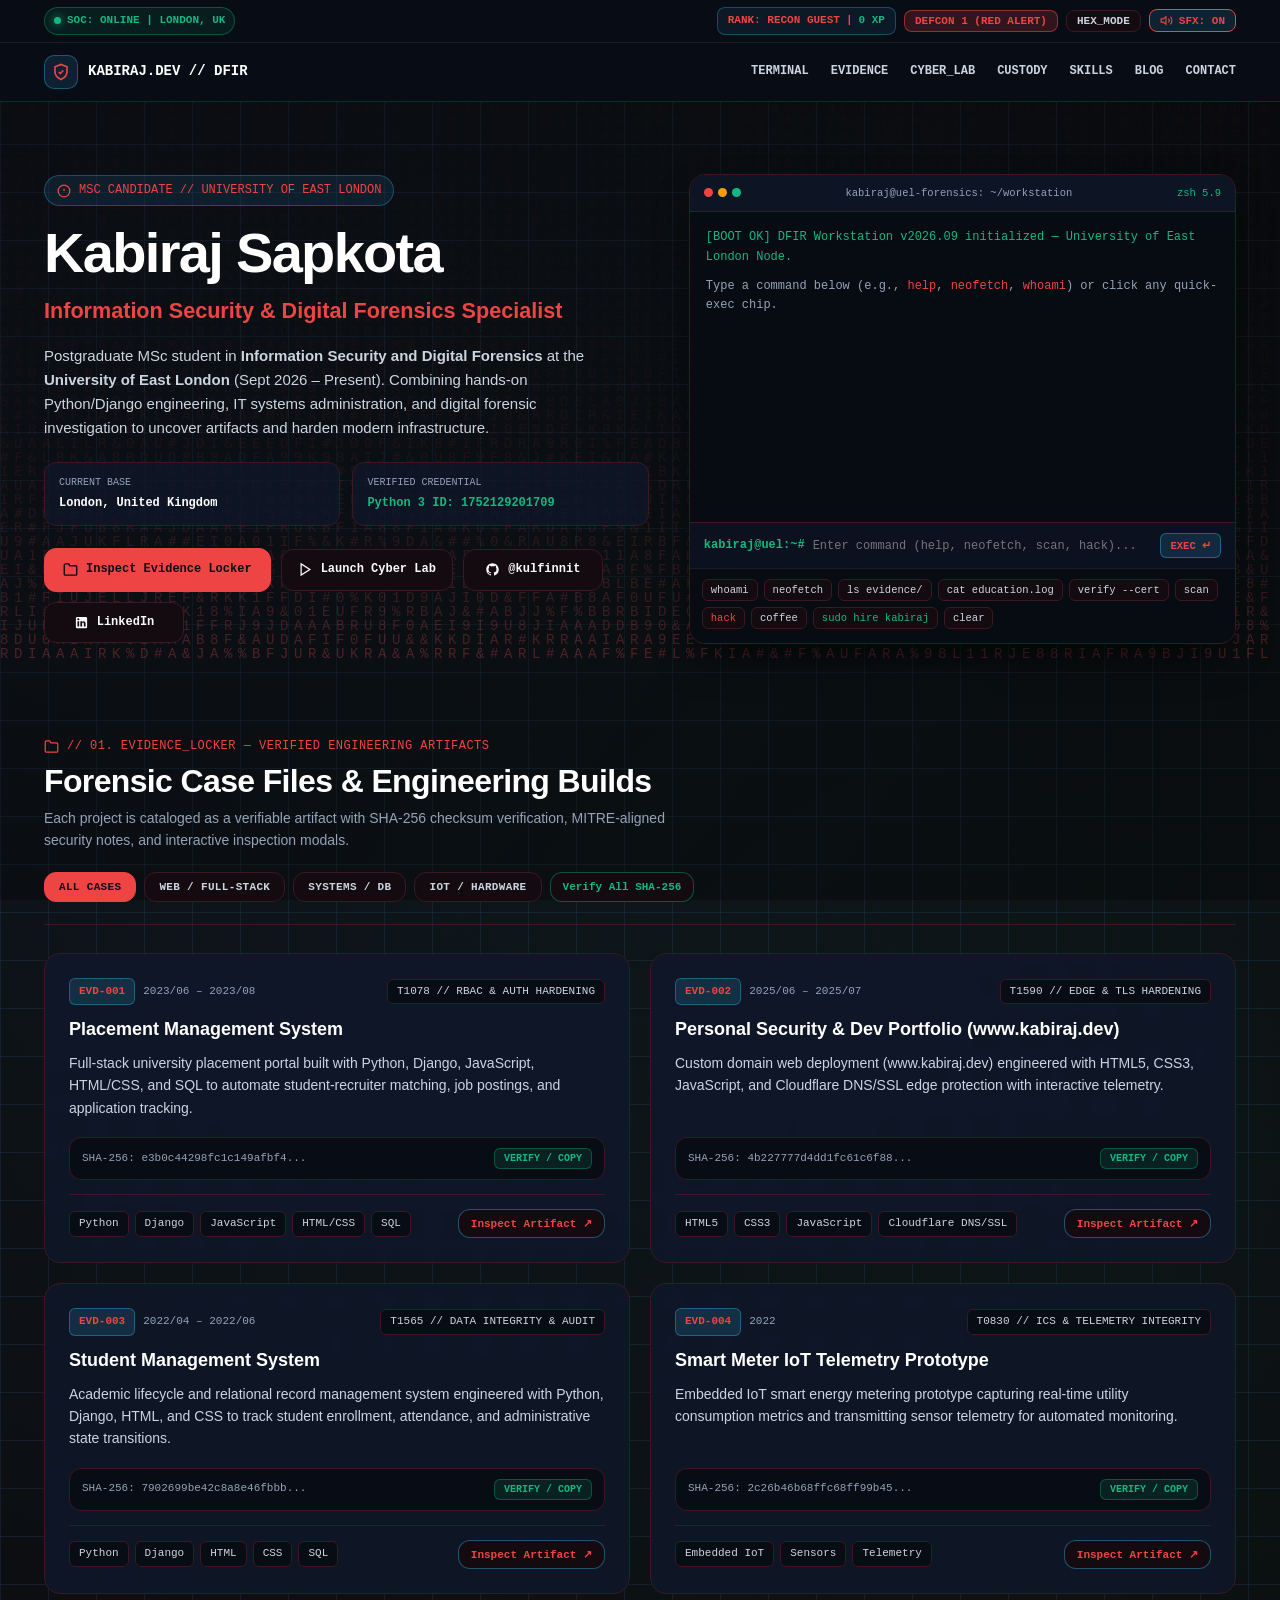
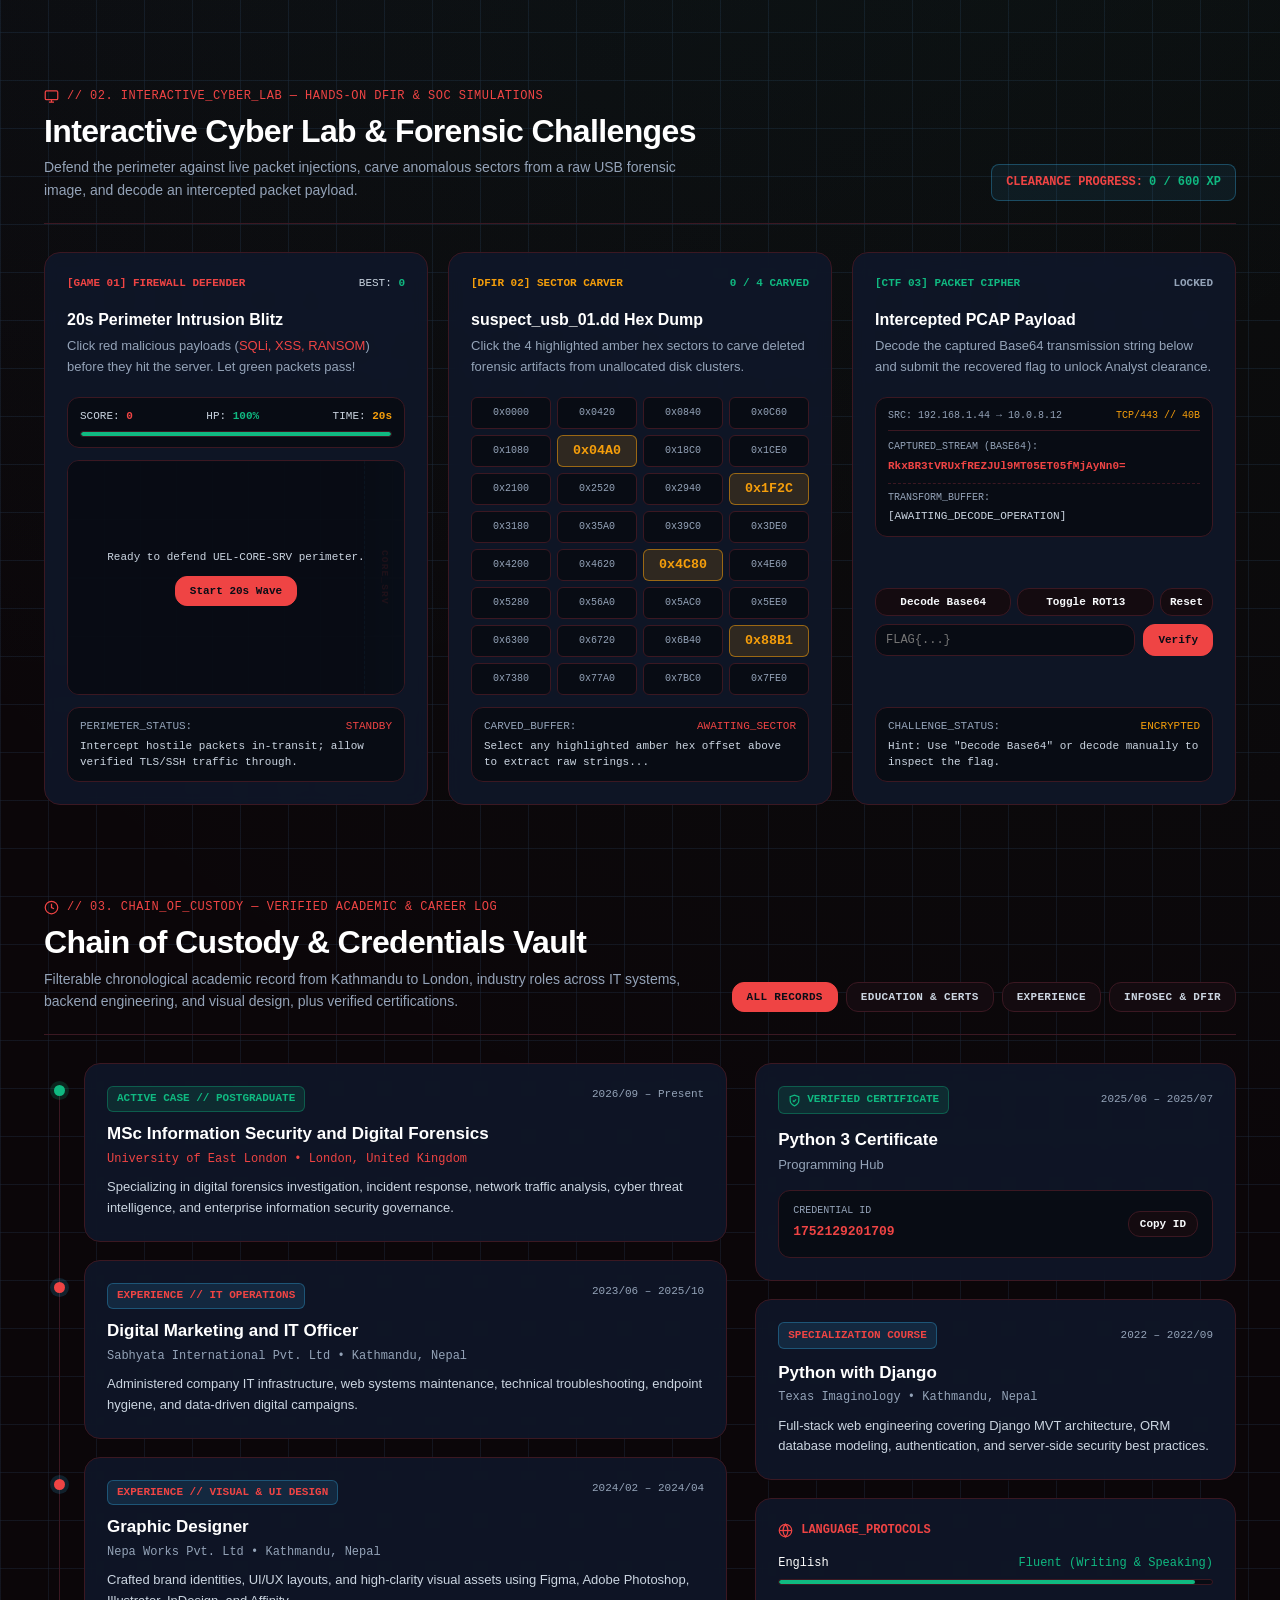
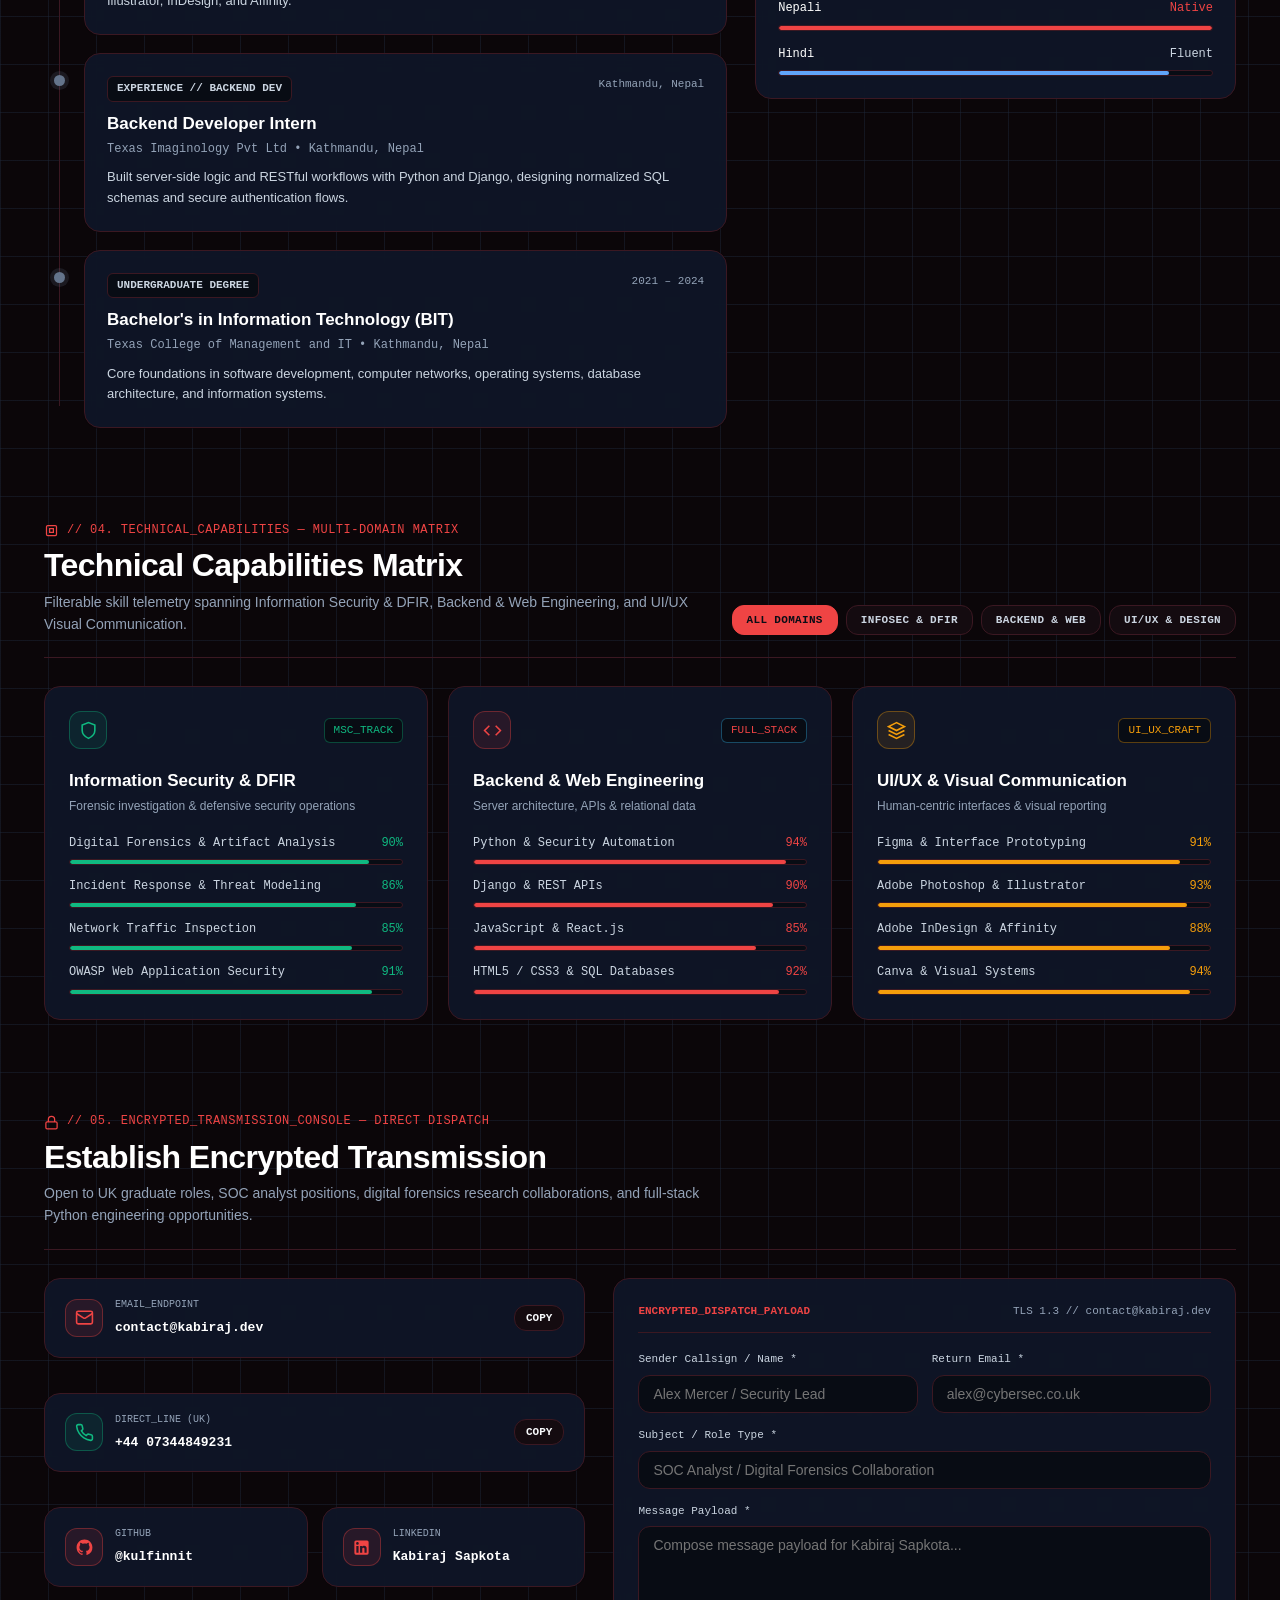
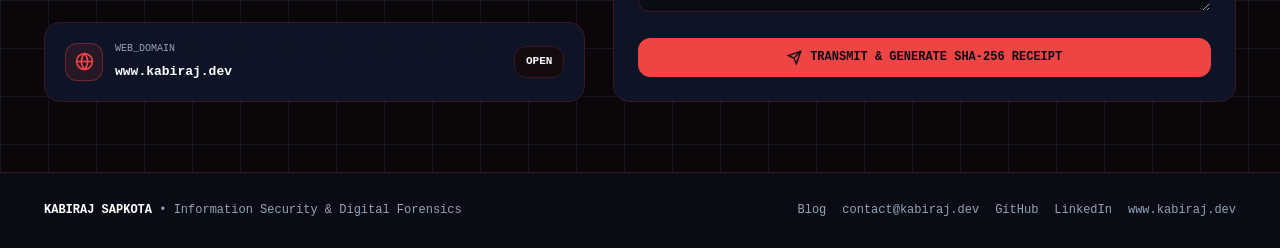
==== index.html @ a6a5058a "added blog page" ====
<!DOCTYPE html>
<html lang="en">
<head>
  <meta charset="UTF-8" />
  <meta name="viewport" content="width=device-width, initial-scale=1.0" />
  <title>Kabiraj Sapkota | Information Security & Digital Forensics</title>
  <link rel="stylesheet" href="styles.css" />
</head>
<body>
  <!-- Matrix Code Rain Canvas (Active in DEFCON 1) -->
  <canvas id="matrix-canvas" aria-hidden="true"></canvas>

  <!-- Toast Banner -->
  <div id="toast-banner" class="toast" role="status" aria-live="polite"></div>

  <!-- =========================================================================
       STICKY TWO-TIER RESPONSIVE NAVIGATION BAR
  ========================================================================= -->
  <header class="site-header">
    <!-- Tier 1: Live SOC Telemetry & Workstation Controls -->
    <div class="header-tier-top">
      <div class="container telemetry-bar">
        <div class="soc-status-pill">
          <span class="pulse-dot"></span>
          <span>SOC: ONLINE | LONDON, UK</span>
        </div>

        <div class="telemetry-controls">
          <div class="ctrl-pill rank-pill" title="Interact with the terminal, evidence locker, and cyber lab to level up!">
            <span id="rank-title">RANK: RECON GUEST</span>
            <span>|</span>
            <strong id="rank-xp">0 XP</strong>
          </div>

          <button type="button" id="defcon-btn" onclick="cycleDefcon()" class="ctrl-pill defcon-btn-1">
            DEFCON 1 (RED ALERT)
          </button>

          <button type="button" id="hex-btn" onclick="toggleHexMode()" class="ctrl-pill">
            HEX_MODE
          </button>

          <button type="button" id="sfx-btn" onclick="toggleSfx()" class="ctrl-pill active-cyan">
            <svg id="sfx-off-icon" width="13" height="13" viewBox="0 0 24 24" fill="none" stroke="currentColor" stroke-width="2" style="display:none;">
              <polygon points="11 5 6 9 2 9 2 15 6 15 11 19 11 5"/>
              <line x1="23" y1="9" x2="17" y2="15"/>
              <line x1="17" y1="9" x2="23" y2="15"/>
            </svg>
            <svg id="sfx-on-icon" width="13" height="13" viewBox="0 0 24 24" fill="none" stroke="currentColor" stroke-width="2" style="display:block;">
              <polygon points="11 5 6 9 2 9 2 15 6 15 11 19 11 5"/>
              <path d="M15.54 8.46a5 5 0 0 1 0 7.07"/>
              <path d="M19.07 4.93a10 10 0 0 1 0 14.14"/>
            </svg>
            <span id="sfx-text">SFX: ON</span>
          </button>
        </div>
      </div>
    </div>

    <!-- Tier 2: Brand & Primary Section Links -->
    <div class="header-tier-main">
      <div class="container navbar-row">
        <a href="#top" class="brand-link">
          <span class="brand-badge">
            <svg width="18" height="18" viewBox="0 0 24 24" fill="none" stroke="currentColor" stroke-width="2.2">
              <path d="M12 22s8-4 8-10V5l-8-3-8 3v7c0 6 8 10 8 10z"/>
              <path d="m9 12 2 2 4-4"/>
            </svg>
          </span>
          <span>KABIRAJ.DEV <span class="accent">// DFIR</span></span>
        </a>

        <nav class="desktop-nav" aria-label="Primary Navigation">
          <a href="#terminal">TERMINAL</a>
          <a href="#evidence">EVIDENCE</a>
          <a href="#lab">CYBER_LAB</a>
          <a href="#custody">CUSTODY</a>
          <a href="#skills">SKILLS</a>
          <a href="blog.html">BLOG</a>
          <a href="#contact">CONTACT</a>
        </nav>

        <button type="button" id="mobile-menu-btn" onclick="toggleMobileDrawer()" class="mobile-menu-toggle" aria-label="Toggle Navigation" aria-expanded="false">
          <svg id="menu-open-svg" width="20" height="20" viewBox="0 0 24 24" fill="none" stroke="currentColor" stroke-width="2">
            <line x1="3" y1="6" x2="21" y2="6"/>
            <line x1="3" y1="12" x2="21" y2="12"/>
            <line x1="3" y1="18" x2="21" y2="18"/>
          </svg>
          <svg id="menu-close-svg" width="20" height="20" viewBox="0 0 24 24" fill="none" stroke="currentColor" stroke-width="2" style="display:none;">
            <line x1="18" y1="6" x2="6" y2="18"/>
            <line x1="6" y1="6" x2="18" y2="18"/>
          </svg>
        </button>
      </div>
    </div>

    <!-- Responsive Mobile Drawer -->
    <nav id="mobile-drawer" class="mobile-drawer" aria-label="Mobile Navigation">
      <a href="#terminal" onclick="closeMobileDrawer()">01. TERMINAL</a>
      <a href="#evidence" onclick="closeMobileDrawer()">02. EVIDENCE_LOCKER</a>
      <a href="#lab" onclick="closeMobileDrawer()">03. INTERACTIVE_CYBER_LAB</a>
      <a href="#custody" onclick="closeMobileDrawer()">04. CHAIN_OF_CUSTODY</a>
      <a href="#skills" onclick="closeMobileDrawer()">05. TECHNICAL_SKILLS</a>
      <a href="blog.html" onclick="closeMobileDrawer()">06. FIELD_NOTES_BLOG</a>
      <a href="#contact" onclick="closeMobileDrawer()">07. ENCRYPTED_CONTACT</a>
    </nav>
  </header>

  <!-- =========================================================================
       MAIN WORKSTATION CONTENT
  ========================================================================= -->
  <main id="top" class="container">
    <!-- =======================================================================
         SECTION 1: HERO & INTERACTIVE CLI WORKSTATION (#terminal)
    ======================================================================= -->
    <section id="terminal" class="hero-grid">
      <div>
        <div class="hero-badge">
          <svg width="14" height="14" viewBox="0 0 24 24" fill="none" stroke="currentColor" stroke-width="2.2">
            <circle cx="12" cy="12" r="10"/>
            <line x1="12" y1="8" x2="12" y2="12"/>
            <line x1="12" y1="16" x2="12.01" y2="16"/>
          </svg>
          <span>MSC CANDIDATE // UNIVERSITY OF EAST LONDON</span>
          <span class="hex-meta">0x0010</span>
        </div>

        <h1 id="hero-title" class="hero-name" data-original="Kabiraj Sapkota" onmouseenter="scrambleHeroName(this)">
          Kabiraj Sapkota
        </h1>
        <p class="hero-role">Information Security &amp; Digital Forensics Specialist</p>

        <p class="hero-summary">
          Postgraduate MSc student in <strong>Information Security and Digital Forensics</strong> at the <strong>University of East London</strong> (Sept 2026 &ndash; Present). Combining hands-on Python/Django engineering, IT systems administration, and digital forensic investigation to uncover artifacts and harden modern infrastructure.
        </p>

        <div class="hero-meta-grid">
          <div class="hero-meta-item">
            <span class="hero-meta-label">CURRENT BASE</span>
            <strong style="color:#FFF;">London, United Kingdom</strong>
          </div>
          <div class="hero-meta-item">
            <span class="hero-meta-label">VERIFIED CREDENTIAL</span>
            <strong style="color:var(--accent-emerald);">Python 3 ID: 1752129201709</strong>
          </div>
        </div>

        <div class="hero-actions">
          <a href="#evidence" class="btn-primary">
            <svg width="15" height="15" viewBox="0 0 24 24" fill="none" stroke="currentColor" stroke-width="2.2">
              <path d="M22 19a2 2 0 0 1-2 2H4a2 2 0 0 1-2-2V5a2 2 0 0 1 2-2h5l2 3h9a2 2 0 0 1 2 2z"/>
            </svg>
            <span>Inspect Evidence Locker</span>
          </a>

          <a href="#lab" class="btn-secondary">
            <svg width="15" height="15" viewBox="0 0 24 24" fill="none" stroke="currentColor" stroke-width="2">
              <polygon points="5 3 19 12 5 21 5 3"/>
            </svg>
            <span>Launch Cyber Lab</span>
          </a>

          <a href="https://github.com/kulfinnit" target="_blank" rel="noopener noreferrer" class="btn-secondary" title="GitHub @kulfinnit">
            <svg width="15" height="15" viewBox="0 0 24 24" fill="currentColor">
              <path fill-rule="evenodd" clip-rule="evenodd" d="M12 2C6.477 2 2 6.484 2 12.017c0 4.425 2.865 8.18 6.839 9.504.5.092.682-.217.682-.483 0-.237-.008-.868-.013-1.703-2.782.605-3.369-1.343-3.369-1.343-.454-1.158-1.11-1.466-1.11-1.466-.908-.62.069-.608.069-.608 1.003.07 1.53 1.032 1.53 1.032.892 1.53 2.341 1.088 2.91.832.092-.647.35-1.088.636-1.338-2.22-.253-4.555-1.113-4.555-4.951 0-1.093.39-1.988 1.029-2.688-.103-.253-.446-1.272.098-2.65 0 0 .84-.27 2.75 1.026A9.564 9.564 0 0112 6.844c.85.004 1.705.115 2.504.337 1.909-1.296 2.747-1.027 2.747-1.027.546 1.379.202 2.398.1 2.651.64.7 1.028 1.595 1.028 2.688 0 3.848-2.339 4.695-4.566 4.943.359.309.678.92.678 1.855 0 1.338-.012 2.419-.012 2.747 0 .268.18.58.688.482A10.019 10.019 0 0022 12.017C22 6.484 17.522 2 12 2z"/>
            </svg>
            <span>@kulfinnit</span>
          </a>

          <a href="https://linkedin.com/in/kabiraj-sapkota" target="_blank" rel="noopener noreferrer" class="btn-secondary" title="LinkedIn Profile">
            <svg width="15" height="15" viewBox="0 0 24 24" fill="currentColor">
              <path d="M19 3a2 2 0 0 1 2 2v14a2 2 0 0 1-2 2H5a2 2 0 0 1-2-2V5a2 2 0 0 1 2-2h14m-.5 15.5v-5.3a3.26 3.26 0 0 0-3.26-3.26c-.85 0-1.84.52-2.28 1.3v-1.11h-2.79v8.37h2.79v-4.93c0-.77.62-1.4 1.39-1.4a1.4 1.4 0 0 1 1.4 1.4v4.93h2.75M6.88 8.56a1.68 1.68 0 0 0 1.68-1.68c0-.93-.75-1.69-1.68-1.69a1.69 1.69 0 0 0-1.69 1.69c0 .93.76 1.68 1.69 1.68m1.39 9.94v-8.37H5.5v8.37h2.77z"/>
            </svg>
            <span>LinkedIn</span>
          </a>
        </div>
      </div>

      <!-- Interactive CLI Terminal -->
      <div class="terminal-card">
        <div class="terminal-topbar">
          <div class="win-dots">
            <span class="win-dot" style="background:#EF4444;"></span>
            <span class="win-dot" style="background:#F59E0B;"></span>
            <span class="win-dot" style="background:#10B981;"></span>
          </div>
          <span>kabiraj@uel-forensics: ~/workstation</span>
          <span style="color:var(--accent-emerald);">zsh 5.9</span>
        </div>

        <div id="terminal-output" class="terminal-screen">
          <div style="color:var(--accent-emerald);">[BOOT OK] DFIR Workstation v2026.09 initialized &mdash; University of East London Node.</div>
          <div style="color:var(--text-muted);">Type a command below (e.g., <span style="color:var(--accent-cyan);">help</span>, <span style="color:var(--accent-cyan);">neofetch</span>, <span style="color:var(--accent-cyan);">whoami</span>) or click any quick-exec chip.</div>
        </div>

        <form id="terminal-form" class="terminal-prompt-bar">
          <span style="color:var(--accent-emerald);font-weight:700;white-space:nowrap;">kabiraj@uel:~#</span>
          <input id="terminal-input" type="text" autocomplete="off" spellcheck="false" placeholder="Enter command (help, neofetch, scan, hack)..." aria-label="Terminal command input" />
          <button type="submit" class="terminal-exec-btn">EXEC &crarr;</button>
        </form>

        <div class="quick-chips">
          <button type="button" class="quick-chip" onclick="runTerminalCmd('whoami')">whoami</button>
          <button type="button" class="quick-chip" onclick="runTerminalCmd('neofetch')">neofetch</button>
          <button type="button" class="quick-chip" onclick="runTerminalCmd('ls evidence/')">ls evidence/</button>
          <button type="button" class="quick-chip" onclick="runTerminalCmd('cat education.log')">cat education.log</button>
          <button type="button" class="quick-chip" onclick="runTerminalCmd('verify --cert')">verify --cert</button>
          <button type="button" class="quick-chip" onclick="runTerminalCmd('scan')">scan</button>
          <button type="button" class="quick-chip" onclick="runTerminalCmd('hack')" style="color:var(--accent-crimson);">hack</button>
          <button type="button" class="quick-chip" onclick="runTerminalCmd('coffee')">coffee</button>
          <button type="button" class="quick-chip" onclick="runTerminalCmd('sudo hire kabiraj')" style="color:var(--accent-emerald);">sudo hire kabiraj</button>
          <button type="button" class="quick-chip" onclick="runTerminalCmd('clear')">clear</button>
        </div>
      </div>
    </section>

    <!-- =======================================================================
         SECTION 2: EVIDENCE LOCKER & CASE FILES (#evidence)
    ======================================================================= -->
    <section id="evidence">
      <div class="section-head">
        <div>
          <div class="section-eyebrow">
            <svg width="15" height="15" viewBox="0 0 24 24" fill="none" stroke="currentColor" stroke-width="2">
              <path d="M22 19a2 2 0 0 1-2 2H4a2 2 0 0 1-2-2V5a2 2 0 0 1 2-2h5l2 3h9a2 2 0 0 1 2 2z"/>
            </svg>
            <span>// 01. EVIDENCE_LOCKER &mdash; VERIFIED ENGINEERING ARTIFACTS</span>
          </div>
          <h2 class="section-title">Forensic Case Files &amp; Engineering Builds</h2>
          <p class="section-subtitle">
            Each project is cataloged as a verifiable artifact with SHA-256 checksum verification, MITRE-aligned security notes, and interactive inspection modals.
          </p>
        </div>

        <div class="filter-bar">
          <button type="button" class="filter-pill active" onclick="filterEvidence('ALL', this)">ALL CASES</button>
          <button type="button" class="filter-pill" onclick="filterEvidence('WEB', this)">WEB / FULL-STACK</button>
          <button type="button" class="filter-pill" onclick="filterEvidence('SYSTEMS', this)">SYSTEMS / DB</button>
          <button type="button" class="filter-pill" onclick="filterEvidence('IOT', this)">IOT / HARDWARE</button>
          <button type="button" class="btn-secondary" style="padding:8px 12px;font-size:11px;border-color:rgba(16,185,129,0.4);color:var(--accent-emerald);" onclick="verifyAllHashes()">
            Verify All SHA-256
          </button>
        </div>
      </div>

      <div id="evidence-grid" class="evidence-grid"></div>
    </section>

    <!-- =======================================================================
         SECTION 3: INTERACTIVE CYBER LAB & FORENSIC GAMES (#lab)
    ======================================================================= -->
    <section id="lab">
      <div class="section-head">
        <div>
          <div class="section-eyebrow">
            <svg width="15" height="15" viewBox="0 0 24 24" fill="none" stroke="currentColor" stroke-width="2">
              <rect x="2" y="3" width="20" height="14" rx="2"/>
              <line x1="8" y1="21" x2="16" y2="21"/>
              <line x1="12" y1="17" x2="12" y2="21"/>
            </svg>
            <span>// 02. INTERACTIVE_CYBER_LAB &mdash; HANDS-ON DFIR &amp; SOC SIMULATIONS</span>
          </div>
          <h2 class="section-title">Interactive Cyber Lab &amp; Forensic Challenges</h2>
          <p class="section-subtitle">
            Defend the perimeter against live packet injections, carve anomalous sectors from a raw USB forensic image, and decode an intercepted packet payload.
          </p>
        </div>

        <div class="ctrl-pill rank-pill" style="padding:8px 14px;font-size:12px;">
          <span>CLEARANCE PROGRESS:</span>
          <strong id="lab-xp-display">0 / 600 XP</strong>
        </div>
      </div>

      <div class="lab-grid">
        <!-- Module A: Firewall Packet Defender -->
        <div class="card lab-card">
          <div class="lab-top">
            <span style="color:var(--accent-cyan);font-weight:700;">[GAME 01] FIREWALL DEFENDER</span>
            <span>BEST: <strong id="fw-highscore" style="color:var(--accent-emerald);">0</strong></span>
          </div>

          <div class="lab-intro">
            <h3 style="font-size:16px;font-weight:700;color:#FFF;">20s Perimeter Intrusion Blitz</h3>
            <p style="font-size:13px;color:var(--text-muted);margin-top:4px;">
              Click red malicious payloads (<span style="color:var(--accent-crimson);">SQLi, XSS, RANSOM</span>) before they hit the server. Let green packets pass!
            </p>
          </div>

          <div class="lab-body">
            <div class="lab-subpanel">
              <div style="display:flex;justify-content:space-between;align-items:center;margin-bottom:6px;gap:8px;">
                <span>SCORE: <strong id="fw-score" style="color:var(--accent-cyan);">0</strong></span>
                <span>HP: <strong id="fw-integrity-text" style="color:var(--accent-emerald);">100%</strong></span>
                <span>TIME: <strong id="fw-timer" style="color:var(--accent-amber);">20s</strong></span>
              </div>
              <div class="progress-track" style="margin-top:0;">
                <div id="fw-integrity-bar" class="progress-fill" style="width:100%;background:var(--accent-emerald);"></div>
              </div>
            </div>

            <div class="fw-arena">
              <div class="fw-server-zone">CORE_SRV</div>
              <div id="fw-packets" style="position:absolute;inset:0;"></div>
              <div id="fw-overlay" class="fw-overlay">
                <p id="fw-status-msg" style="font-family:var(--font-mono);font-size:11px;color:var(--text-body);">
                  Ready to defend UEL-CORE-SRV perimeter.
                </p>
                <button type="button" id="fw-start-btn" onclick="startFirewallBlitz()" class="btn-primary" style="padding:8px 14px;font-size:11px;">
                  Start 20s Wave
                </button>
              </div>
            </div>

            <div class="lab-subpanel">
              <div style="display:flex;justify-content:space-between;color:var(--text-muted);margin-bottom:4px;">
                <span>PERIMETER_STATUS:</span>
                <span id="fw-footer-state" style="color:var(--accent-cyan);">STANDBY</span>
              </div>
              <p id="fw-footer-note" style="color:var(--text-body);line-height:1.45;">
                Intercept hostile packets in-transit; allow verified TLS/SSH traffic through.
              </p>
            </div>
          </div>
        </div>

        <!-- Module B: Raw Disk Sector Carver -->
        <div class="card lab-card">
          <div class="lab-top">
            <span style="color:var(--accent-amber);font-weight:700;">[DFIR 02] SECTOR CARVER</span>
            <span id="carver-progress" style="color:var(--accent-emerald);font-weight:700;">0 / 4 CARVED</span>
          </div>

          <div class="lab-intro">
            <h3 style="font-size:16px;font-weight:700;color:#FFF;">suspect_usb_01.dd Hex Dump</h3>
            <p style="font-size:13px;color:var(--text-muted);margin-top:4px;">
              Click the 4 highlighted amber hex sectors to carve deleted forensic artifacts from unallocated disk clusters.
            </p>
          </div>

          <div class="lab-body">
            <div id="sector-grid" class="sector-grid"></div>

            <div class="lab-subpanel">
              <div style="display:flex;justify-content:space-between;color:var(--text-muted);margin-bottom:4px;">
                <span>CARVED_BUFFER:</span>
                <span id="carved-sector-id" style="color:var(--accent-cyan);">AWAITING_SECTOR</span>
              </div>
              <p id="carved-output-text" style="color:var(--text-body);line-height:1.45;">
                Select any highlighted amber hex offset above to extract raw strings...
              </p>
            </div>
          </div>
        </div>

        <!-- Module C: Packet Cipher Sandbox -->
        <div class="card lab-card">
          <div class="lab-top">
            <span style="color:var(--accent-emerald);font-weight:700;">[CTF 03] PACKET CIPHER</span>
            <span id="cipher-status-pill" style="color:var(--text-muted);font-weight:700;">LOCKED</span>
          </div>

          <div class="lab-intro">
            <h3 style="font-size:16px;font-weight:700;color:#FFF;">Intercepted PCAP Payload</h3>
            <p style="font-size:13px;color:var(--text-muted);margin-top:4px;">
              Decode the captured Base64 transmission string below and submit the recovered flag to unlock Analyst clearance.
            </p>
          </div>

          <div class="lab-body">
            <div class="lab-subpanel" style="display:flex;flex-direction:column;gap:8px;">
              <div style="display:flex;flex-wrap:wrap;justify-content:space-between;gap:4px;font-size:10px;color:var(--text-muted);padding-bottom:6px;border-bottom:1px solid var(--border-subtle);">
                <span>SRC: 192.168.1.44 &rarr; 10.0.8.12</span>
                <span style="color:var(--accent-amber);">TCP/443 // 40B</span>
              </div>
              <div>
                <div style="color:var(--text-muted);font-size:10px;margin-bottom:3px;">CAPTURED_STREAM (BASE64):</div>
                <div id="cipher-payload-display" style="color:var(--accent-cyan);word-break:break-all;font-weight:700;">
                  RkxBR3tVRUxfREZJUl9MT05ET05fMjAyNn0=
                </div>
              </div>
              <div style="padding-top:6px;border-top:1px dashed var(--border-subtle);">
                <div style="color:var(--text-muted);font-size:10px;margin-bottom:2px;">TRANSFORM_BUFFER:</div>
                <div id="cipher-preview-text" style="color:var(--text-body);word-break:break-all;">
                  [AWAITING_DECODE_OPERATION]
                </div>
              </div>
            </div>

            <div style="display:flex;flex-direction:column;gap:8px;">
              <div style="display:grid;grid-template-columns:1fr 1fr auto;gap:6px;">
                <button type="button" onclick="runBase64Helper()" class="btn-secondary" style="padding:7px 8px;font-size:11px;">Decode Base64</button>
                <button type="button" onclick="runRot13Helper()" class="btn-secondary" style="padding:7px 8px;font-size:11px;">Toggle ROT13</button>
                <button type="button" onclick="resetCipherSandbox()" class="btn-secondary" style="padding:7px 9px;font-size:11px;" title="Reset Stream">Reset</button>
              </div>
              <div style="display:flex;gap:8px;min-width:0;">
                <input id="flag-input" type="text" placeholder="FLAG{...}" class="field-input" style="flex:1 1 auto;min-width:0;padding:8px 10px;font-family:var(--font-mono);font-size:12px;" />
                <button type="button" onclick="verifyCipherFlag()" class="btn-primary" style="flex-shrink:0;padding:8px 14px;font-size:11px;">Verify</button>
              </div>
            </div>

            <div class="lab-subpanel">
              <div style="display:flex;justify-content:space-between;color:var(--text-muted);margin-bottom:4px;">
                <span>CHALLENGE_STATUS:</span>
                <span id="cipher-footer-state" style="color:var(--accent-amber);">ENCRYPTED</span>
              </div>
              <p id="cipher-result-box" style="color:var(--text-body);line-height:1.45;">
                Hint: Use "Decode Base64" or decode manually to inspect the flag.
              </p>
            </div>
          </div>
        </div>
      </div>
    </section>

    <!-- =======================================================================
         SECTION 4: CHAIN OF CUSTODY & CREDENTIALS VAULT (#custody)
    ======================================================================= -->
    <section id="custody">
      <div class="section-head">
        <div>
          <div class="section-eyebrow">
            <svg width="15" height="15" viewBox="0 0 24 24" fill="none" stroke="currentColor" stroke-width="2">
              <circle cx="12" cy="12" r="10"/>
              <polyline points="12 6 12 12 16 14"/>
            </svg>
            <span>// 03. CHAIN_OF_CUSTODY &mdash; VERIFIED ACADEMIC &amp; CAREER LOG</span>
          </div>
          <h2 class="section-title">Chain of Custody &amp; Credentials Vault</h2>
          <p class="section-subtitle">
            Filterable chronological academic record from Kathmandu to London, industry roles across IT systems, backend engineering, and visual design, plus verified certifications.
          </p>
        </div>

        <!-- Matching Pill-Shaped Category Filter Buttons -->
        <div class="filter-bar">
          <button type="button" class="filter-pill active" onclick="filterCustody('ALL', this)">ALL RECORDS</button>
          <button type="button" class="filter-pill" onclick="filterCustody('EDUCATION', this)">EDUCATION &amp; CERTS</button>
          <button type="button" class="filter-pill" onclick="filterCustody('EXPERIENCE', this)">EXPERIENCE</button>
          <button type="button" class="filter-pill" onclick="filterCustody('INFOSEC', this)">INFOSEC &amp; DFIR</button>
        </div>
      </div>

      <div class="custody-grid">
        <!-- Left Column: Chronological Timeline -->
        <div id="custody-timeline" class="timeline-stack">
          <!-- 1. MSc UEL -->
          <div class="timeline-entry custody-item" data-custody="EDUCATION INFOSEC">
            <span class="timeline-dot emerald"></span>
            <div class="card custody-card">
              <div style="display:flex;flex-wrap:wrap;justify-content:space-between;gap:8px;font-family:var(--font-mono);font-size:11px;margin-bottom:8px;">
                <span style="padding:3px 9px;border-radius:6px;background:rgba(16,185,129,0.14);border:1px solid rgba(16,185,129,0.35);color:var(--accent-emerald);font-weight:700;">
                  ACTIVE CASE // POSTGRADUATE
                </span>
                <span style="color:var(--text-muted);">2026/09 &ndash; Present</span>
              </div>
              <h3 style="font-size:17px;font-weight:700;color:#FFF;">MSc Information Security and Digital Forensics</h3>
              <p style="font-family:var(--font-mono);font-size:12px;color:var(--accent-cyan);margin-top:3px;">
                University of East London &bull; London, United Kingdom
              </p>
              <p style="font-size:13px;color:var(--text-body);margin-top:8px;">
                Specializing in digital forensics investigation, incident response, network traffic analysis, cyber threat intelligence, and enterprise information security governance.
              </p>
            </div>
          </div>

          <!-- 2. Digital Marketing and IT Officer -->
          <div class="timeline-entry custody-item" data-custody="EXPERIENCE INFOSEC">
            <span class="timeline-dot"></span>
            <div class="card custody-card">
              <div style="display:flex;flex-wrap:wrap;justify-content:space-between;gap:8px;font-family:var(--font-mono);font-size:11px;margin-bottom:8px;">
                <span style="padding:3px 9px;border-radius:6px;background:rgba(56,189,248,0.12);border:1px solid rgba(56,189,248,0.3);color:var(--accent-cyan);font-weight:700;">
                  EXPERIENCE // IT OPERATIONS
                </span>
                <span style="color:var(--text-muted);">2023/06 &ndash; 2025/10</span>
              </div>
              <h3 style="font-size:17px;font-weight:700;color:#FFF;">Digital Marketing and IT Officer</h3>
              <p style="font-family:var(--font-mono);font-size:12px;color:var(--text-muted);margin-top:3px;">
                Sabhyata International Pvt. Ltd &bull; Kathmandu, Nepal
              </p>
              <p style="font-size:13px;color:var(--text-body);margin-top:8px;">
                Administered company IT infrastructure, web systems maintenance, technical troubleshooting, endpoint hygiene, and data-driven digital campaigns.
              </p>
            </div>
          </div>

          <!-- 3. Graphic Designer -->
          <div class="timeline-entry custody-item" data-custody="EXPERIENCE">
            <span class="timeline-dot"></span>
            <div class="card custody-card">
              <div style="display:flex;flex-wrap:wrap;justify-content:space-between;gap:8px;font-family:var(--font-mono);font-size:11px;margin-bottom:8px;">
                <span style="padding:3px 9px;border-radius:6px;background:rgba(56,189,248,0.12);border:1px solid rgba(56,189,248,0.3);color:var(--accent-cyan);font-weight:700;">
                  EXPERIENCE // VISUAL &amp; UI DESIGN
                </span>
                <span style="color:var(--text-muted);">2024/02 &ndash; 2024/04</span>
              </div>
              <h3 style="font-size:17px;font-weight:700;color:#FFF;">Graphic Designer</h3>
              <p style="font-family:var(--font-mono);font-size:12px;color:var(--text-muted);margin-top:3px;">
                Nepa Works Pvt. Ltd &bull; Kathmandu, Nepal
              </p>
              <p style="font-size:13px;color:var(--text-body);margin-top:8px;">
                Crafted brand identities, UI/UX layouts, and high-clarity visual assets using Figma, Adobe Photoshop, Illustrator, InDesign, and Affinity.
              </p>
            </div>
          </div>

          <!-- 4. Backend Developer Intern -->
          <div class="timeline-entry custody-item" data-custody="EXPERIENCE INFOSEC">
            <span class="timeline-dot slate"></span>
            <div class="card custody-card">
              <div style="display:flex;flex-wrap:wrap;justify-content:space-between;gap:8px;font-family:var(--font-mono);font-size:11px;margin-bottom:8px;">
                <span style="padding:3px 9px;border-radius:6px;background:var(--bg-input);border:1px solid var(--border-subtle);color:var(--text-body);font-weight:700;">
                  EXPERIENCE // BACKEND DEV
                </span>
                <span style="color:var(--text-muted);">Kathmandu, Nepal</span>
              </div>
              <h3 style="font-size:17px;font-weight:700;color:#FFF;">Backend Developer Intern</h3>
              <p style="font-family:var(--font-mono);font-size:12px;color:var(--text-muted);margin-top:3px;">
                Texas Imaginology Pvt Ltd &bull; Kathmandu, Nepal
              </p>
              <p style="font-size:13px;color:var(--text-body);margin-top:8px;">
                Built server-side logic and RESTful workflows with Python and Django, designing normalized SQL schemas and secure authentication flows.
              </p>
            </div>
          </div>

          <!-- 5. BIT Degree -->
          <div class="timeline-entry custody-item" data-custody="EDUCATION">
            <span class="timeline-dot slate"></span>
            <div class="card custody-card">
              <div style="display:flex;flex-wrap:wrap;justify-content:space-between;gap:8px;font-family:var(--font-mono);font-size:11px;margin-bottom:8px;">
                <span style="padding:3px 9px;border-radius:6px;background:var(--bg-input);border:1px solid var(--border-subtle);color:var(--text-body);font-weight:700;">
                  UNDERGRADUATE DEGREE
                </span>
                <span style="color:var(--text-muted);">2021 &ndash; 2024</span>
              </div>
              <h3 style="font-size:17px;font-weight:700;color:#FFF;">Bachelor's in Information Technology (BIT)</h3>
              <p style="font-family:var(--font-mono);font-size:12px;color:var(--text-muted);margin-top:3px;">
                Texas College of Management and IT &bull; Kathmandu, Nepal
              </p>
              <p style="font-size:13px;color:var(--text-body);margin-top:8px;">
                Core foundations in software development, computer networks, operating systems, database architecture, and information systems.
              </p>
            </div>
          </div>
        </div>

        <!-- Right Column: Verified Certifications, Courses & Languages -->
        <div class="vault-stack">
          <!-- Verified Python 3 Certificate -->
          <div class="card custody-card custody-item" data-custody="EDUCATION INFOSEC">
            <div style="display:flex;justify-content:space-between;align-items:center;gap:8px;font-family:var(--font-mono);font-size:11px;margin-bottom:12px;">
              <span style="display:inline-flex;align-items:center;gap:6px;padding:4px 9px;border-radius:6px;background:rgba(16,185,129,0.14);border:1px solid rgba(16,185,129,0.35);color:var(--accent-emerald);font-weight:700;">
                <svg width="13" height="13" viewBox="0 0 24 24" fill="none" stroke="currentColor" stroke-width="2.2">
                  <path d="M12 22s8-4 8-10V5l-8-3-8 3v7c0 6 8 10 8 10z"/>
                  <path d="m9 12 2 2 4-4"/>
                </svg>
                VERIFIED CERTIFICATE
              </span>
              <span style="color:var(--text-muted);">2025/06 &ndash; 2025/07</span>
            </div>

            <h3 style="font-size:17px;font-weight:700;color:#FFF;">Python 3 Certificate</h3>
            <p style="font-size:13px;color:var(--text-muted);margin-top:2px;">Programming Hub</p>

            <div style="margin-top:14px;padding:12px 14px;border-radius:var(--radius-md);background:var(--bg-input);border:1px solid var(--border-subtle);display:flex;align-items:center;justify-content:space-between;gap:12px;">
              <div style="font-family:var(--font-mono);">
                <span style="display:block;font-size:10px;color:var(--text-muted);">CREDENTIAL ID</span>
                <strong style="font-size:13px;color:var(--accent-cyan);">1752129201709</strong>
              </div>
              <button type="button" onclick="copyText('1752129201709', 'Python 3 Credential ID copied!')" class="btn-secondary" style="padding:6px 11px;font-size:11px;">
                Copy ID
              </button>
            </div>
          </div>

          <!-- Python with Django Course -->
          <div class="card custody-card custody-item" data-custody="EDUCATION INFOSEC">
            <div style="display:flex;justify-content:space-between;align-items:center;gap:8px;font-family:var(--font-mono);font-size:11px;margin-bottom:10px;">
              <span style="padding:4px 9px;border-radius:6px;background:rgba(56,189,248,0.12);border:1px solid rgba(56,189,248,0.3);color:var(--accent-cyan);font-weight:700;">
                SPECIALIZATION COURSE
              </span>
              <span style="color:var(--text-muted);">2022 &ndash; 2022/09</span>
            </div>
            <h3 style="font-size:17px;font-weight:700;color:#FFF;">Python with Django</h3>
            <p style="font-family:var(--font-mono);font-size:12px;color:var(--text-muted);margin-top:2px;">
              Texas Imaginology &bull; Kathmandu, Nepal
            </p>
            <p style="font-size:13px;color:var(--text-body);margin-top:8px;">
              Full-stack web engineering covering Django MVT architecture, ORM database modeling, authentication, and server-side security best practices.
            </p>
          </div>

          <!-- Language Protocols -->
          <div class="card custody-card custody-item" data-custody="EDUCATION EXPERIENCE INFOSEC">
            <div style="display:flex;align-items:center;gap:8px;font-family:var(--font-mono);font-size:12px;color:var(--accent-cyan);font-weight:700;margin-bottom:14px;">
              <svg width="15" height="15" viewBox="0 0 24 24" fill="none" stroke="currentColor" stroke-width="2">
                <circle cx="12" cy="12" r="10"/>
                <line x1="2" y1="12" x2="22" y2="12"/>
                <path d="M12 2a15.3 15.3 0 0 1 4 10 15.3 15.3 0 0 1-4 10 15.3 15.3 0 0 1-4-10 15.3 15.3 0 0 1 4-10z"/>
              </svg>
              <span>LANGUAGE_PROTOCOLS</span>
            </div>

            <div style="display:flex;flex-direction:column;gap:14px;font-family:var(--font-mono);font-size:12px;">
              <div>
                <div style="display:flex;justify-content:space-between;">
                  <span style="color:#FFF;">English</span>
                  <span style="color:var(--accent-emerald);">Fluent (Writing &amp; Speaking)</span>
                </div>
                <div class="progress-track"><div class="progress-fill" style="width:96%;background:var(--accent-emerald);"></div></div>
              </div>
              <div>
                <div style="display:flex;justify-content:space-between;">
                  <span style="color:#FFF;">Nepali</span>
                  <span style="color:var(--accent-cyan);">Native</span>
                </div>
                <div class="progress-track"><div class="progress-fill" style="width:100%;background:var(--accent-cyan);"></div></div>
              </div>
              <div>
                <div style="display:flex;justify-content:space-between;">
                  <span style="color:#FFF;">Hindi</span>
                  <span style="color:var(--text-body);">Fluent</span>
                </div>
                <div class="progress-track"><div class="progress-fill" style="width:90%;background:#60A5FA;"></div></div>
              </div>
            </div>
          </div>
        </div>
      </div>
    </section>

    <!-- =======================================================================
         SECTION 5: TECHNICAL CAPABILITIES MATRIX (#skills)
    ======================================================================= -->
    <section id="skills">
      <div class="section-head">
        <div>
          <div class="section-eyebrow">
            <svg width="15" height="15" viewBox="0 0 24 24" fill="none" stroke="currentColor" stroke-width="2">
              <rect x="4" y="4" width="16" height="16" rx="2"/>
              <rect x="9" y="9" width="6" height="6"/>
            </svg>
            <span>// 04. TECHNICAL_CAPABILITIES &mdash; MULTI-DOMAIN MATRIX</span>
          </div>
          <h2 class="section-title">Technical Capabilities Matrix</h2>
          <p class="section-subtitle">
            Filterable skill telemetry spanning Information Security &amp; DFIR, Backend &amp; Web Engineering, and UI/UX Visual Communication.
          </p>
        </div>

        <div class="filter-bar">
          <button type="button" class="filter-pill active" onclick="filterSkills('ALL', this)">ALL DOMAINS</button>
          <button type="button" class="filter-pill" onclick="filterSkills('DFIR', this)">INFOSEC &amp; DFIR</button>
          <button type="button" class="filter-pill" onclick="filterSkills('DEV', this)">BACKEND &amp; WEB</button>
          <button type="button" class="filter-pill" onclick="filterSkills('DESIGN', this)">UI/UX &amp; DESIGN</button>
        </div>
      </div>

      <div class="skills-grid">
        <!-- InfoSec & DFIR -->
        <div class="card skill-card" data-domain="DFIR">
          <div style="display:flex;justify-content:space-between;align-items:center;">
            <div class="endpoint-icon emerald">
              <svg width="19" height="19" viewBox="0 0 24 24" fill="none" stroke="currentColor" stroke-width="2">
                <path d="M12 22s8-4 8-10V5l-8-3-8 3v7c0 6 8 10 8 10z"/>
              </svg>
            </div>
            <span class="tag-chip" style="color:var(--accent-emerald);border-color:rgba(16,185,129,0.35);">MSC_TRACK</span>
          </div>
          <div>
            <h3 style="font-size:17px;font-weight:700;color:#FFF;">Information Security &amp; DFIR</h3>
            <p style="font-size:12px;color:var(--text-muted);margin-top:2px;">Forensic investigation &amp; defensive security operations</p>
          </div>
          <div style="display:flex;flex-direction:column;gap:12px;font-family:var(--font-mono);font-size:12px;">
            <div>
              <div style="display:flex;justify-content:space-between;"><span>Digital Forensics &amp; Artifact Analysis</span><span style="color:var(--accent-emerald);">90%</span></div>
              <div class="progress-track"><div class="progress-fill" style="width:90%;background:var(--accent-emerald);"></div></div>
            </div>
            <div>
              <div style="display:flex;justify-content:space-between;"><span>Incident Response &amp; Threat Modeling</span><span style="color:var(--accent-emerald);">86%</span></div>
              <div class="progress-track"><div class="progress-fill" style="width:86%;background:var(--accent-emerald);"></div></div>
            </div>
            <div>
              <div style="display:flex;justify-content:space-between;"><span>Network Traffic Inspection</span><span style="color:var(--accent-emerald);">85%</span></div>
              <div class="progress-track"><div class="progress-fill" style="width:85%;background:var(--accent-emerald);"></div></div>
            </div>
            <div>
              <div style="display:flex;justify-content:space-between;"><span>OWASP Web Application Security</span><span style="color:var(--accent-emerald);">91%</span></div>
              <div class="progress-track"><div class="progress-fill" style="width:91%;background:var(--accent-emerald);"></div></div>
            </div>
          </div>
        </div>

        <!-- Backend & Web -->
        <div class="card skill-card" data-domain="DEV">
          <div style="display:flex;justify-content:space-between;align-items:center;">
            <div class="endpoint-icon">
              <svg width="19" height="19" viewBox="0 0 24 24" fill="none" stroke="currentColor" stroke-width="2">
                <polyline points="16 18 22 12 16 6"/>
                <polyline points="8 6 2 12 8 18"/>
              </svg>
            </div>
            <span class="tag-chip" style="color:var(--accent-cyan);border-color:rgba(56,189,248,0.35);">FULL_STACK</span>
          </div>
          <div>
            <h3 style="font-size:17px;font-weight:700;color:#FFF;">Backend &amp; Web Engineering</h3>
            <p style="font-size:12px;color:var(--text-muted);margin-top:2px;">Server architecture, APIs &amp; relational data</p>
          </div>
          <div style="display:flex;flex-direction:column;gap:12px;font-family:var(--font-mono);font-size:12px;">
            <div>
              <div style="display:flex;justify-content:space-between;"><span>Python &amp; Security Automation</span><span style="color:var(--accent-cyan);">94%</span></div>
              <div class="progress-track"><div class="progress-fill" style="width:94%;background:var(--accent-cyan);"></div></div>
            </div>
            <div>
              <div style="display:flex;justify-content:space-between;"><span>Django &amp; REST APIs</span><span style="color:var(--accent-cyan);">90%</span></div>
              <div class="progress-track"><div class="progress-fill" style="width:90%;background:var(--accent-cyan);"></div></div>
            </div>
            <div>
              <div style="display:flex;justify-content:space-between;"><span>JavaScript &amp; React.js</span><span style="color:var(--accent-cyan);">85%</span></div>
              <div class="progress-track"><div class="progress-fill" style="width:85%;background:var(--accent-cyan);"></div></div>
            </div>
            <div>
              <div style="display:flex;justify-content:space-between;"><span>HTML5 / CSS3 &amp; SQL Databases</span><span style="color:var(--accent-cyan);">92%</span></div>
              <div class="progress-track"><div class="progress-fill" style="width:92%;background:var(--accent-cyan);"></div></div>
            </div>
          </div>
        </div>

        <!-- UI/UX & Design -->
        <div class="card skill-card" data-domain="DESIGN">
          <div style="display:flex;justify-content:space-between;align-items:center;">
            <div class="endpoint-icon" style="background:rgba(245,158,11,0.1);border-color:rgba(245,158,11,0.35);color:var(--accent-amber);">
              <svg width="19" height="19" viewBox="0 0 24 24" fill="none" stroke="currentColor" stroke-width="2">
                <polygon points="12 2 2 7 12 12 22 7 12 2"/>
                <polyline points="2 17 12 22 22 17"/>
                <polyline points="2 12 12 17 22 12"/>
              </svg>
            </div>
            <span class="tag-chip" style="color:var(--accent-amber);border-color:rgba(245,158,11,0.35);">UI_UX_CRAFT</span>
          </div>
          <div>
            <h3 style="font-size:17px;font-weight:700;color:#FFF;">UI/UX &amp; Visual Communication</h3>
            <p style="font-size:12px;color:var(--text-muted);margin-top:2px;">Human-centric interfaces &amp; visual reporting</p>
          </div>
          <div style="display:flex;flex-direction:column;gap:12px;font-family:var(--font-mono);font-size:12px;">
            <div>
              <div style="display:flex;justify-content:space-between;"><span>Figma &amp; Interface Prototyping</span><span style="color:var(--accent-amber);">91%</span></div>
              <div class="progress-track"><div class="progress-fill" style="width:91%;background:var(--accent-amber);"></div></div>
            </div>
            <div>
              <div style="display:flex;justify-content:space-between;"><span>Adobe Photoshop &amp; Illustrator</span><span style="color:var(--accent-amber);">93%</span></div>
              <div class="progress-track"><div class="progress-fill" style="width:93%;background:var(--accent-amber);"></div></div>
            </div>
            <div>
              <div style="display:flex;justify-content:space-between;"><span>Adobe InDesign &amp; Affinity</span><span style="color:var(--accent-amber);">88%</span></div>
              <div class="progress-track"><div class="progress-fill" style="width:88%;background:var(--accent-amber);"></div></div>
            </div>
            <div>
              <div style="display:flex;justify-content:space-between;"><span>Canva &amp; Visual Systems</span><span style="color:var(--accent-amber);">94%</span></div>
              <div class="progress-track"><div class="progress-fill" style="width:94%;background:var(--accent-amber);"></div></div>
            </div>
          </div>
        </div>
      </div>
    </section>

    <!-- =======================================================================
         SECTION 6: ESTABLISH ENCRYPTED TRANSMISSION (#contact)
    ======================================================================= -->
    <section id="contact">
      <div class="section-head">
        <div>
          <div class="section-eyebrow">
            <svg width="15" height="15" viewBox="0 0 24 24" fill="none" stroke="currentColor" stroke-width="2">
              <rect x="3" y="11" width="18" height="11" rx="2" ry="2"/>
              <path d="M7 11V7a5 5 0 0 1 10 0v4"/>
            </svg>
            <span>// 05. ENCRYPTED_TRANSMISSION_CONSOLE &mdash; DIRECT DISPATCH</span>
          </div>
          <h2 class="section-title">Establish Encrypted Transmission</h2>
          <p class="section-subtitle">
            Open to UK graduate roles, SOC analyst positions, digital forensics research collaborations, and full-stack Python engineering opportunities.
          </p>
        </div>
      </div>

      <div class="contact-grid">
        <!-- Left Column: Clean Aligned Direct Endpoints -->
        <div class="contact-endpoints">
          <!-- Email Endpoint -->
          <div class="card endpoint-card">
            <div class="endpoint-left">
              <div class="endpoint-icon">
                <svg width="19" height="19" viewBox="0 0 24 24" fill="none" stroke="currentColor" stroke-width="2">
                  <rect x="2" y="4" width="20" height="16" rx="2"/>
                  <path d="m22 7-8.97 5.7a1.94 1.94 0 0 1-2.06 0L2 7"/>
                </svg>
              </div>
              <div style="min-width:0;">
                <span style="display:block;font-family:var(--font-mono);font-size:10px;color:var(--text-muted);">EMAIL_ENDPOINT</span>
                <a href="mailto:contact@kabiraj.dev" style="font-family:var(--font-mono);font-size:13px;font-weight:600;color:#FFF;">
                  contact@kabiraj.dev
                </a>
              </div>
            </div>
            <button type="button" onclick="copyText('contact@kabiraj.dev', 'Email copied!')" class="btn-secondary" style="padding:6px 11px;font-size:11px;">
              COPY
            </button>
          </div>

          <!-- UK Direct Line -->
          <div class="card endpoint-card">
            <div class="endpoint-left">
              <div class="endpoint-icon emerald">
                <svg width="19" height="19" viewBox="0 0 24 24" fill="none" stroke="currentColor" stroke-width="2">
                  <path d="M22 16.92v3a2 2 0 0 1-2.18 2 19.79 19.79 0 0 1-8.63-3.07 19.5 19.5 0 0 1-6-6 19.79 19.79 0 0 1-3.07-8.67A2 2 0 0 1 4.11 2h3a2 2 0 0 1 2 1.72 12.84 12.84 0 0 0 .7 2.81 2 2 0 0 1-.45 2.11L8.09 9.91a16 16 0 0 0 6 6l1.27-1.27a2 2 0 0 1 2.11-.45 12.84 12.84 0 0 0 2.81.7A2 2 0 0 1 22 16.92z"/>
                </svg>
              </div>
              <div style="min-width:0;">
                <span style="display:block;font-family:var(--font-mono);font-size:10px;color:var(--text-muted);">DIRECT_LINE (UK)</span>
                <a href="tel:+4407344849231" style="font-family:var(--font-mono);font-size:13px;font-weight:600;color:#FFF;">
                  +44 07344849231
                </a>
              </div>
            </div>
            <button type="button" onclick="copyText('+44 07344849231', 'UK phone number copied!')" class="btn-secondary" style="padding:6px 11px;font-size:11px;">
              COPY
            </button>
          </div>

          <!-- GitHub & LinkedIn Pair -->
          <div class="social-row">
            <a href="https://github.com/kulfinnit" target="_blank" rel="noopener noreferrer" class="card endpoint-card" style="justify-content:flex-start;">
              <div class="endpoint-left">
                <div class="endpoint-icon">
                  <svg width="19" height="19" viewBox="0 0 24 24" fill="currentColor">
                    <path fill-rule="evenodd" clip-rule="evenodd" d="M12 2C6.477 2 2 6.484 2 12.017c0 4.425 2.865 8.18 6.839 9.504.5.092.682-.217.682-.483 0-.237-.008-.868-.013-1.703-2.782.605-3.369-1.343-3.369-1.343-.454-1.158-1.11-1.466-1.11-1.466-.908-.62.069-.608.069-.608 1.003.07 1.53 1.032 1.53 1.032.892 1.53 2.341 1.088 2.91.832.092-.647.35-1.088.636-1.338-2.22-.253-4.555-1.113-4.555-4.951 0-1.093.39-1.988 1.029-2.688-.103-.253-.446-1.272.098-2.65 0 0 .84-.27 2.75 1.026A9.564 9.564 0 0112 6.844c.85.004 1.705.115 2.504.337 1.909-1.296 2.747-1.027 2.747-1.027.546 1.379.202 2.398.1 2.651.64.7 1.028 1.595 1.028 2.688 0 3.848-2.339 4.695-4.566 4.943.359.309.678.92.678 1.855 0 1.338-.012 2.419-.012 2.747 0 .268.18.58.688.482A10.019 10.019 0 0022 12.017C22 6.484 17.522 2 12 2z"/>
                  </svg>
                </div>
                <div style="min-width:0;">
                  <span style="display:block;font-family:var(--font-mono);font-size:10px;color:var(--text-muted);">GITHUB</span>
                  <strong style="font-family:var(--font-mono);font-size:13px;color:#FFF;">@kulfinnit</strong>
                </div>
              </div>
            </a>

            <a href="https://linkedin.com/in/kabiraj-sapkota" target="_blank" rel="noopener noreferrer" class="card endpoint-card" style="justify-content:flex-start;">
              <div class="endpoint-left">
                <div class="endpoint-icon">
                  <svg width="19" height="19" viewBox="0 0 24 24" fill="currentColor">
                    <path d="M19 3a2 2 0 0 1 2 2v14a2 2 0 0 1-2 2H5a2 2 0 0 1-2-2V5a2 2 0 0 1 2-2h14m-.5 15.5v-5.3a3.26 3.26 0 0 0-3.26-3.26c-.85 0-1.84.52-2.28 1.3v-1.11h-2.79v8.37h2.79v-4.93c0-.77.62-1.4 1.39-1.4a1.4 1.4 0 0 1 1.4 1.4v4.93h2.75M6.88 8.56a1.68 1.68 0 0 0 1.68-1.68c0-.93-.75-1.69-1.68-1.69a1.69 1.69 0 0 0-1.69 1.69c0 .93.76 1.68 1.69 1.68m1.39 9.94v-8.37H5.5v8.37h2.77z"/>
                  </svg>
                </div>
                <div style="min-width:0;">
                  <span style="display:block;font-family:var(--font-mono);font-size:10px;color:var(--text-muted);">LINKEDIN</span>
                  <strong style="font-family:var(--font-mono);font-size:13px;color:#FFF;">Kabiraj Sapkota</strong>
                </div>
              </div>
            </a>
          </div>

          <!-- Web Domain -->
          <div class="card endpoint-card">
            <div class="endpoint-left">
              <div class="endpoint-icon">
                <svg width="19" height="19" viewBox="0 0 24 24" fill="none" stroke="currentColor" stroke-width="2">
                  <circle cx="12" cy="12" r="10"/>
                  <line x1="2" y1="12" x2="22" y2="12"/>
                  <path d="M12 2a15.3 15.3 0 0 1 4 10 15.3 15.3 0 0 1-4 10 15.3 15.3 0 0 1-4-10 15.3 15.3 0 0 1 4-10z"/>
                </svg>
              </div>
              <div style="min-width:0;">
                <span style="display:block;font-family:var(--font-mono);font-size:10px;color:var(--text-muted);">WEB_DOMAIN</span>
                <a href="https://www.kabiraj.dev" target="_blank" rel="noopener noreferrer" style="font-family:var(--font-mono);font-size:13px;font-weight:600;color:#FFF;">
                  www.kabiraj.dev
                </a>
              </div>
            </div>
            <a href="https://www.kabiraj.dev" target="_blank" rel="noopener noreferrer" class="btn-secondary" style="padding:6px 11px;font-size:11px;">
              OPEN
            </a>
          </div>
        </div>

        <!-- Right Column: Encrypted Dispatch Payload Form -->
        <form onsubmit="handleDispatch(event)" class="card dispatch-form">
          <div style="display:flex;flex-wrap:wrap;justify-content:space-between;align-items:center;gap:8px;padding-bottom:12px;border-bottom:1px solid var(--border-subtle);font-family:var(--font-mono);font-size:11px;">
            <span style="color:var(--accent-cyan);font-weight:700;">ENCRYPTED_DISPATCH_PAYLOAD</span>
            <span style="color:var(--text-muted);">TLS 1.3 // contact@kabiraj.dev</span>
          </div>

          <div style="display:flex;flex-direction:column;gap:14px;">
            <div class="form-row-2">
              <div>
                <label for="tx-name" class="field-label">Sender Callsign / Name *</label>
                <input id="tx-name" type="text" required placeholder="Alex Mercer / Security Lead" class="field-input" />
              </div>
              <div>
                <label for="tx-email" class="field-label">Return Email *</label>
                <input id="tx-email" type="email" required placeholder="alex@cybersec.co.uk" class="field-input" />
              </div>
            </div>

            <div>
              <label for="tx-subject" class="field-label">Subject / Role Type *</label>
              <input id="tx-subject" type="text" required placeholder="SOC Analyst / Digital Forensics Collaboration" class="field-input" />
            </div>

            <div>
              <label for="tx-message" class="field-label">Message Payload *</label>
              <textarea id="tx-message" rows="4" required placeholder="Compose message payload for Kabiraj Sapkota..." class="field-input"></textarea>
            </div>
          </div>

          <div style="display:flex;flex-direction:column;gap:10px;">
            <button type="submit" class="btn-primary" style="width:100%;text-align:center;">
              <svg width="15" height="15" viewBox="0 0 24 24" fill="none" stroke="currentColor" stroke-width="2.2" style="flex-shrink:0;">
                <line x1="22" y1="2" x2="11" y2="13"/>
                <polygon points="22 2 15 22 11 13 2 9 22 2"/>
              </svg>
              <span>TRANSMIT &amp; GENERATE SHA-256 RECEIPT</span>
            </button>

            <div id="tx-receipt" style="display:none;padding:12px;border-radius:var(--radius-md);background:rgba(16,185,129,0.1);border:1px solid rgba(16,185,129,0.35);font-family:var(--font-mono);font-size:11px;">
              <div style="color:var(--accent-emerald);font-weight:700;">[200 OK] ENCRYPTED PACKET TRANSMITTED</div>
              <div id="tx-receipt-hash" style="color:#FFF;word-break:break-all;margin-top:4px;"></div>
            </div>
          </div>
        </form>
      </div>
    </section>
  </main>

  <!-- Footer -->
  <footer>
    <div class="container" style="display:flex;flex-wrap:wrap;align-items:center;justify-content:space-between;gap:14px;">
      <div>
        <strong style="color:#FFF;">KABIRAJ SAPKOTA</strong> &bull; Information Security &amp; Digital Forensics
      </div>
      <div style="display:flex;align-items:center;gap:16px;">
        <a href="blog.html">Blog</a>
        <a href="mailto:contact@kabiraj.dev">contact@kabiraj.dev</a>
        <a href="https://github.com/kulfinnit" target="_blank" rel="noopener noreferrer">GitHub</a>
        <a href="https://www.linkedin.com/in/kabiraj-sapkota-3958b1285/" target="_blank" rel="noopener noreferrer">LinkedIn</a>
        <a href="https://www.kabiraj.dev" target="_blank" rel="noopener noreferrer">www.kabiraj.dev</a>
      </div>
    </div>
  </footer>

  <!-- =========================================================================
       FORENSIC ARTIFACT INSPECTOR MODAL
  ========================================================================= -->
  <div id="artifact-modal" class="modal-backdrop" onclick="if(event.target===this) closeModal()">
    <div class="modal-box">
      <div style="display:flex;align-items:center;justify-content:space-between;padding:14px 20px;background:var(--bg-input);border-bottom:1px solid var(--border-subtle);font-family:var(--font-mono);font-size:12px;">
        <div style="display:flex;align-items:center;gap:10px;">
          <span id="modal-id" class="evd-id-badge">EVD-001</span>
          <span id="modal-mitre" style="color:var(--text-muted);">T1078 // ACCESS CONTROL</span>
        </div>
        <button type="button" onclick="closeModal()" class="btn-secondary" style="padding:4px 10px;">ESC &times;</button>
      </div>

      <div style="padding:22px;display:flex;flex-direction:column;gap:16px;max-height:80vh;overflow-y:auto;">
        <div>
          <div id="modal-period" style="font-family:var(--font-mono);font-size:11px;color:var(--text-muted);"></div>
          <h3 id="modal-title" style="font-size:20px;font-weight:700;color:#FFF;margin-top:4px;"></h3>
        </div>

        <p id="modal-desc" style="font-size:14px;color:var(--text-body);"></p>

        <div style="padding:14px;border-radius:var(--radius-md);background:var(--bg-input);border:1px solid rgba(16,185,129,0.35);">
          <div style="font-family:var(--font-mono);font-size:11px;font-weight:700;color:var(--accent-emerald);margin-bottom:8px;">
            SECURITY &amp; FORENSIC POSTURE NOTES
          </div>
          <ul id="modal-notes" style="padding-left:18px;font-size:13px;color:var(--text-body);display:flex;flex-direction:column;gap:6px;"></ul>
        </div>

        <div>
          <div style="font-family:var(--font-mono);font-size:10px;color:var(--text-muted);margin-bottom:4px;">SHA-256 ARTIFACT CHECKSUM</div>
          <div id="modal-sha" style="padding:10px;border-radius:var(--radius-sm);background:var(--bg-input);border:1px solid var(--border-subtle);font-family:var(--font-mono);font-size:11px;color:var(--accent-cyan);word-break:break-all;"></div>
        </div>

        <div style="display:flex;flex-wrap:wrap;align-items:center;justify-content:space-between;gap:12px;padding-top:12px;border-top:1px solid var(--border-subtle);">
          <div id="modal-stack" style="display:flex;flex-wrap:wrap;gap:6px;"></div>
          <a id="modal-url" href="https://github.com/kulfinnit" target="_blank" rel="noopener noreferrer" class="btn-primary">
            Open Artifact Source &rarr;
          </a>
        </div>
      </div>
    </div>
  </div>

  <script src="script.js"></script>
</body>
</html>
---- styles.css ----
/* =========================================================================
   1. DESIGN TOKENS & ZERO-DEPENDENCY RESET
========================================================================= */
:root {
  --bg-obsidian: #090D16;
  --bg-surface: #0F172A;
  --bg-card: #131C31;
  --bg-input: #080C14;
  --border-subtle: #1E293B;
  --border-strong: #334155;
  --text-primary: #F8FAFC;
  --text-body: #CBD5E1;
  --text-muted: #94A3B8;
  --accent-cyan: #38BDF8;
  --accent-emerald: #10B981;
  --accent-amber: #F59E0B;
  --accent-crimson: #EF4444;
  --font-sans: -apple-system, BlinkMacSystemFont, "Segoe UI", Roboto, Inter, Helvetica, Arial, sans-serif;
  --font-mono: ui-monospace, SFMono-Regular, Menlo, Monaco, Consolas, "Liberation Mono", "Courier New", monospace;
  --radius-sm: 8px;
  --radius-md: 12px;
  --radius-lg: 16px;
  --radius-pill: 9999px;
  --container-max: 1240px;
}

body.defcon-3 {
  --accent-cyan: #F59E0B;
}

body.defcon-1 {
  --bg-obsidian: #0B0609;
  --bg-surface: #140B10;
  --bg-card: #1A0E14;
  --border-subtle: #3B1822;
  --accent-cyan: #EF4444;
}

*, *::before, *::after {
  box-sizing: border-box;
  margin: 0;
  padding: 0;
}

html {
  scroll-behavior: smooth;
  width: 100%;
  max-width: 100%;
  overflow-x: hidden;
  background-color: var(--bg-obsidian);
  color: var(--text-body);
  font-family: var(--font-sans);
  line-height: 1.6;
}

body {
  width: 100%;
  max-width: 100%;
  overflow-x: hidden;
  background-color: var(--bg-obsidian);
  background-image:
    radial-gradient(circle at 12% 8%, rgba(56, 189, 248, 0.08) 0%, transparent 40%),
    radial-gradient(circle at 88% 25%, rgba(16, 185, 129, 0.06) 0%, transparent 40%),
    linear-gradient(to right, rgba(30, 41, 59, 0.45) 1px, transparent 1px),
    linear-gradient(to bottom, rgba(30, 41, 59, 0.45) 1px, transparent 1px);
  background-size: 100% 100%, 100% 100%, 48px 48px, 48px 48px;
  min-height: 100vh;
  transition: background-color 0.25s ease;
}

a {
  color: inherit;
  text-decoration: none;
}

button, input, textarea {
  font-family: inherit;
  color: inherit;
}

.mono {
  font-family: var(--font-mono);
}

.container {
  width: 100%;
  max-width: var(--container-max);
  margin-inline: auto;
  padding-inline: 16px;
}

@media (min-width: 768px) {
  .container {
    padding-inline: 24px;
  }
}

/* Prevent any grid/flex child or long hash/pre block from pushing viewport width */
main > section,
.hero-grid > *,
.evidence-grid > *,
.lab-grid > *,
.custody-grid > *,
.skills-grid > *,
.contact-grid > *,
.social-row > *,
.form-row-2 > *,
.card,
.terminal-card,
.timeline-entry {
  min-width: 0;
  max-width: 100%;
}

section[id] {
  scroll-margin-top: 132px;
}

/* =========================================================================
   2. MATRIX CANVAS & HEX_MODE OVERLAY
========================================================================= */
#matrix-canvas {
  position: fixed;
  inset: 0;
  width: 100%;
  height: 100%;
  pointer-events: none;
  z-index: 0;
  opacity: 0;
  transition: opacity 0.35s ease;
}

body.defcon-1 #matrix-canvas {
  opacity: 0.28;
}

.hex-meta {
  display: none;
}

body.hex-mode .hex-meta {
  display: inline-flex;
  align-items: center;
  padding: 2px 7px;
  border-radius: 6px;
  background: rgba(245, 158, 11, 0.14);
  border: 1px solid rgba(245, 158, 11, 0.4);
  color: var(--accent-amber);
  font-family: var(--font-mono);
  font-size: 10px;
  font-weight: 700;
}

/* =========================================================================
   3. TWO-TIER RESPONSIVE ZERO-OVERLAP STICKY NAVIGATION BAR
========================================================================= */
.site-header {
  position: sticky;
  top: 0;
  z-index: 40;
  width: 100%;
  max-width: 100%;
  background: rgba(9, 13, 22, 0.94);
  backdrop-filter: blur(14px);
  -webkit-backdrop-filter: blur(14px);
  border-bottom: 1px solid var(--border-subtle);
}

/* Tier 1: Telemetry & Interactive Toggles */
.header-tier-top {
  border-bottom: 1px solid rgba(30, 41, 59, 0.7);
  padding: 7px 0;
}

.telemetry-bar {
  display: flex;
  flex-wrap: wrap;
  align-items: center;
  justify-content: space-between;
  gap: 6px;
  font-family: var(--font-mono);
  font-size: 10px;
}

@media (min-width: 480px) {
  .telemetry-bar {
    gap: 8px;
    font-size: 11px;
  }
}

.soc-status-pill {
  display: inline-flex;
  align-items: center;
  gap: 6px;
  padding: 4px 9px;
  border-radius: var(--radius-pill);
  background: rgba(16, 185, 129, 0.1);
  border: 1px solid rgba(16, 185, 129, 0.35);
  color: var(--accent-emerald);
  font-weight: 600;
  white-space: nowrap;
  flex-shrink: 0;
}

.pulse-dot {
  width: 7px;
  height: 7px;
  border-radius: 50%;
  background: var(--accent-emerald);
  box-shadow: 0 0 8px var(--accent-emerald);
  animation: pulse 1.8s infinite;
}

@keyframes pulse {
  0%, 100% { opacity: 1; transform: scale(1); }
  50% { opacity: 0.4; transform: scale(0.85); }
}

.telemetry-controls {
  display: flex;
  flex-wrap: wrap;
  align-items: center;
  gap: 6px;
  min-width: 0;
  max-width: 100%;
}

@media (min-width: 480px) {
  .telemetry-controls {
    gap: 8px;
  }
}

.ctrl-pill {
  display: inline-flex;
  align-items: center;
  gap: 5px;
  padding: 4px 8px;
  border-radius: var(--radius-sm);
  background: var(--bg-surface);
  border: 1px solid var(--border-subtle);
  color: var(--text-body);
  font-family: var(--font-mono);
  font-size: 10px;
  font-weight: 600;
  white-space: nowrap;
  flex-shrink: 0;
  cursor: pointer;
  transition: all 0.18s ease;
}

@media (min-width: 480px) {
  .ctrl-pill {
    gap: 6px;
    padding: 4px 10px;
    font-size: 11px;
  }
}

.ctrl-pill:hover {
  border-color: var(--accent-cyan);
  color: #FFFFFF;
}

.rank-pill {
  cursor: default;
  color: var(--accent-cyan);
  border-color: rgba(56, 189, 248, 0.3);
  background: rgba(56, 189, 248, 0.08);
}

.rank-pill strong {
  color: var(--accent-emerald);
}

.defcon-btn-5 {
  background: rgba(16, 185, 129, 0.12);
  border-color: rgba(16, 185, 129, 0.4);
  color: var(--accent-emerald);
}

.defcon-btn-3 {
  background: rgba(245, 158, 11, 0.15);
  border-color: rgba(245, 158, 11, 0.45);
  color: var(--accent-amber);
}

.defcon-btn-1 {
  background: rgba(239, 68, 68, 0.18);
  border-color: rgba(239, 68, 68, 0.55);
  color: var(--accent-crimson);
}

.ctrl-pill.active-amber {
  border-color: var(--accent-amber);
  color: var(--accent-amber);
  background: rgba(245, 158, 11, 0.12);
}

.ctrl-pill.active-cyan {
  border-color: var(--accent-cyan);
  color: var(--accent-cyan);
  background: rgba(56, 189, 248, 0.12);
}

/* Tier 2: Primary Brand & Section Links */
.header-tier-main {
  padding: 10px 0;
}

@media (min-width: 480px) {
  .header-tier-main {
    padding: 12px 0;
  }
}

.navbar-row {
  display: flex;
  align-items: center;
  justify-content: space-between;
  gap: 12px;
  min-width: 0;
}

.brand-link {
  display: inline-flex;
  align-items: center;
  gap: 8px;
  font-family: var(--font-mono);
  font-size: 13px;
  font-weight: 700;
  color: #FFFFFF;
  min-width: 0;
  overflow: hidden;
  text-overflow: ellipsis;
  white-space: nowrap;
}

@media (min-width: 480px) {
  .brand-link {
    gap: 10px;
    font-size: 14px;
  }
}

.brand-badge {
  width: 32px;
  height: 32px;
  border-radius: 9px;
  background: rgba(56, 189, 248, 0.12);
  border: 1px solid rgba(56, 189, 248, 0.35);
  color: var(--accent-cyan);
  display: flex;
  align-items: center;
  justify-content: center;
  flex-shrink: 0;
}

@media (min-width: 480px) {
  .brand-badge {
    width: 34px;
    height: 34px;
    border-radius: 10px;
  }
}

.desktop-nav {
  display: none;
}

@media (min-width: 960px) {
  .desktop-nav {
    display: flex;
    align-items: center;
    gap: 22px;
    font-family: var(--font-mono);
    font-size: 12px;
    font-weight: 600;
    color: var(--text-body);
  }

  .desktop-nav a {
    transition: color 0.18s ease;
  }

  .desktop-nav a:hover {
    color: var(--accent-cyan);
  }
}

.mobile-menu-toggle {
  display: inline-flex;
  align-items: center;
  justify-content: center;
  width: 38px;
  height: 38px;
  border-radius: var(--radius-sm);
  background: var(--bg-surface);
  border: 1px solid var(--border-subtle);
  color: var(--text-primary);
  cursor: pointer;
  flex-shrink: 0;
  transition: border-color 0.18s ease, color 0.18s ease;
}

.mobile-menu-toggle:hover {
  border-color: var(--accent-cyan);
  color: var(--accent-cyan);
}

@media (min-width: 960px) {
  .mobile-menu-toggle {
    display: none;
  }
}

.mobile-drawer {
  display: none;
  flex-direction: column;
  gap: 6px;
  padding: 12px 16px 16px;
  background: rgba(9, 13, 22, 0.98);
  border-top: 1px solid var(--border-subtle);
  font-family: var(--font-mono);
  font-size: 12px;
  font-weight: 600;
}

.mobile-drawer.open {
  display: flex;
}

.mobile-drawer a {
  padding: 10px 12px;
  border-radius: var(--radius-sm);
  background: var(--bg-surface);
  border: 1px solid var(--border-subtle);
  color: var(--text-body);
  transition: border-color 0.18s ease, color 0.18s ease;
}

.mobile-drawer a:hover {
  border-color: var(--accent-cyan);
  color: var(--accent-cyan);
}

@media (min-width: 960px) {
  .mobile-drawer,
  .mobile-drawer.open {
    display: none !important;
  }
}

/* =========================================================================
   4. SHARED CARD, BUTTON, PILL & SECTION HEADER STYLES
========================================================================= */
main {
  position: relative;
  z-index: 1;
  width: 100%;
  max-width: 100%;
  padding-top: 30px;
  padding-bottom: 40px;
  display: flex;
  flex-direction: column;
  gap: 72px;
}

@media (min-width: 960px) {
  main {
    margin-top: 12px;
    padding-top: 52px;
    padding-bottom: 70px;
    gap: 92px;
  }
}

.hero-grid {
  padding-top: 8px;
}

.card {
  background: rgba(15, 23, 42, 0.88);
  border: 1px solid var(--border-subtle);
  border-radius: var(--radius-lg);
  backdrop-filter: blur(8px);
  transition: border-color 0.2s ease, transform 0.2s ease, box-shadow 0.2s ease;
}

.card:hover {
  border-color: rgba(56, 189, 248, 0.45);
  box-shadow: 0 12px 30px -12px rgba(2, 6, 23, 0.85);
}

.section-head {
  display: flex;
  flex-wrap: wrap;
  align-items: flex-end;
  justify-content: space-between;
  gap: 20px;
  padding-bottom: 22px;
  border-bottom: 1px solid var(--border-subtle);
  margin-bottom: 28px;
}

.section-eyebrow {
  display: inline-flex;
  align-items: center;
  gap: 8px;
  font-family: var(--font-mono);
  font-size: 12px;
  color: var(--accent-cyan);
  letter-spacing: 0.04em;
  margin-bottom: 6px;
}

.section-title {
  font-size: clamp(1.5rem, 2.5vw, 2rem);
  font-weight: 700;
  color: #FFFFFF;
  letter-spacing: -0.02em;
  line-height: 1.2;
}

.section-subtitle {
  font-size: 14px;
  color: var(--text-muted);
  max-width: 660px;
  margin-top: 6px;
}

/* Filter Pill Bar */
.filter-bar {
  display: flex;
  flex-wrap: wrap;
  align-items: center;
  gap: 8px;
}

.filter-pill {
  padding: 8px 14px;
  border-radius: var(--radius-md);
  background: var(--bg-surface);
  border: 1px solid var(--border-subtle);
  color: var(--text-body);
  font-family: var(--font-mono);
  font-size: 11px;
  font-weight: 600;
  letter-spacing: 0.03em;
  cursor: pointer;
  white-space: nowrap;
  transition: all 0.18s ease;
}

.filter-pill:hover {
  border-color: var(--accent-cyan);
  color: #FFFFFF;
}

.filter-pill.active {
  background: var(--accent-cyan);
  border-color: var(--accent-cyan);
  color: #090D16;
  font-weight: 700;
}

.btn-primary {
  display: inline-flex;
  align-items: center;
  justify-content: center;
  gap: 8px;
  padding: 11px 18px;
  border-radius: var(--radius-md);
  background: var(--accent-cyan);
  border: 1px solid var(--accent-cyan);
  color: #090D16;
  font-family: var(--font-mono);
  font-size: 12px;
  font-weight: 700;
  cursor: pointer;
  transition: all 0.18s ease;
}

.btn-primary:hover {
  filter: brightness(1.08);
  transform: translateY(-1px);
}

.btn-secondary {
  display: inline-flex;
  align-items: center;
  justify-content: center;
  gap: 8px;
  padding: 10px 16px;
  border-radius: var(--radius-md);
  background: var(--bg-surface);
  border: 1px solid var(--border-subtle);
  color: var(--text-primary);
  font-family: var(--font-mono);
  font-size: 12px;
  font-weight: 600;
  cursor: pointer;
  transition: all 0.18s ease;
}

.btn-secondary:hover {
  border-color: var(--accent-cyan);
  color: var(--accent-cyan);
}

.tag-chip {
  display: inline-flex;
  align-items: center;
  padding: 3px 9px;
  border-radius: 6px;
  background: var(--bg-input);
  border: 1px solid var(--border-subtle);
  font-family: var(--font-mono);
  font-size: 11px;
  color: var(--text-body);
}

/* =========================================================================
   5. SECTION 1: HERO & INTERACTIVE CLI WORKSTATION
========================================================================= */
.hero-grid {
  display: grid;
  grid-template-columns: 1fr;
  gap: 32px;
  align-items: center;
}

@media (min-width: 1024px) {
  .hero-grid {
    grid-template-columns: 1.05fr 0.95fr;
    gap: 40px;
  }
}

.hero-badge {
  display: inline-flex;
  flex-wrap: wrap;
  align-items: center;
  gap: 6px 8px;
  max-width: 100%;
  padding: 6px 12px;
  border-radius: var(--radius-md);
  background: rgba(56, 189, 248, 0.1);
  border: 1px solid rgba(56, 189, 248, 0.3);
  color: var(--accent-cyan);
  font-family: var(--font-mono);
  font-size: 11px;
  line-height: 1.4;
  margin-bottom: 16px;
}

@media (min-width: 480px) {
  .hero-badge {
    border-radius: var(--radius-pill);
    font-size: 12px;
  }
}

.hero-name {
  font-size: clamp(2rem, 8vw, 3.5rem);
  font-weight: 800;
  color: #FFFFFF;
  letter-spacing: -0.03em;
  line-height: 1.1;
  overflow-wrap: break-word;
  cursor: pointer;
}

.hero-role {
  font-size: clamp(1.05rem, 3.8vw, 1.35rem);
  font-weight: 600;
  color: var(--accent-cyan);
  margin-top: 10px;
}

.hero-summary {
  font-size: 14.5px;
  color: var(--text-body);
  margin-top: 16px;
  max-width: 580px;
}

@media (min-width: 480px) {
  .hero-summary {
    font-size: 15px;
  }
}

.hero-meta-grid {
  display: grid;
  grid-template-columns: 1fr;
  gap: 10px;
  margin-top: 20px;
}

@media (min-width: 480px) {
  .hero-meta-grid {
    grid-template-columns: repeat(2, 1fr);
    gap: 12px;
    margin-top: 22px;
  }
}

.hero-meta-item {
  padding: 12px 14px;
  border-radius: var(--radius-md);
  background: rgba(15, 23, 42, 0.75);
  border: 1px solid var(--border-subtle);
  font-family: var(--font-mono);
  font-size: 12px;
  min-width: 0;
  overflow-wrap: break-word;
}

.hero-meta-label {
  display: block;
  font-size: 10px;
  color: var(--text-muted);
  margin-bottom: 3px;
}

.hero-actions {
  display: flex;
  flex-wrap: wrap;
  align-items: stretch;
  gap: 10px;
  margin-top: 22px;
}

.hero-actions > a {
  flex: 1 1 calc(50% - 10px);
  min-width: 140px;
}

@media (min-width: 560px) {
  .hero-actions {
    align-items: center;
  }
  .hero-actions > a {
    flex: 0 0 auto;
  }
}

/* Interactive Terminal Window */
.terminal-card {
  width: 100%;
  max-width: 100%;
  background: #070B12;
  border: 1px solid var(--border-subtle);
  border-radius: var(--radius-lg);
  overflow: hidden;
  box-shadow: 0 20px 45px -15px rgba(0, 0, 0, 0.85);
}

.terminal-topbar {
  display: flex;
  align-items: center;
  justify-content: space-between;
  gap: 8px;
  padding: 10px 14px;
  background: #0D1424;
  border-bottom: 1px solid var(--border-subtle);
  font-family: var(--font-mono);
  font-size: 10.5px;
  color: var(--text-muted);
}

.terminal-topbar > span:nth-child(2) {
  min-width: 0;
  overflow: hidden;
  text-overflow: ellipsis;
  white-space: nowrap;
}

.win-dots {
  display: flex;
  align-items: center;
  gap: 5px;
  flex-shrink: 0;
}

.win-dot {
  width: 9px;
  height: 9px;
  border-radius: 50%;
}

.terminal-screen {
  height: 280px;
  width: 100%;
  max-width: 100%;
  overflow-y: auto;
  overflow-x: auto;
  padding: 14px;
  font-family: var(--font-mono);
  font-size: 11.5px;
  line-height: 1.6;
  display: flex;
  flex-direction: column;
  gap: 10px;
  overflow-wrap: break-word;
}

@media (min-width: 480px) {
  .terminal-screen {
    height: 310px;
    padding: 16px;
    font-size: 12px;
  }
}

.terminal-screen pre {
  max-width: 100%;
  overflow-x: auto;
  font-size: 9px;
  line-height: 1.25;
}

@media (min-width: 480px) {
  .terminal-screen pre {
    font-size: 10px;
  }
}

.terminal-prompt-bar {
  display: flex;
  align-items: center;
  gap: 6px;
  padding: 10px 12px;
  background: #0B111E;
  border-top: 1px solid var(--border-subtle);
  font-family: var(--font-mono);
  font-size: 11px;
  min-width: 0;
}

@media (min-width: 480px) {
  .terminal-prompt-bar {
    gap: 8px;
    padding: 10px 14px;
    font-size: 12px;
  }
}

.terminal-prompt-bar input {
  flex: 1 1 auto;
  width: 100%;
  min-width: 0;
  background: transparent;
  border: none;
  outline: none;
  color: #FFFFFF;
  font-family: var(--font-mono);
  font-size: 12px;
}

.terminal-exec-btn {
  flex-shrink: 0;
  padding: 5px 9px;
  border-radius: 6px;
  background: rgba(56, 189, 248, 0.15);
  border: 1px solid rgba(56, 189, 248, 0.4);
  color: var(--accent-cyan);
  font-family: var(--font-mono);
  font-size: 10.5px;
  font-weight: 700;
  white-space: nowrap;
  cursor: pointer;
}

.terminal-exec-btn:hover {
  background: var(--accent-cyan);
  color: #090D16;
}

.quick-chips {
  display: flex;
  flex-wrap: wrap;
  gap: 6px;
  padding: 10px 12px 14px;
  background: #070B12;
  border-top: 1px solid rgba(30, 41, 59, 0.6);
}

.quick-chip {
  padding: 4px 8px;
  border-radius: 6px;
  background: var(--bg-surface);
  border: 1px solid var(--border-subtle);
  color: var(--text-body);
  font-family: var(--font-mono);
  font-size: 10.5px;
  cursor: pointer;
  transition: all 0.15s ease;
}

.quick-chip:hover {
  border-color: var(--accent-cyan);
  color: var(--accent-cyan);
}

/* =========================================================================
   6. SECTION 2: EVIDENCE LOCKER (#evidence)
========================================================================= */
.evidence-grid {
  display: grid;
  grid-template-columns: 1fr;
  gap: 18px;
}

@media (min-width: 768px) {
  .evidence-grid {
    grid-template-columns: repeat(2, 1fr);
    gap: 20px;
  }
}

.evd-card {
  padding: 18px;
  display: flex;
  flex-direction: column;
  justify-content: space-between;
  gap: 16px;
}

@media (min-width: 480px) {
  .evd-card {
    padding: 24px;
    gap: 18px;
  }
}

.evd-header {
  display: flex;
  flex-wrap: wrap;
  align-items: center;
  justify-content: space-between;
  gap: 8px;
  font-family: var(--font-mono);
  font-size: 11px;
}

.evd-id-badge {
  padding: 4px 9px;
  border-radius: 6px;
  background: rgba(56, 189, 248, 0.14);
  border: 1px solid rgba(56, 189, 248, 0.35);
  color: var(--accent-cyan);
  font-weight: 700;
}

.evd-title {
  font-size: 17px;
  font-weight: 700;
  color: #FFFFFF;
  margin-top: 10px;
  overflow-wrap: break-word;
}

@media (min-width: 480px) {
  .evd-title {
    font-size: 18px;
  }
}

.evd-desc {
  font-size: 14px;
  color: var(--text-body);
  margin-top: 8px;
}

.sha-strip {
  display: flex;
  flex-wrap: wrap;
  align-items: center;
  justify-content: space-between;
  gap: 8px;
  padding: 10px 12px;
  border-radius: var(--radius-md);
  background: var(--bg-input);
  border: 1px solid var(--border-subtle);
  font-family: var(--font-mono);
  font-size: 11px;
  min-width: 0;
}

.sha-text {
  flex: 1 1 160px;
  min-width: 0;
  overflow: hidden;
  text-overflow: ellipsis;
  white-space: nowrap;
  color: var(--text-muted);
}

.sha-btn {
  flex-shrink: 0;
  padding: 4px 9px;
  border-radius: 6px;
  background: rgba(16, 185, 129, 0.12);
  border: 1px solid rgba(16, 185, 129, 0.35);
  color: var(--accent-emerald);
  font-family: var(--font-mono);
  font-size: 10px;
  font-weight: 700;
  white-space: nowrap;
  cursor: pointer;
}

.evd-footer {
  display: flex;
  flex-wrap: wrap;
  align-items: center;
  justify-content: space-between;
  gap: 12px;
  padding-top: 14px;
  border-top: 1px solid var(--border-subtle);
}

/* =========================================================================
   7. SECTION 3: INTERACTIVE CYBER LAB (3 MODULES) (#lab)
========================================================================= */
.lab-grid {
  display: grid;
  grid-template-columns: 1fr;
  gap: 20px;
}

@media (min-width: 1024px) {
  .lab-grid {
    grid-template-columns: repeat(3, 1fr);
  }
}

.lab-card {
  padding: 18px;
  display: flex;
  flex-direction: column;
  justify-content: flex-start;
  gap: 14px;
}

@media (min-width: 480px) {
  .lab-card {
    padding: 22px;
  }
}

.lab-top {
  display: flex;
  flex-wrap: wrap;
  align-items: center;
  justify-content: space-between;
  gap: 6px;
  font-family: var(--font-mono);
  font-size: 11px;
}

.lab-intro {
  min-height: 76px;
}

.lab-body {
  flex: 1;
  display: flex;
  flex-direction: column;
  justify-content: space-between;
  gap: 12px;
}

.lab-subpanel {
  padding: 10px 12px;
  border-radius: var(--radius-md);
  background: var(--bg-input);
  border: 1px solid var(--border-subtle);
  font-family: var(--font-mono);
  font-size: 11px;
}

.fw-arena {
  position: relative;
  flex: 1;
  width: 100%;
  min-height: 215px;
  border-radius: var(--radius-md);
  background-color: var(--bg-input);
  background-image:
    linear-gradient(to bottom, rgba(30, 41, 59, 0.45) 1px, transparent 1px),
    linear-gradient(to right, rgba(30, 41, 59, 0.25) 1px, transparent 1px);
  background-size: 100% 25%, 36px 100%;
  border: 1px solid var(--border-subtle);
  overflow: hidden;
}

.fw-server-zone {
  position: absolute;
  right: 0;
  top: 0;
  bottom: 0;
  width: 40px;
  background: linear-gradient(to left, rgba(56, 189, 248, 0.14), rgba(56, 189, 248, 0.04));
  border-left: 1px dashed rgba(56, 189, 248, 0.45);
  display: flex;
  align-items: center;
  justify-content: center;
  writing-mode: vertical-rl;
  font-family: var(--font-mono);
  font-size: 9.5px;
  font-weight: 700;
  color: var(--accent-cyan);
  letter-spacing: 0.12em;
}

.fw-overlay {
  position: absolute;
  inset: 0;
  background: rgba(8, 12, 20, 0.9);
  display: flex;
  flex-direction: column;
  align-items: center;
  justify-content: center;
  gap: 10px;
  padding: 16px;
  text-align: center;
  z-index: 5;
}

.fw-overlay.hidden {
  display: none;
}

.sector-grid {
  display: grid;
  grid-template-columns: repeat(4, minmax(0, 1fr));
  gap: 5px;
  font-family: var(--font-mono);
  font-size: 9.5px;
}

@media (min-width: 400px) {
  .sector-grid {
    gap: 6px;
    font-size: 10px;
  }
}

.sector-cell {
  padding: 7px 4px;
  border-radius: 6px;
  background: var(--bg-input);
  border: 1px solid var(--border-subtle);
  color: var(--text-muted);
  text-align: center;
  overflow: hidden;
  text-overflow: ellipsis;
  white-space: nowrap;
}

.sector-anomaly {
  background: rgba(245, 158, 11, 0.14);
  border-color: rgba(245, 158, 11, 0.55);
  color: var(--accent-amber);
  font-weight: 700;
  cursor: pointer;
}

.sector-carved {
  background: rgba(16, 185, 129, 0.16);
  border-color: rgba(16, 185, 129, 0.5);
  color: var(--accent-emerald);
}

/* =========================================================================
   8. SECTION 4: CHAIN OF CUSTODY & CREDENTIALS VAULT (#custody)
========================================================================= */
.custody-grid {
  display: grid;
  grid-template-columns: 1fr;
  gap: 28px;
  align-items: start;
}

@media (min-width: 1024px) {
  .custody-grid {
    grid-template-columns: 1.35fr 0.95fr;
  }
}

.timeline-stack {
  position: relative;
  display: flex;
  flex-direction: column;
  gap: 18px;
}

.timeline-stack::before {
  content: '';
  position: absolute;
  left: 9px;
  top: 22px;
  bottom: 22px;
  width: 1px;
  background: var(--border-subtle);
}

@media (min-width: 640px) {
  .timeline-stack::before {
    left: 15px;
  }
}

.timeline-stack.no-rail::before {
  display: none;
}

.timeline-entry {
  position: relative;
  padding-left: 28px;
}

@media (min-width: 640px) {
  .timeline-entry {
    padding-left: 40px;
  }
}

.timeline-dot {
  position: absolute;
  left: 4px;
  top: 22px;
  width: 11px;
  height: 11px;
  border-radius: 50%;
  background: var(--accent-cyan);
  box-shadow: 0 0 0 4px rgba(56, 189, 248, 0.15);
}

@media (min-width: 640px) {
  .timeline-dot {
    left: 10px;
  }
}

.timeline-dot.emerald {
  background: var(--accent-emerald);
  box-shadow: 0 0 0 4px rgba(16, 185, 129, 0.18);
}

.timeline-dot.slate {
  background: #64748B;
  box-shadow: 0 0 0 4px rgba(100, 116, 139, 0.18);
}

.custody-card {
  padding: 18px;
}

@media (min-width: 480px) {
  .custody-card {
    padding: 22px;
  }
}

.vault-stack {
  display: flex;
  flex-direction: column;
  gap: 18px;
}

.hidden-item {
  display: none !important;
}

.progress-track {
  width: 100%;
  height: 6px;
  border-radius: var(--radius-pill);
  background: var(--bg-input);
  border: 1px solid var(--border-subtle);
  overflow: hidden;
  margin-top: 6px;
}

.progress-fill {
  height: 100%;
  border-radius: var(--radius-pill);
  transition: width 0.3s ease;
}

/* =========================================================================
   9. SECTION 5: TECHNICAL CAPABILITIES MATRIX (#skills)
========================================================================= */
.skills-grid {
  display: grid;
  grid-template-columns: 1fr;
  gap: 20px;
}

@media (min-width: 960px) {
  .skills-grid {
    grid-template-columns: repeat(3, minmax(0, 1fr));
  }
}

.skill-card {
  padding: 18px;
  display: flex;
  flex-direction: column;
  gap: 16px;
}

@media (min-width: 480px) {
  .skill-card {
    padding: 24px;
    gap: 18px;
  }
}

/* =========================================================================
   10. SECTION 6: ENCRYPTED TRANSMISSION CONSOLE (#contact)
========================================================================= */
.contact-grid {
  display: grid;
  grid-template-columns: 1fr;
  gap: 24px;
  align-items: stretch;
}

@media (min-width: 960px) {
  .contact-grid {
    grid-template-columns: 1fr 1.15fr;
    gap: 28px;
  }
}

.contact-endpoints {
  display: flex;
  flex-direction: column;
  justify-content: space-between;
  gap: 14px;
}

.social-row {
  display: grid;
  grid-template-columns: 1fr;
  gap: 14px;
}

@media (min-width: 560px) {
  .social-row {
    grid-template-columns: repeat(2, minmax(0, 1fr));
  }
}

.form-row-2 {
  display: grid;
  grid-template-columns: 1fr;
  gap: 14px;
}

@media (min-width: 560px) {
  .form-row-2 {
    grid-template-columns: repeat(2, minmax(0, 1fr));
  }
}

.endpoint-card {
  padding: 16px;
  display: flex;
  align-items: center;
  justify-content: space-between;
  gap: 12px;
}

@media (min-width: 480px) {
  .endpoint-card {
    padding: 18px 20px;
    gap: 14px;
  }
}

.endpoint-left {
  display: flex;
  align-items: center;
  gap: 12px;
  min-width: 0;
  flex: 1 1 auto;
}

.endpoint-left > div:last-child {
  min-width: 0;
  overflow-wrap: anywhere;
  word-break: break-word;
}

.endpoint-icon {
  width: 38px;
  height: 38px;
  border-radius: var(--radius-md);
  background: rgba(56, 189, 248, 0.1);
  background: color-mix(in srgb, var(--accent-cyan) 11%, transparent);
  border: 1px solid rgba(56, 189, 248, 0.3);
  border-color: color-mix(in srgb, var(--accent-cyan) 35%, transparent);
  color: var(--accent-cyan);
  display: flex;
  align-items: center;
  justify-content: center;
  flex-shrink: 0;
}

.endpoint-icon.emerald {
  background: rgba(16, 185, 129, 0.1);
  border-color: rgba(16, 185, 129, 0.35);
  color: var(--accent-emerald);
}

.dispatch-form {
  padding: 18px;
  display: flex;
  flex-direction: column;
  justify-content: space-between;
  gap: 18px;
}

@media (min-width: 480px) {
  .dispatch-form {
    padding: 24px;
  }
}

.field-label {
  display: block;
  font-family: var(--font-mono);
  font-size: 11px;
  color: var(--text-body);
  margin-bottom: 6px;
}

.field-input {
  width: 100%;
  padding: 10px 14px;
  border-radius: var(--radius-md);
  background: var(--bg-input);
  border: 1px solid var(--border-subtle);
  color: #FFFFFF;
  font-size: 14px;
  outline: none;
  transition: border-color 0.18s ease;
}

.field-input:focus {
  border-color: var(--accent-cyan);
}

/* =========================================================================
   11. MODAL & TOAST NOTIFICATION
========================================================================= */
.modal-backdrop {
  position: fixed;
  inset: 0;
  z-index: 60;
  background: rgba(5, 8, 15, 0.85);
  backdrop-filter: blur(8px);
  display: none;
  align-items: center;
  justify-content: center;
  padding: 20px;
}

.modal-backdrop.open {
  display: flex;
}

.modal-box {
  width: 100%;
  max-width: 640px;
  background: var(--bg-surface);
  border: 1px solid rgba(56, 189, 248, 0.45);
  border-radius: var(--radius-lg);
  overflow: hidden;
  box-shadow: 0 24px 60px rgba(0, 0, 0, 0.9);
}

#blog-search {
  width: 100%;
  max-width: 280px;
  font-family: var(--font-mono);
  font-size: 12px;
}

@media (max-width: 639px) {
  #blog-search {
    max-width: 100%;
  }
}

#blog-modal .modal-box {
  border-color: var(--accent-cyan);
}

.toast {
  position: fixed;
  bottom: 16px;
  right: 16px;
  left: 16px;
  z-index: 70;
  padding: 12px 16px;
  border-radius: var(--radius-md);
  background: #0F172A;
  border: 1px solid var(--accent-cyan);
  color: #FFFFFF;
  font-family: var(--font-mono);
  font-size: 12px;
  box-shadow: 0 12px 30px rgba(0, 0, 0, 0.75);
  opacity: 0;
  transform: translateY(12px);
  pointer-events: none;
  transition: all 0.22s ease;
}

@media (min-width: 520px) {
  .toast {
    left: auto;
    max-width: 420px;
  }
}

.toast.show {
  opacity: 1;
  transform: translateY(0);
}

footer {
  width: 100%;
  max-width: 100%;
  border-top: 1px solid var(--border-subtle);
  background: rgba(9, 13, 22, 0.95);
  margin-top: 0px;
  padding: 28px 0;
  font-family: var(--font-mono);
  font-size: 12px;
  color: var(--text-muted);
}

footer .container > div:last-child {
  display: flex;
  flex-wrap: wrap;
  align-items: center;
  gap: 12px 16px;
}
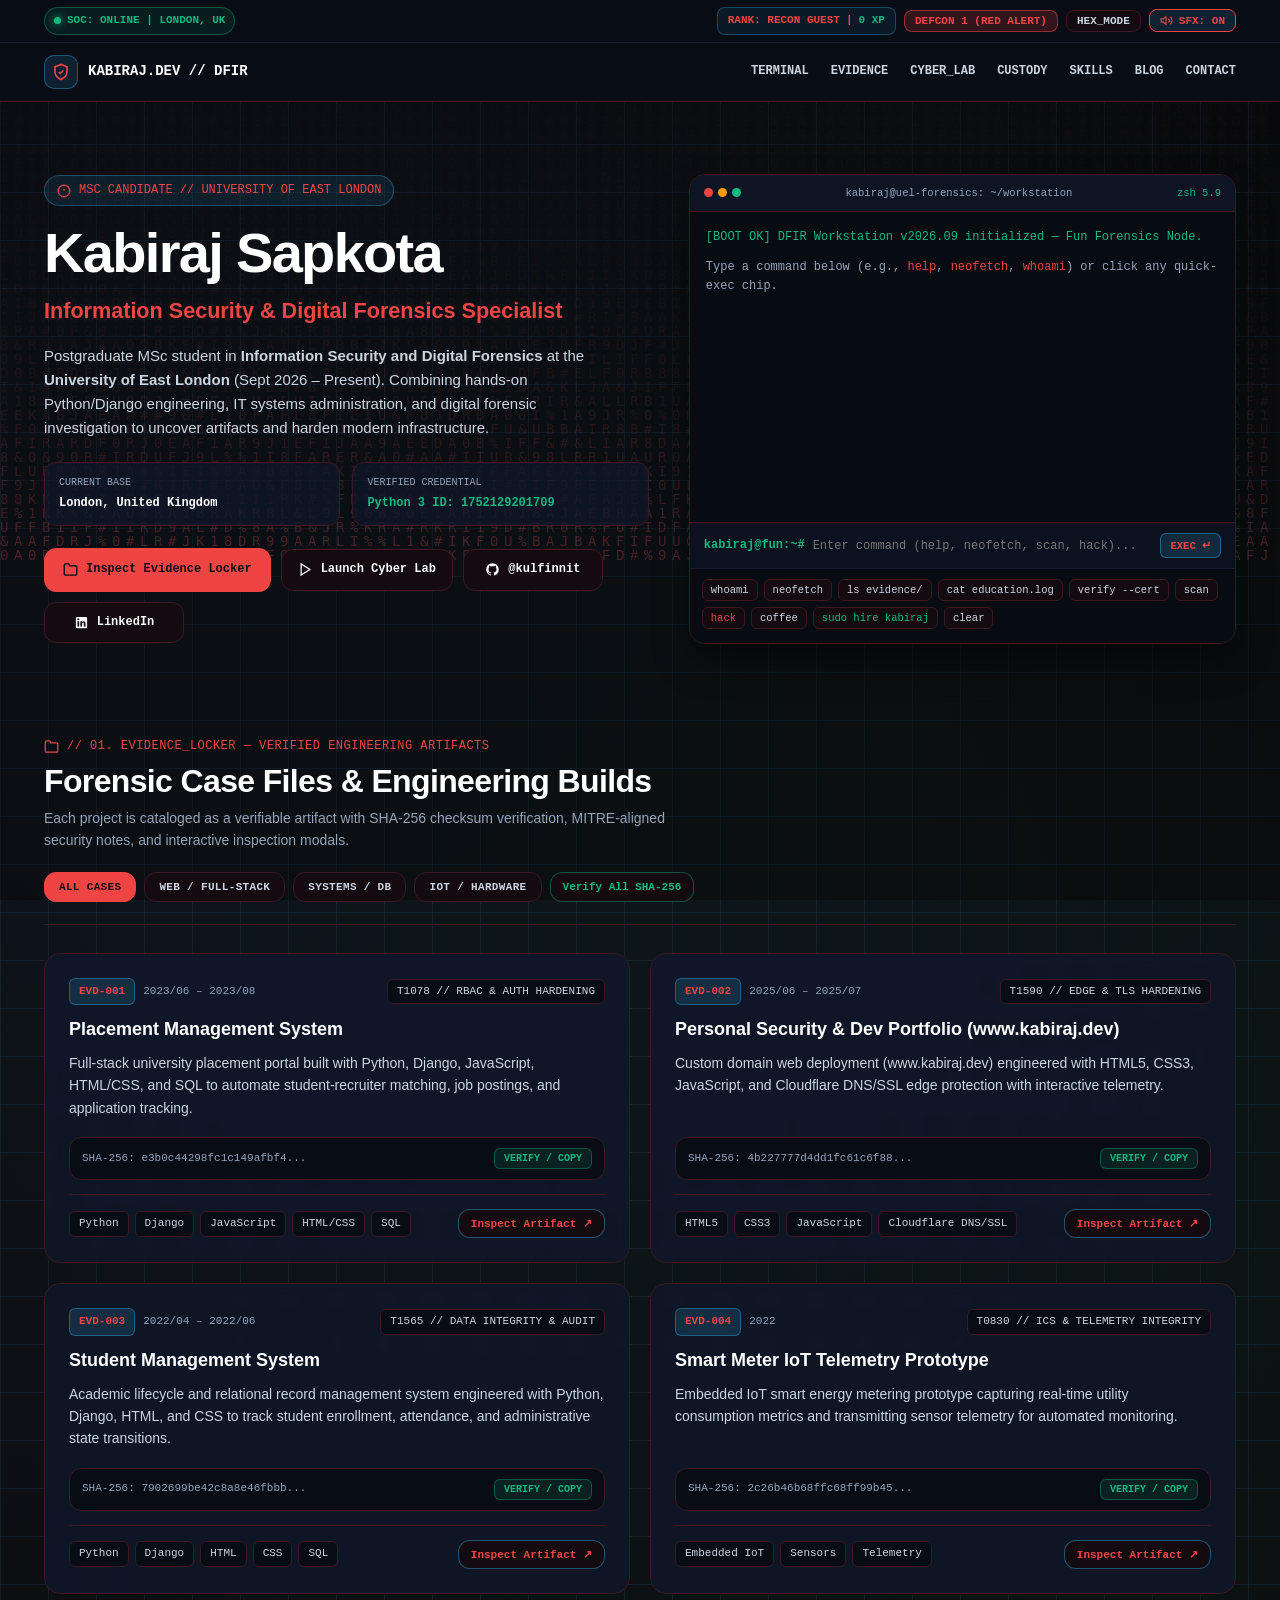
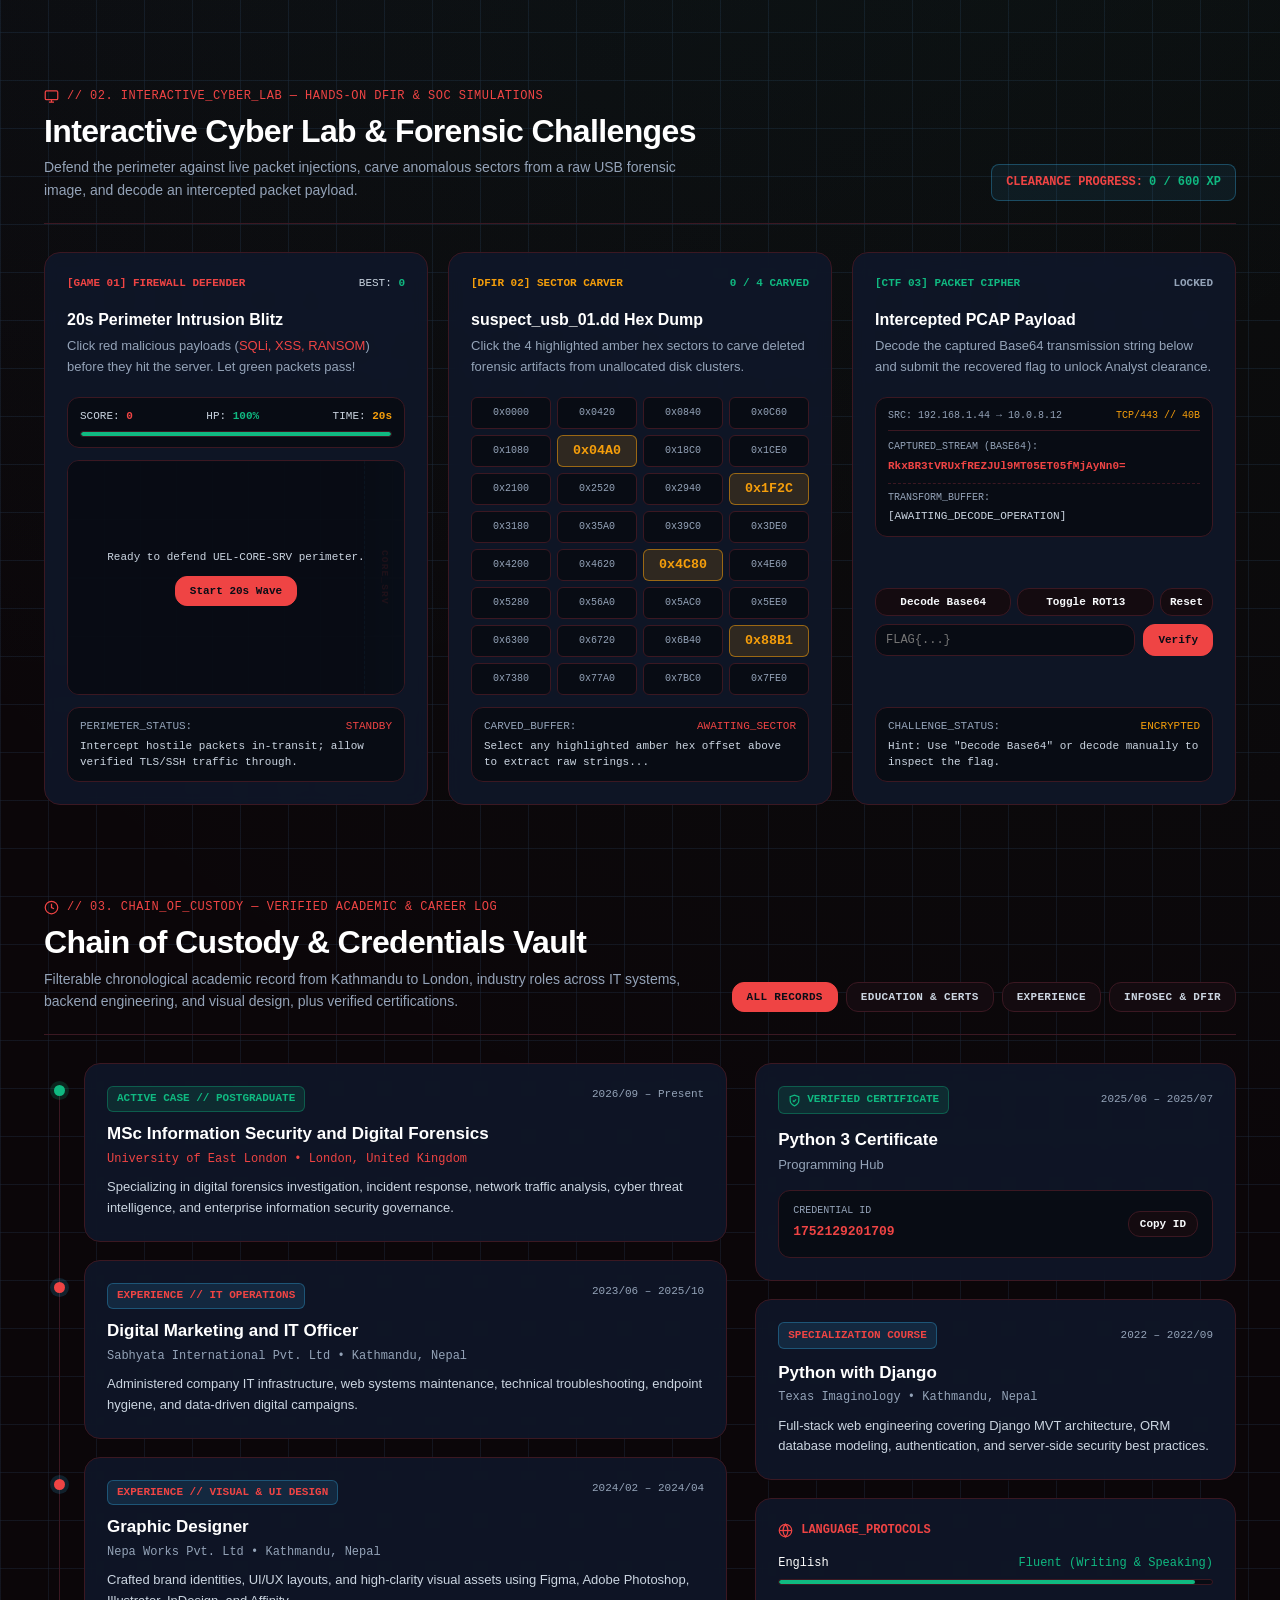
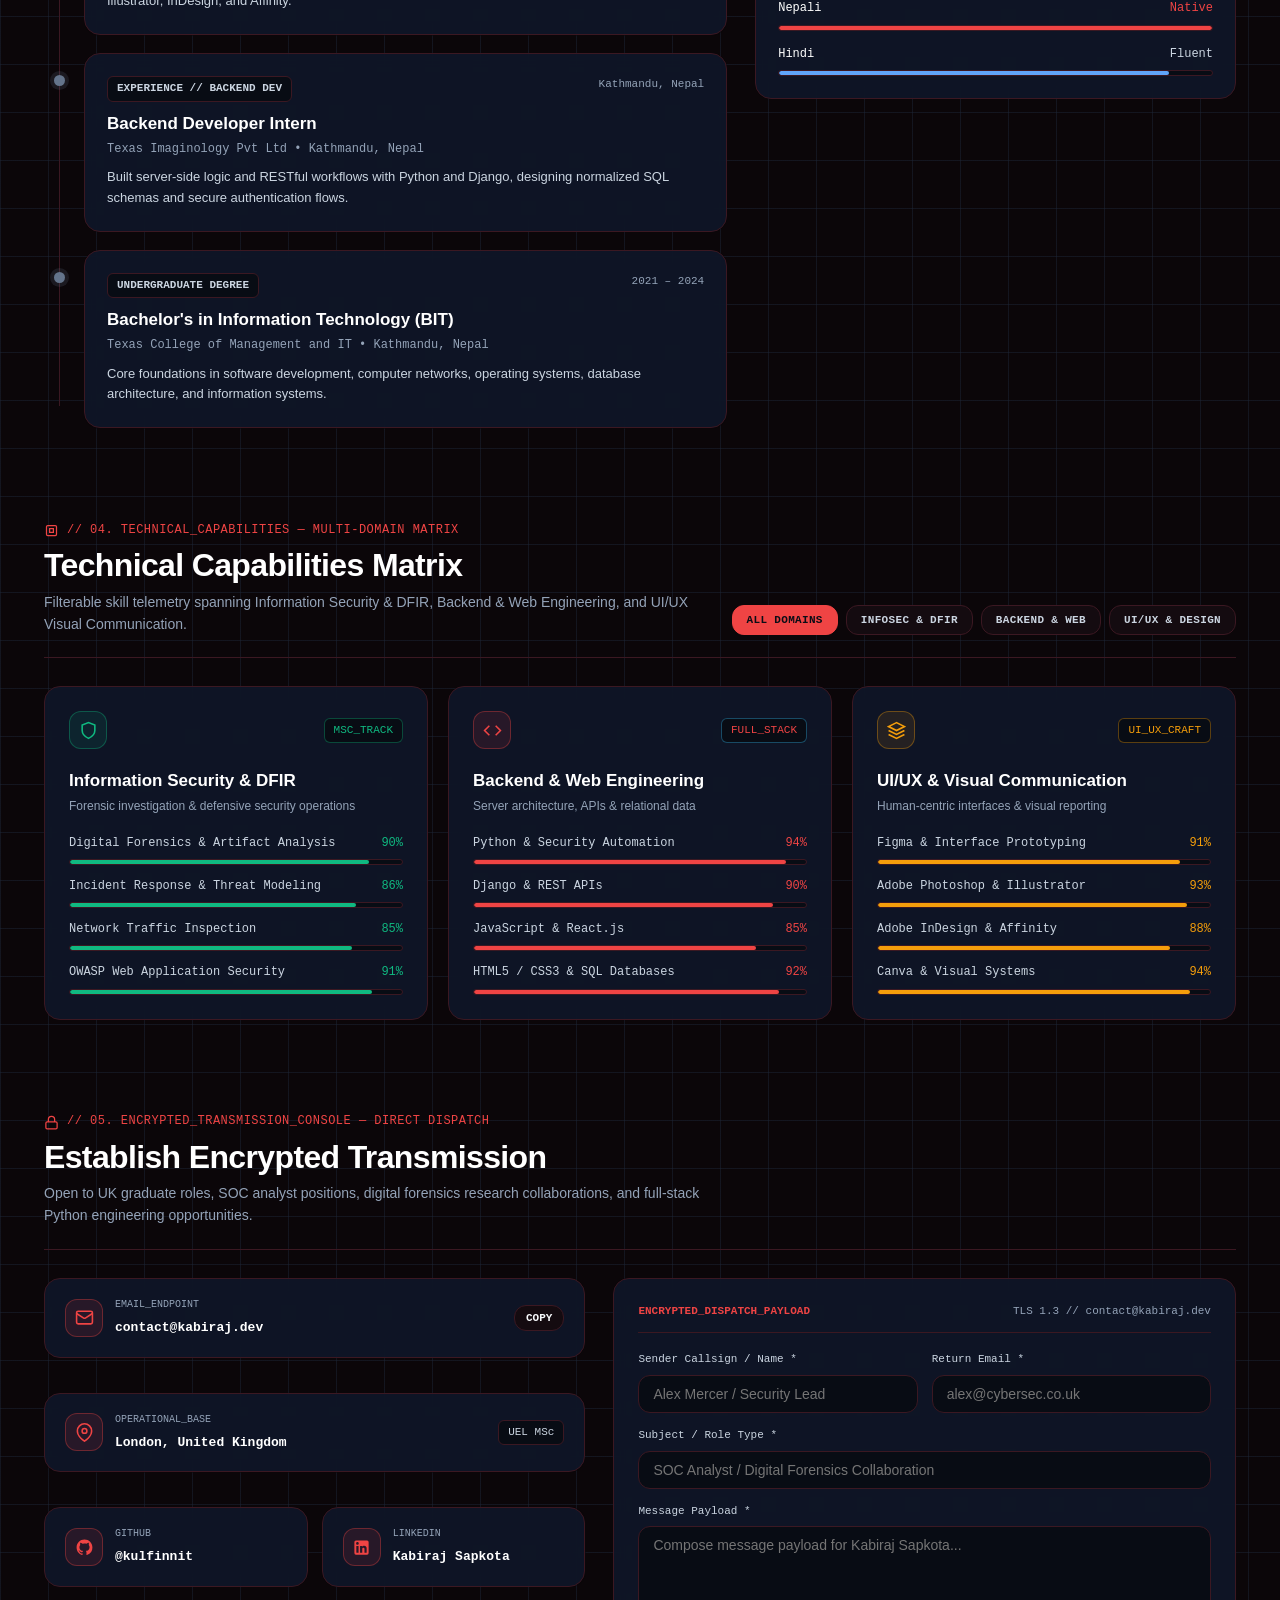
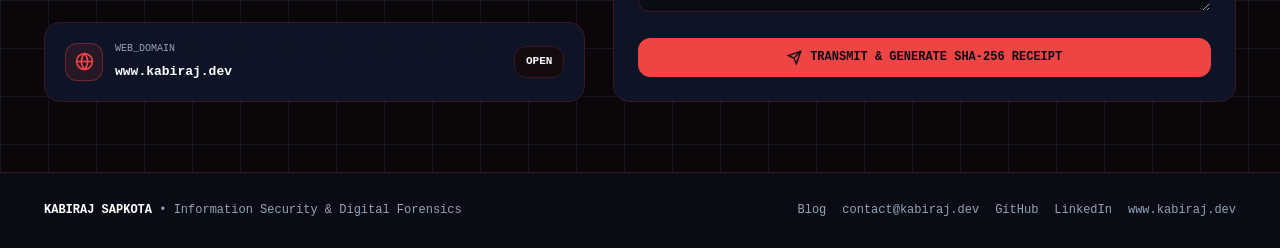
==== commit b7908314: "a lot of changes i can't be bothered" ====
--- a/index.html
+++ b/index.html
@@ -189,12 +189,12 @@
         </div>
 
         <div id="terminal-output" class="terminal-screen">
-          <div style="color:var(--accent-emerald);">[BOOT OK] DFIR Workstation v2026.09 initialized &mdash; University of East London Node.</div>
+          <div style="color:var(--accent-emerald);">[BOOT OK] DFIR Workstation v2026.09 initialized &mdash; Fun Forensics Node.</div>
           <div style="color:var(--text-muted);">Type a command below (e.g., <span style="color:var(--accent-cyan);">help</span>, <span style="color:var(--accent-cyan);">neofetch</span>, <span style="color:var(--accent-cyan);">whoami</span>) or click any quick-exec chip.</div>
         </div>
 
         <form id="terminal-form" class="terminal-prompt-bar">
-          <span style="color:var(--accent-emerald);font-weight:700;white-space:nowrap;">kabiraj@uel:~#</span>
+          <span style="color:var(--accent-emerald);font-weight:700;white-space:nowrap;">kabiraj@fun:~#</span>
           <input id="terminal-input" type="text" autocomplete="off" spellcheck="false" placeholder="Enter command (help, neofetch, scan, hack)..." aria-label="Terminal command input" />
           <button type="submit" class="terminal-exec-btn">EXEC &crarr;</button>
         </form>
@@ -809,26 +809,25 @@
             </button>
           </div>
 
-          <!-- UK Direct Line -->
+          <!-- Operational Base -->
           <div class="card endpoint-card">
             <div class="endpoint-left">
-              <div class="endpoint-icon emerald">
+              <div class="endpoint-icon">
                 <svg width="19" height="19" viewBox="0 0 24 24" fill="none" stroke="currentColor" stroke-width="2">
-                  <path d="M22 16.92v3a2 2 0 0 1-2.18 2 19.79 19.79 0 0 1-8.63-3.07 19.5 19.5 0 0 1-6-6 19.79 19.79 0 0 1-3.07-8.67A2 2 0 0 1 4.11 2h3a2 2 0 0 1 2 1.72 12.84 12.84 0 0 0 .7 2.81 2 2 0 0 1-.45 2.11L8.09 9.91a16 16 0 0 0 6 6l1.27-1.27a2 2 0 0 1 2.11-.45 12.84 12.84 0 0 0 2.81.7A2 2 0 0 1 22 16.92z"/>
+                  <path d="M21 10c0 7-9 13-9 13s-9-6-9-13a9 9 0 0 1 18 0z"/>
+                  <circle cx="12" cy="10" r="3"/>
                 </svg>
               </div>
               <div style="min-width:0;">
-                <span style="display:block;font-family:var(--font-mono);font-size:10px;color:var(--text-muted);">DIRECT_LINE (UK)</span>
-                <a href="tel:+4407344849231" style="font-family:var(--font-mono);font-size:13px;font-weight:600;color:#FFF;">
-                  +44 07344849231
-                </a>
-              </div>
-            </div>
-            <button type="button" onclick="copyText('+44 07344849231', 'UK phone number copied!')" class="btn-secondary" style="padding:6px 11px;font-size:11px;">
-              COPY
-            </button>
-          </div>
-
+                <span style="display:block;font-family:var(--font-mono);font-size:10px;color:var(--text-muted);">OPERATIONAL_BASE</span>
+                <span style="font-family:var(--font-mono);font-size:13px;font-weight:600;color:#FFF;">
+                  London, United Kingdom
+                </span>
+              </div>
+            </div>
+            <span class="tag-chip">UEL MSc</span>
+          </div>
+          
           <!-- GitHub & LinkedIn Pair -->
           <div class="social-row">
             <a href="https://github.com/kulfinnit" target="_blank" rel="noopener noreferrer" class="card endpoint-card" style="justify-content:flex-start;">
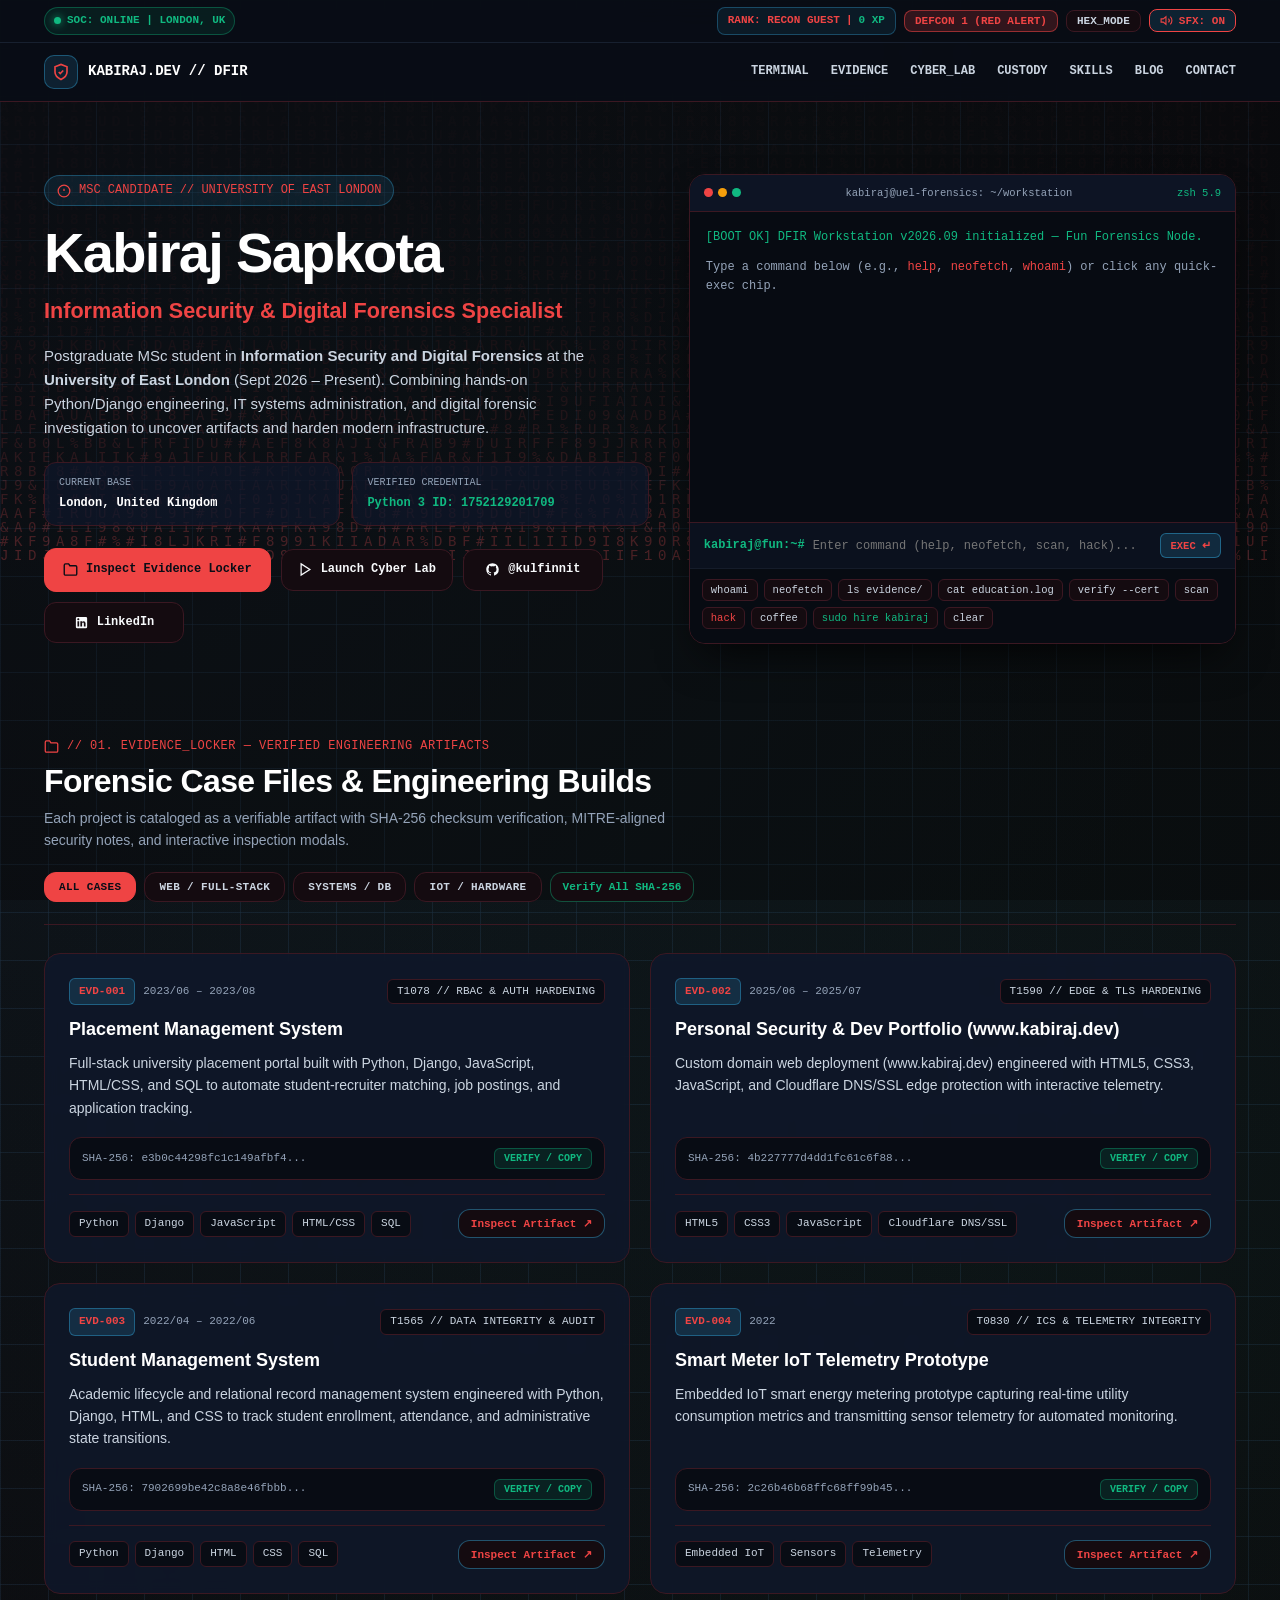
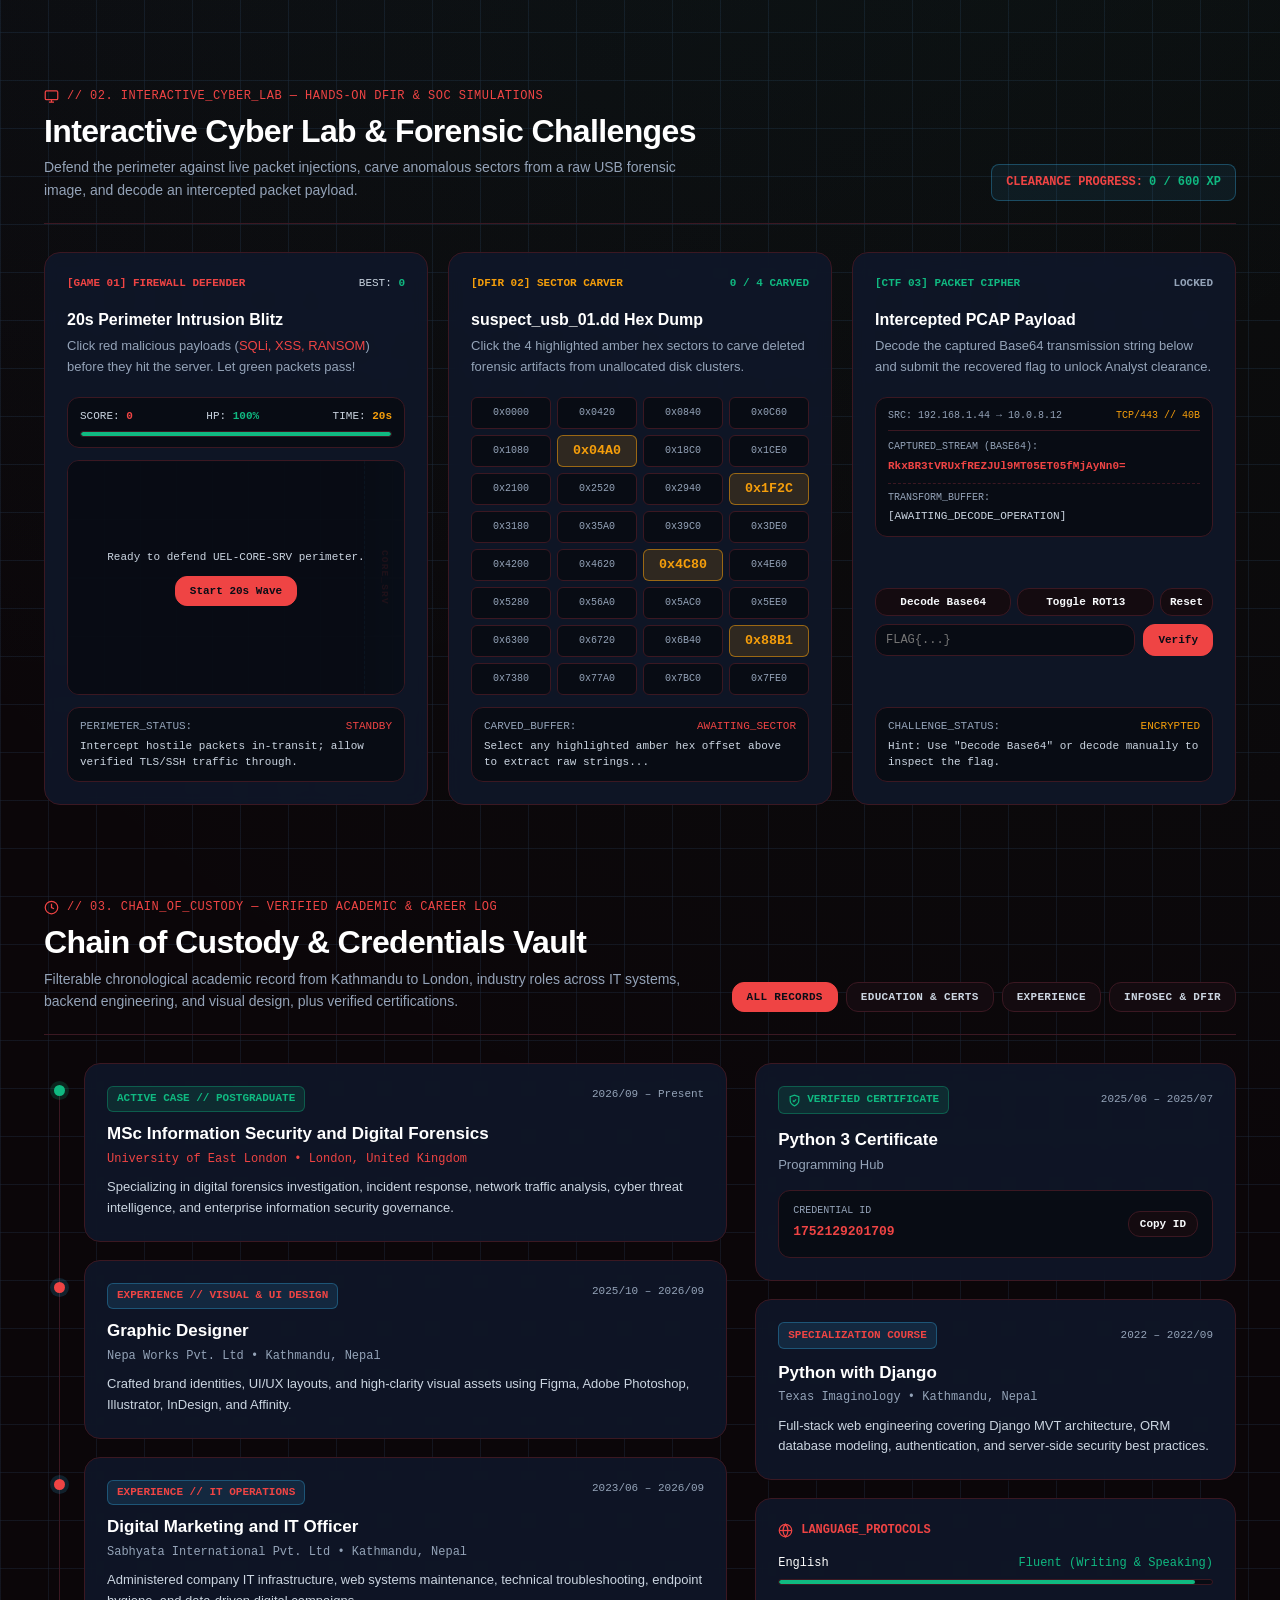
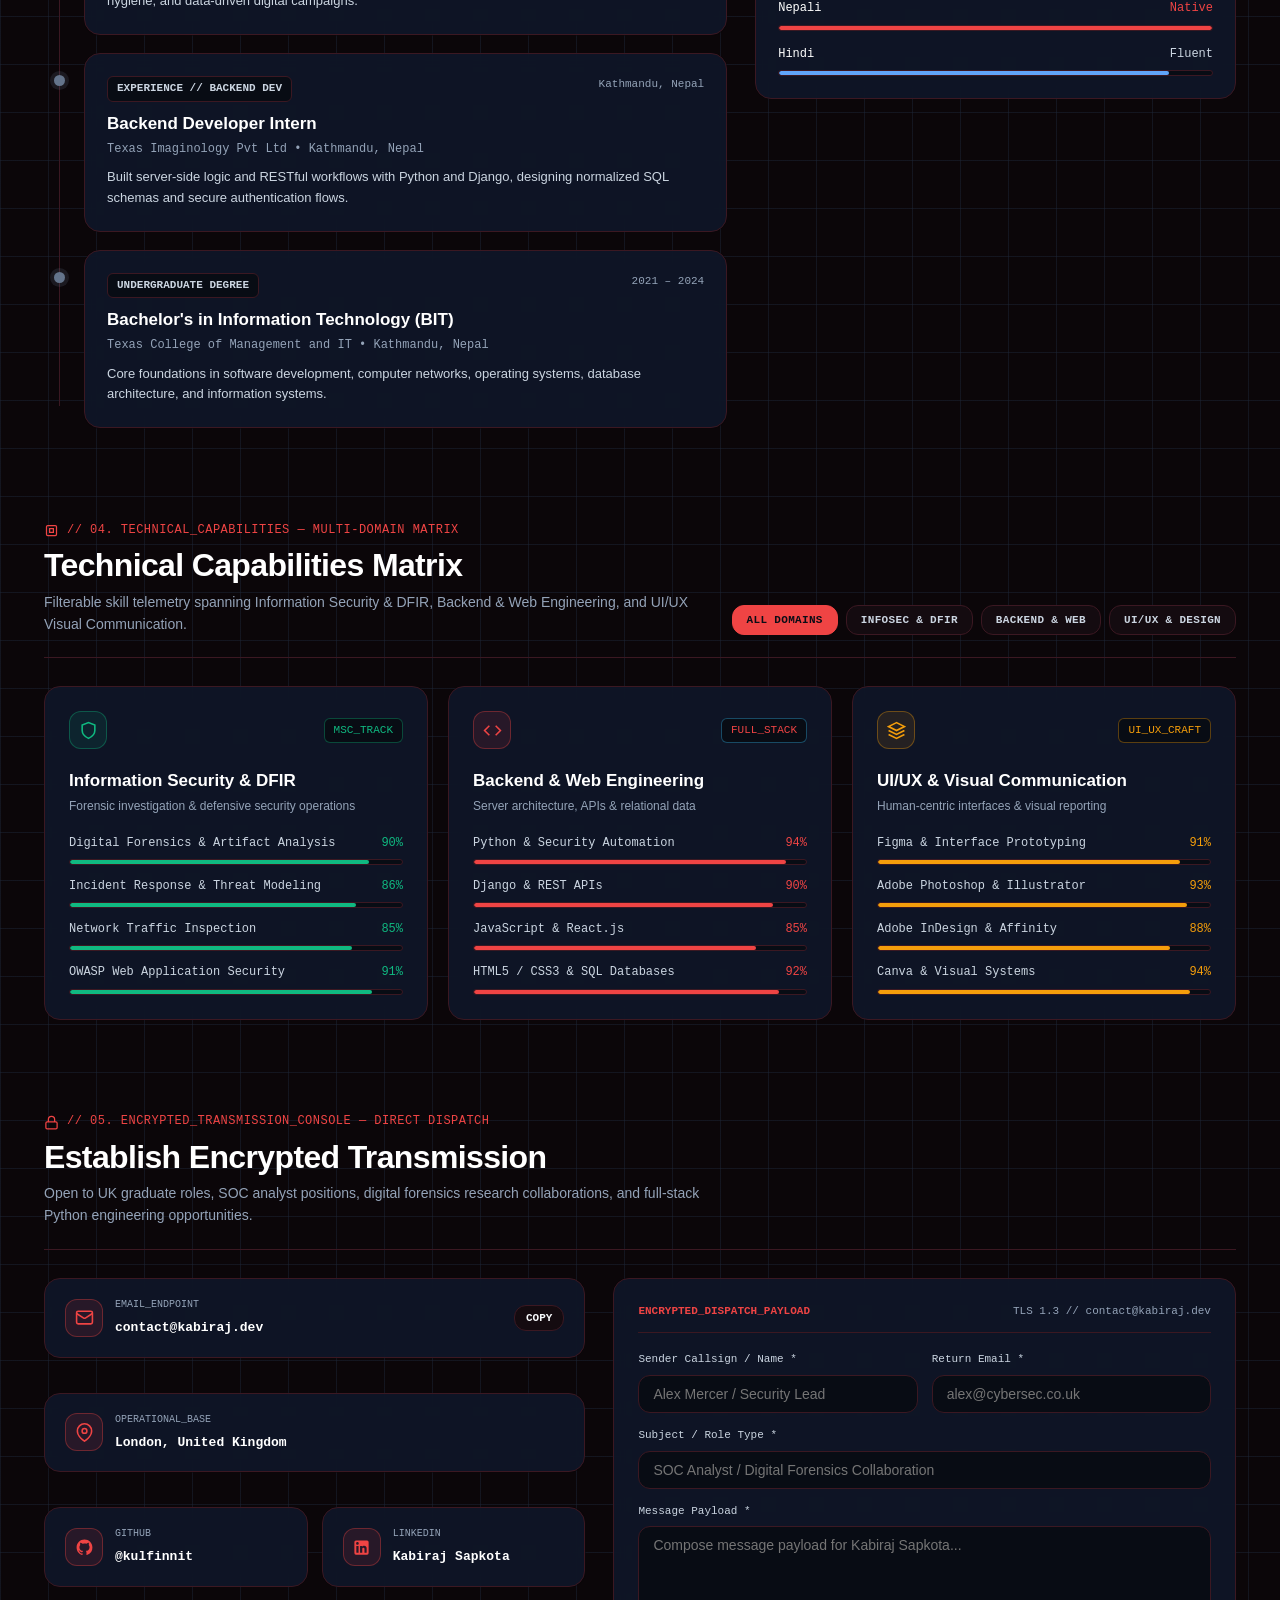
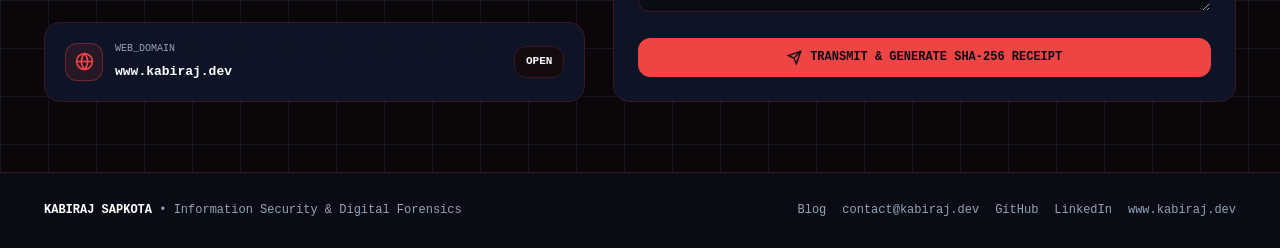
==== commit bf06a31f: "whatever fix bro" ====
--- a/index.html
+++ b/index.html
@@ -464,7 +464,27 @@
             </div>
           </div>
 
-          <!-- 2. Digital Marketing and IT Officer -->
+          <!-- 2. Graphic Designer -->
+          <div class="timeline-entry custody-item" data-custody="EXPERIENCE">
+            <span class="timeline-dot"></span>
+            <div class="card custody-card">
+              <div style="display:flex;flex-wrap:wrap;justify-content:space-between;gap:8px;font-family:var(--font-mono);font-size:11px;margin-bottom:8px;">
+                <span style="padding:3px 9px;border-radius:6px;background:rgba(56,189,248,0.12);border:1px solid rgba(56,189,248,0.3);color:var(--accent-cyan);font-weight:700;">
+                  EXPERIENCE // VISUAL &amp; UI DESIGN
+                </span>
+                <span style="color:var(--text-muted);">2025/10 &ndash; 2026/09</span>
+              </div>
+              <h3 style="font-size:17px;font-weight:700;color:#FFF;">Graphic Designer</h3>
+              <p style="font-family:var(--font-mono);font-size:12px;color:var(--text-muted);margin-top:3px;">
+                Nepa Works Pvt. Ltd &bull; Kathmandu, Nepal
+              </p>
+              <p style="font-size:13px;color:var(--text-body);margin-top:8px;">
+                Crafted brand identities, UI/UX layouts, and high-clarity visual assets using Figma, Adobe Photoshop, Illustrator, InDesign, and Affinity.
+              </p>
+            </div>
+          </div>
+
+          <!-- 3.  Digital Marketing and IT Officer -->
           <div class="timeline-entry custody-item" data-custody="EXPERIENCE INFOSEC">
             <span class="timeline-dot"></span>
             <div class="card custody-card">
@@ -472,7 +492,7 @@
                 <span style="padding:3px 9px;border-radius:6px;background:rgba(56,189,248,0.12);border:1px solid rgba(56,189,248,0.3);color:var(--accent-cyan);font-weight:700;">
                   EXPERIENCE // IT OPERATIONS
                 </span>
-                <span style="color:var(--text-muted);">2023/06 &ndash; 2025/10</span>
+                <span style="color:var(--text-muted);">2023/06 &ndash; 2026/09</span>
               </div>
               <h3 style="font-size:17px;font-weight:700;color:#FFF;">Digital Marketing and IT Officer</h3>
               <p style="font-family:var(--font-mono);font-size:12px;color:var(--text-muted);margin-top:3px;">
@@ -480,26 +500,6 @@
               </p>
               <p style="font-size:13px;color:var(--text-body);margin-top:8px;">
                 Administered company IT infrastructure, web systems maintenance, technical troubleshooting, endpoint hygiene, and data-driven digital campaigns.
-              </p>
-            </div>
-          </div>
-
-          <!-- 3. Graphic Designer -->
-          <div class="timeline-entry custody-item" data-custody="EXPERIENCE">
-            <span class="timeline-dot"></span>
-            <div class="card custody-card">
-              <div style="display:flex;flex-wrap:wrap;justify-content:space-between;gap:8px;font-family:var(--font-mono);font-size:11px;margin-bottom:8px;">
-                <span style="padding:3px 9px;border-radius:6px;background:rgba(56,189,248,0.12);border:1px solid rgba(56,189,248,0.3);color:var(--accent-cyan);font-weight:700;">
-                  EXPERIENCE // VISUAL &amp; UI DESIGN
-                </span>
-                <span style="color:var(--text-muted);">2024/02 &ndash; 2024/04</span>
-              </div>
-              <h3 style="font-size:17px;font-weight:700;color:#FFF;">Graphic Designer</h3>
-              <p style="font-family:var(--font-mono);font-size:12px;color:var(--text-muted);margin-top:3px;">
-                Nepa Works Pvt. Ltd &bull; Kathmandu, Nepal
-              </p>
-              <p style="font-size:13px;color:var(--text-body);margin-top:8px;">
-                Crafted brand identities, UI/UX layouts, and high-clarity visual assets using Figma, Adobe Photoshop, Illustrator, InDesign, and Affinity.
               </p>
             </div>
           </div>
@@ -825,9 +825,8 @@
                 </span>
               </div>
             </div>
-            <span class="tag-chip">UEL MSc</span>
-          </div>
-          
+          </div>
+
           <!-- GitHub & LinkedIn Pair -->
           <div class="social-row">
             <a href="https://github.com/kulfinnit" target="_blank" rel="noopener noreferrer" class="card endpoint-card" style="justify-content:flex-start;">
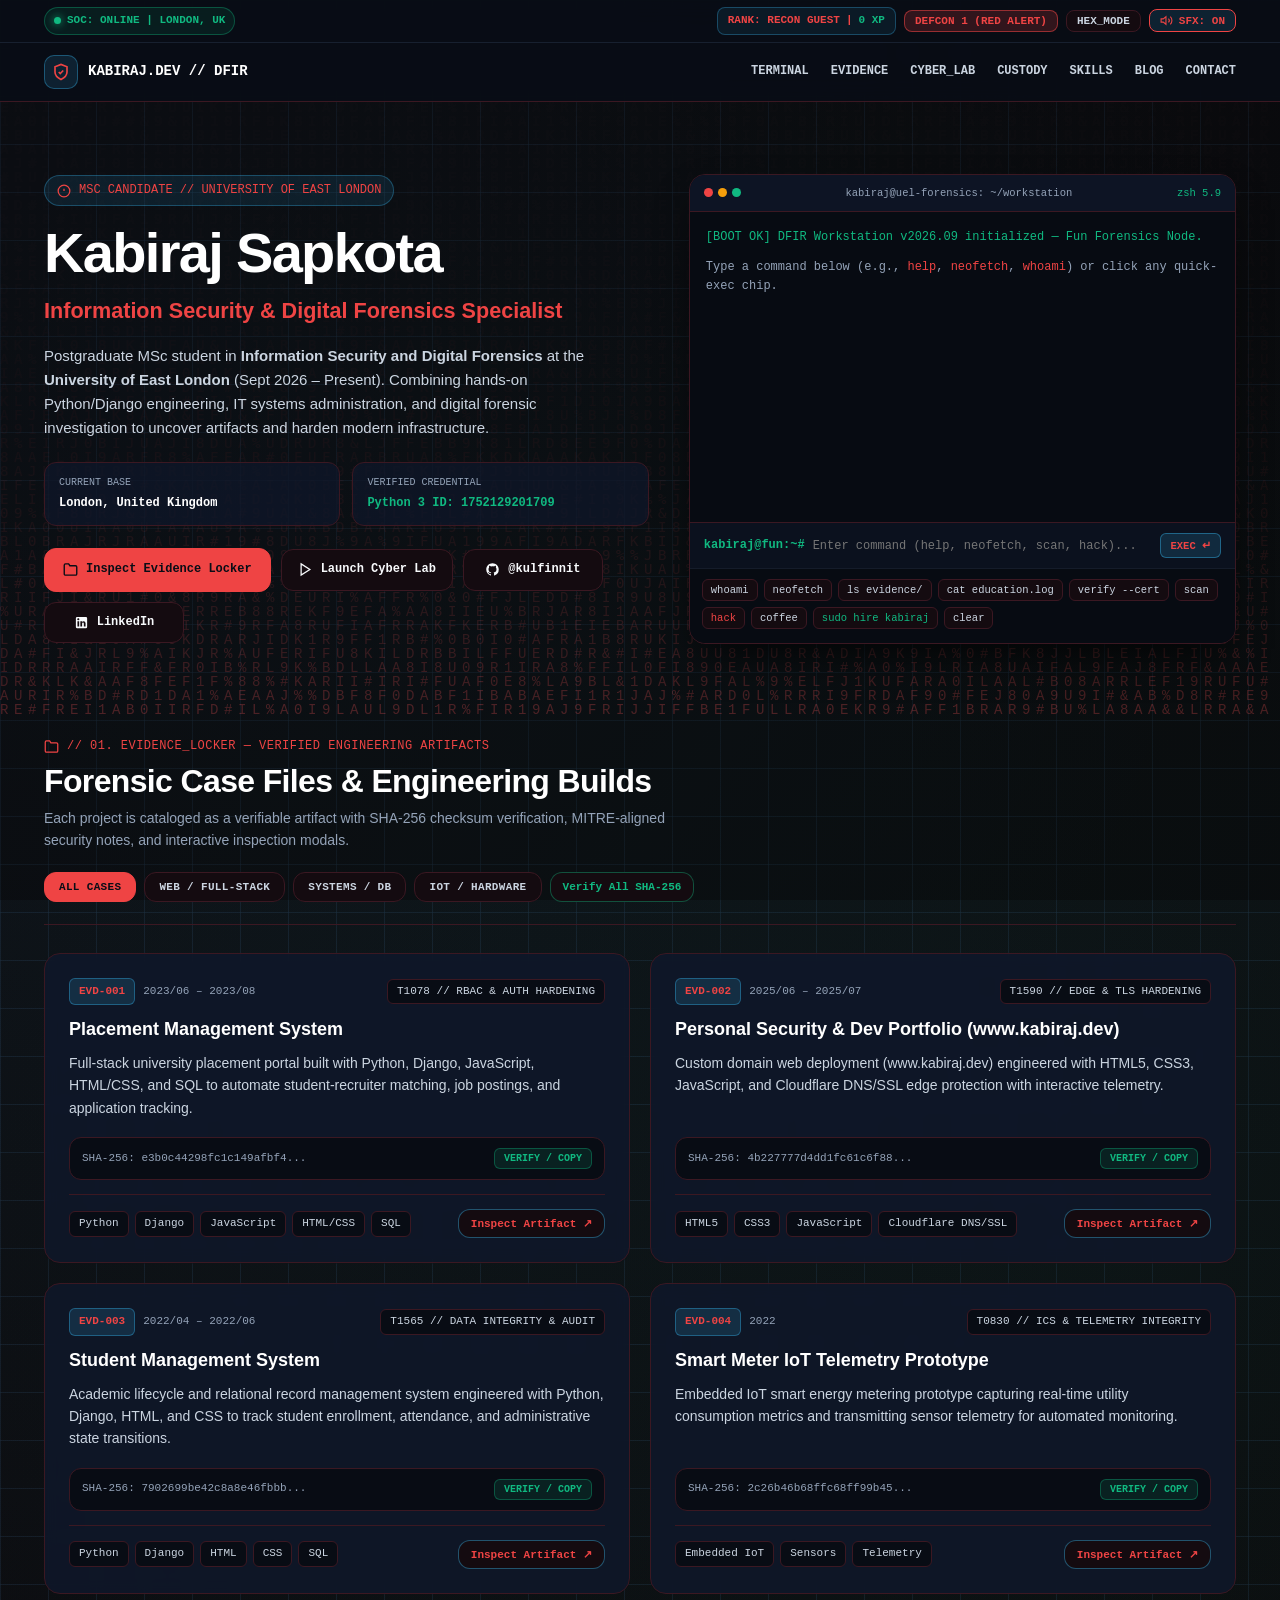
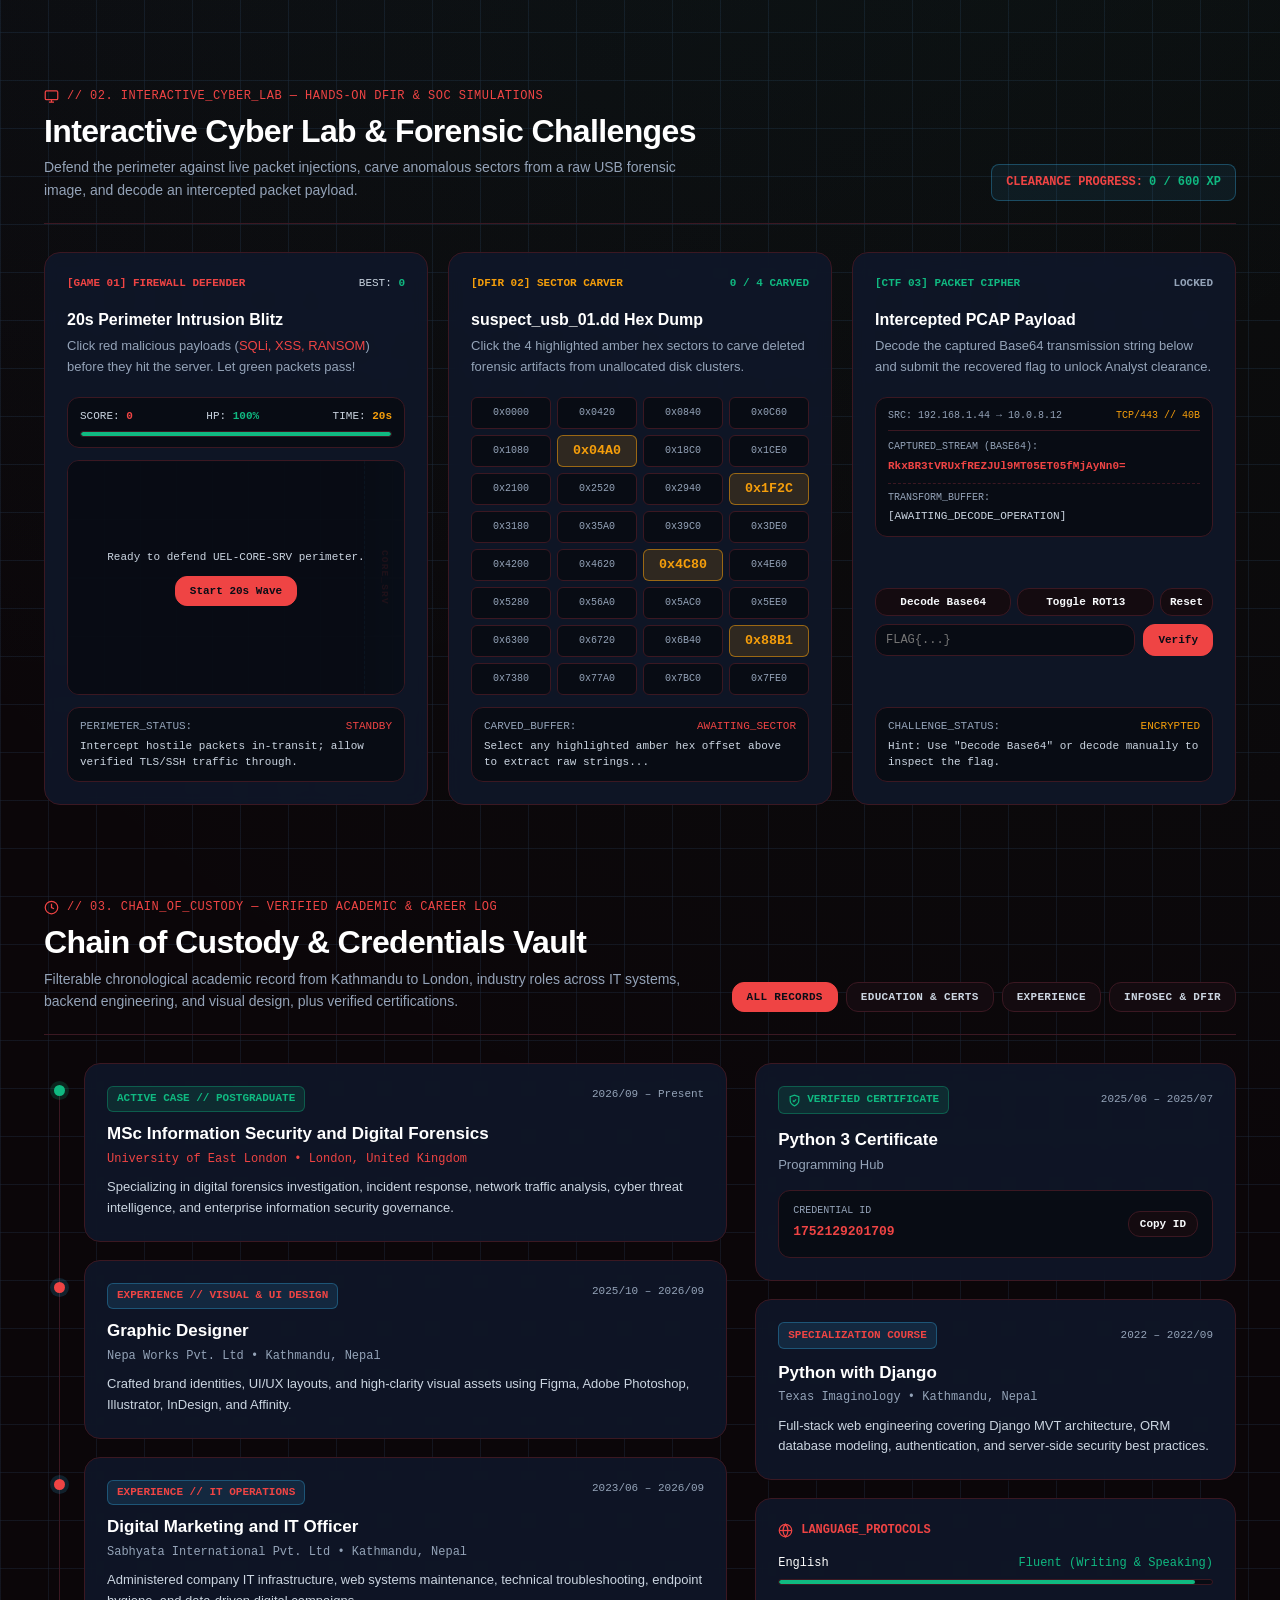
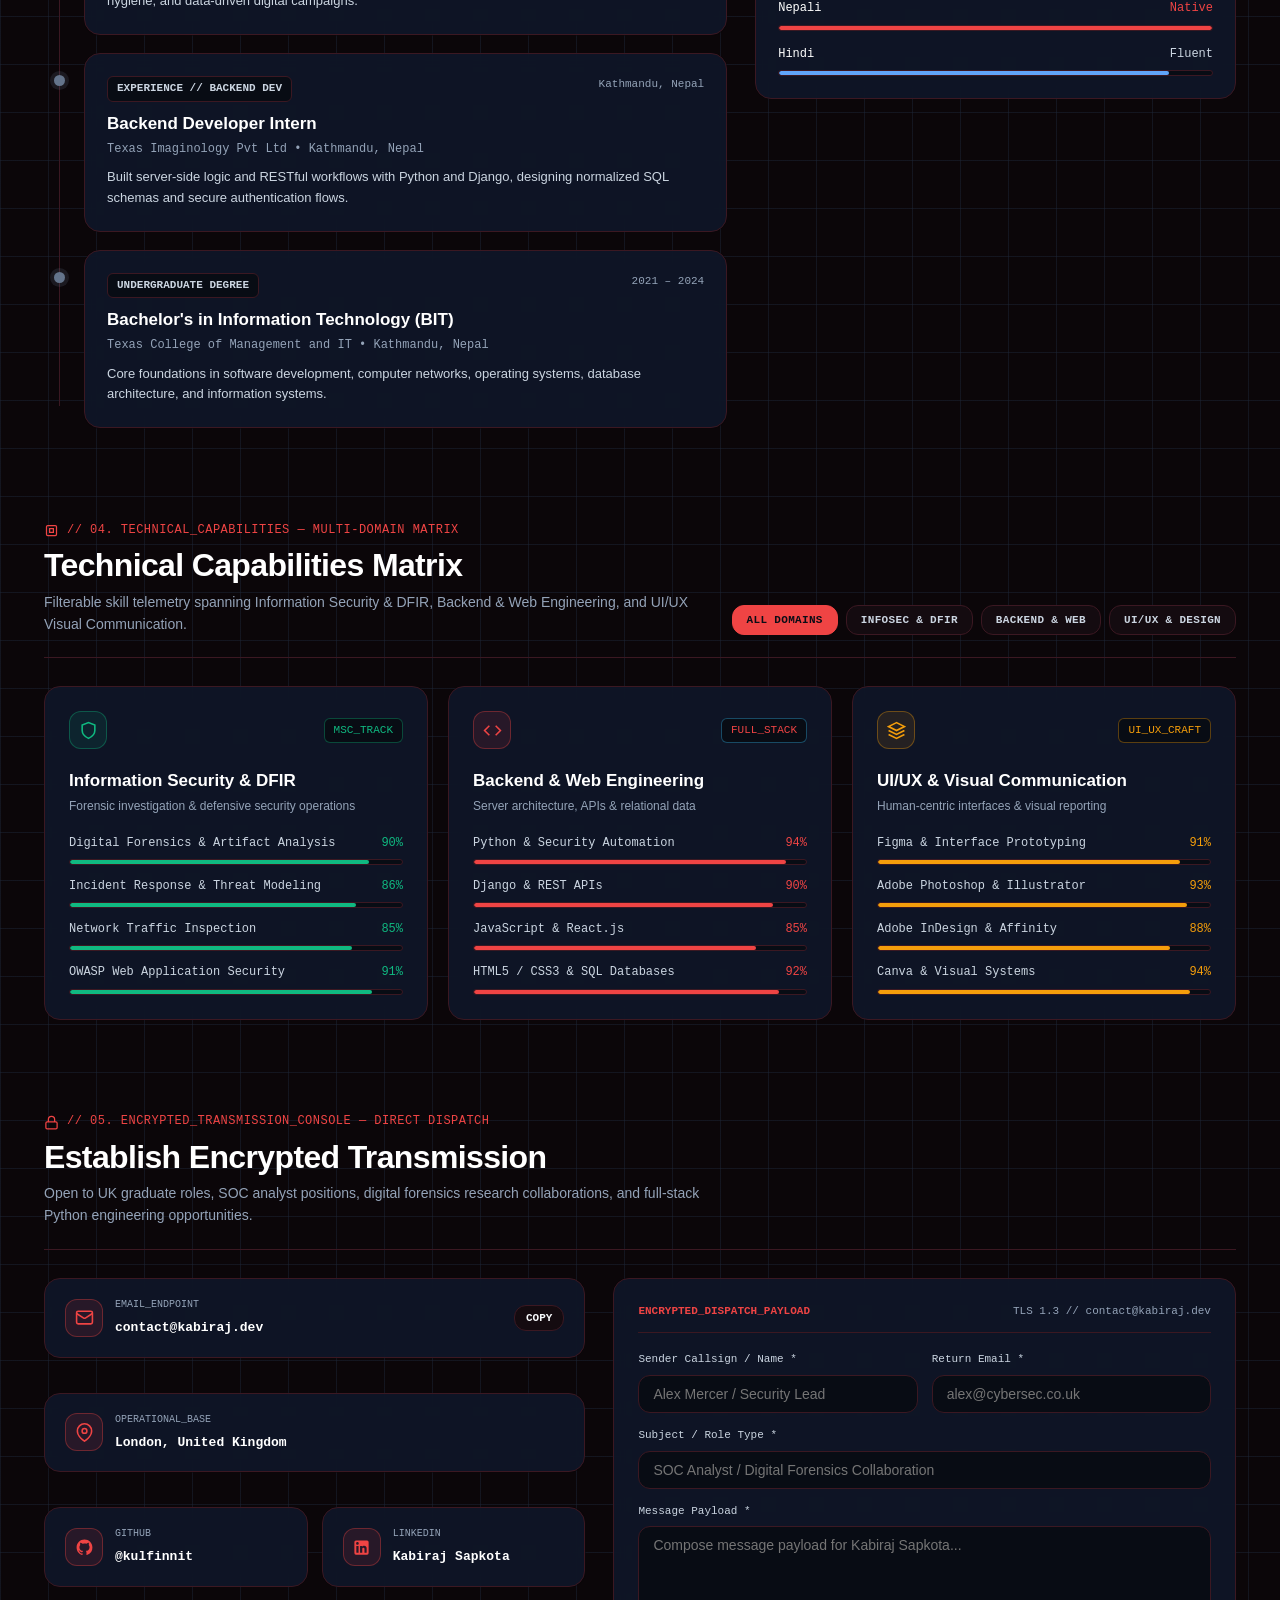
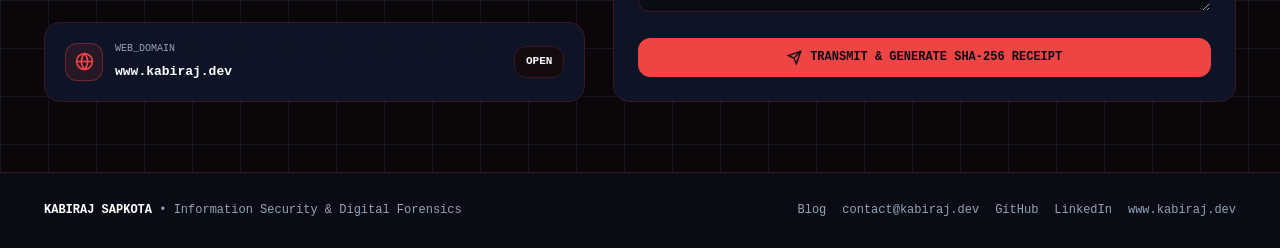
==== commit eddd0935: "tried to fix html showing in url lets see" ====
--- a/index.html
+++ b/index.html
@@ -76,7 +76,7 @@
           <a href="#lab">CYBER_LAB</a>
           <a href="#custody">CUSTODY</a>
           <a href="#skills">SKILLS</a>
-          <a href="blog.html">BLOG</a>
+          <a href="blog/">BLOG</a>
           <a href="#contact">CONTACT</a>
         </nav>
 
@@ -101,7 +101,7 @@
       <a href="#lab" onclick="closeMobileDrawer()">03. INTERACTIVE_CYBER_LAB</a>
       <a href="#custody" onclick="closeMobileDrawer()">04. CHAIN_OF_CUSTODY</a>
       <a href="#skills" onclick="closeMobileDrawer()">05. TECHNICAL_SKILLS</a>
-      <a href="blog.html" onclick="closeMobileDrawer()">06. FIELD_NOTES_BLOG</a>
+      <a href="blog/" onclick="closeMobileDrawer()">06. FIELD_NOTES_BLOG</a>
       <a href="#contact" onclick="closeMobileDrawer()">07. ENCRYPTED_CONTACT</a>
     </nav>
   </header>
@@ -937,7 +937,7 @@
         <strong style="color:#FFF;">KABIRAJ SAPKOTA</strong> &bull; Information Security &amp; Digital Forensics
       </div>
       <div style="display:flex;align-items:center;gap:16px;">
-        <a href="blog.html">Blog</a>
+        <a href="blog/">Blog</a>
         <a href="mailto:contact@kabiraj.dev">contact@kabiraj.dev</a>
         <a href="https://github.com/kulfinnit" target="_blank" rel="noopener noreferrer">GitHub</a>
         <a href="https://www.linkedin.com/in/kabiraj-sapkota-3958b1285/" target="_blank" rel="noopener noreferrer">LinkedIn</a>
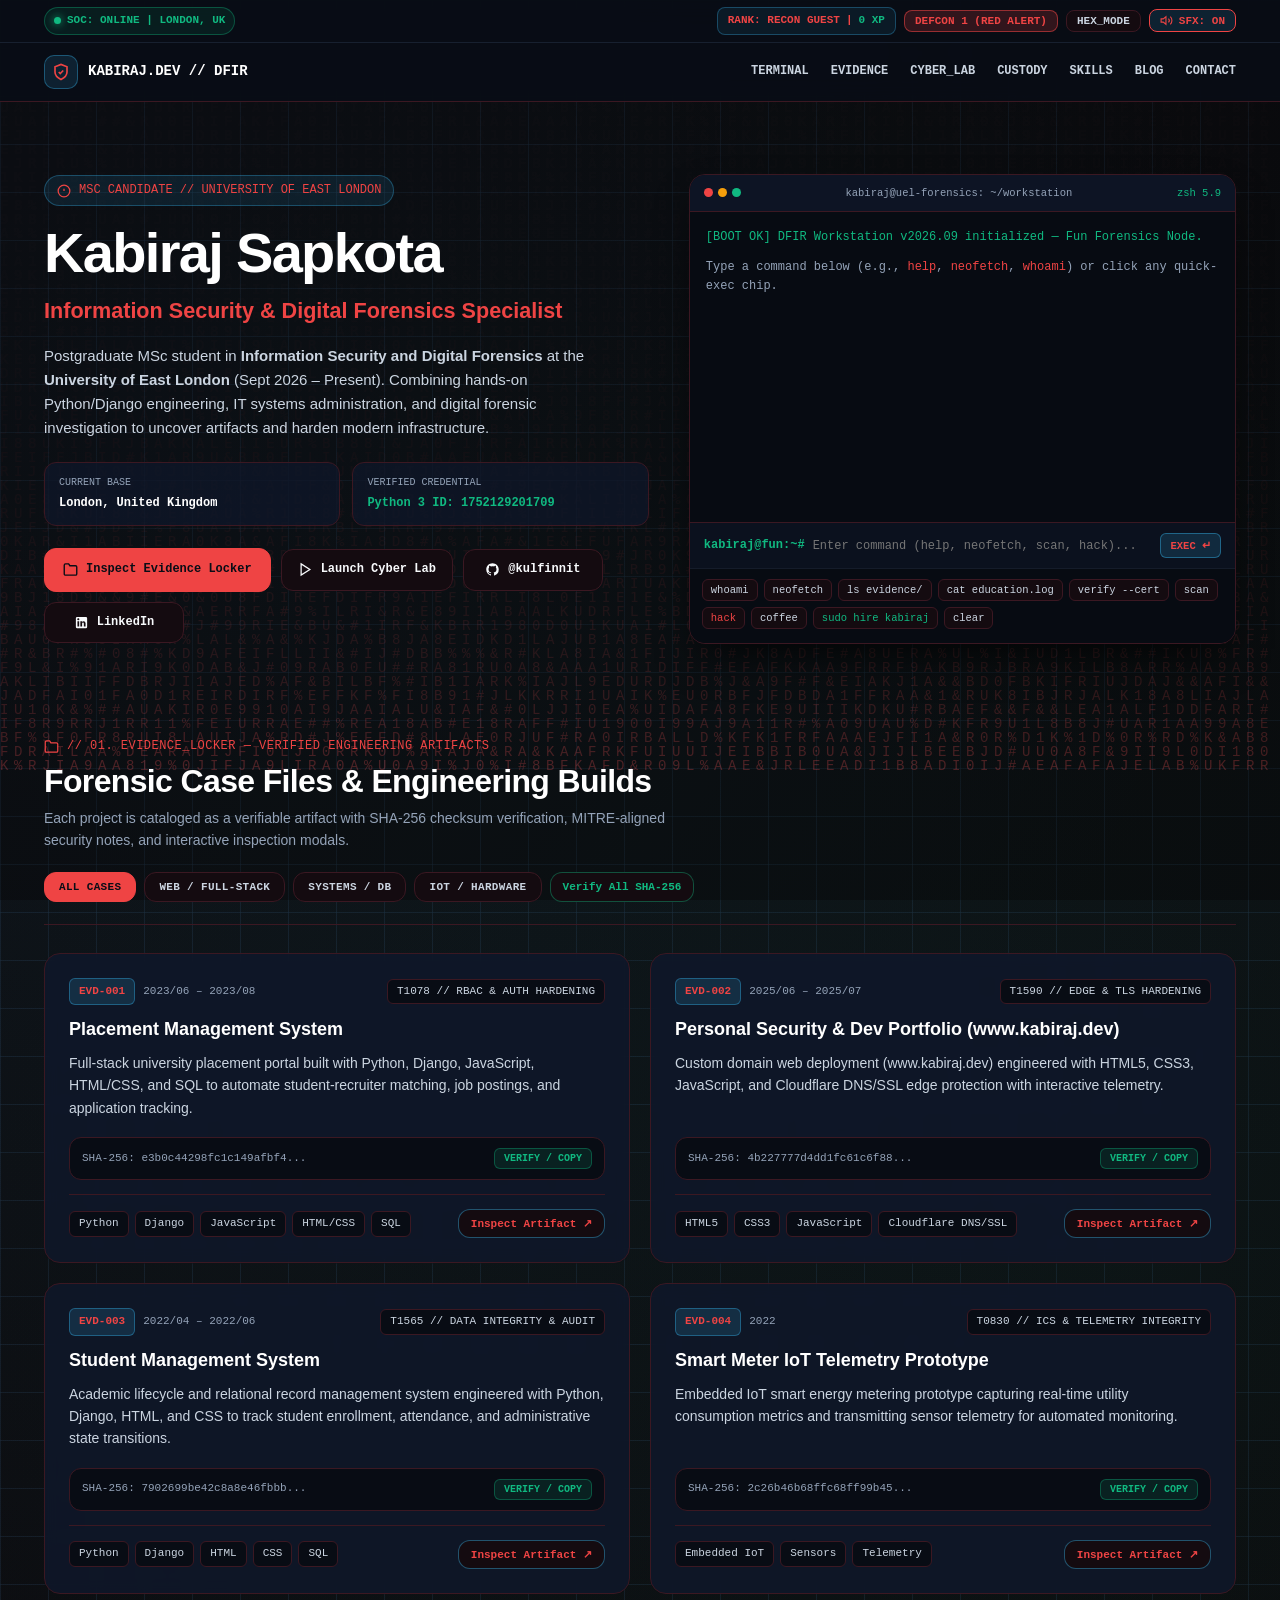
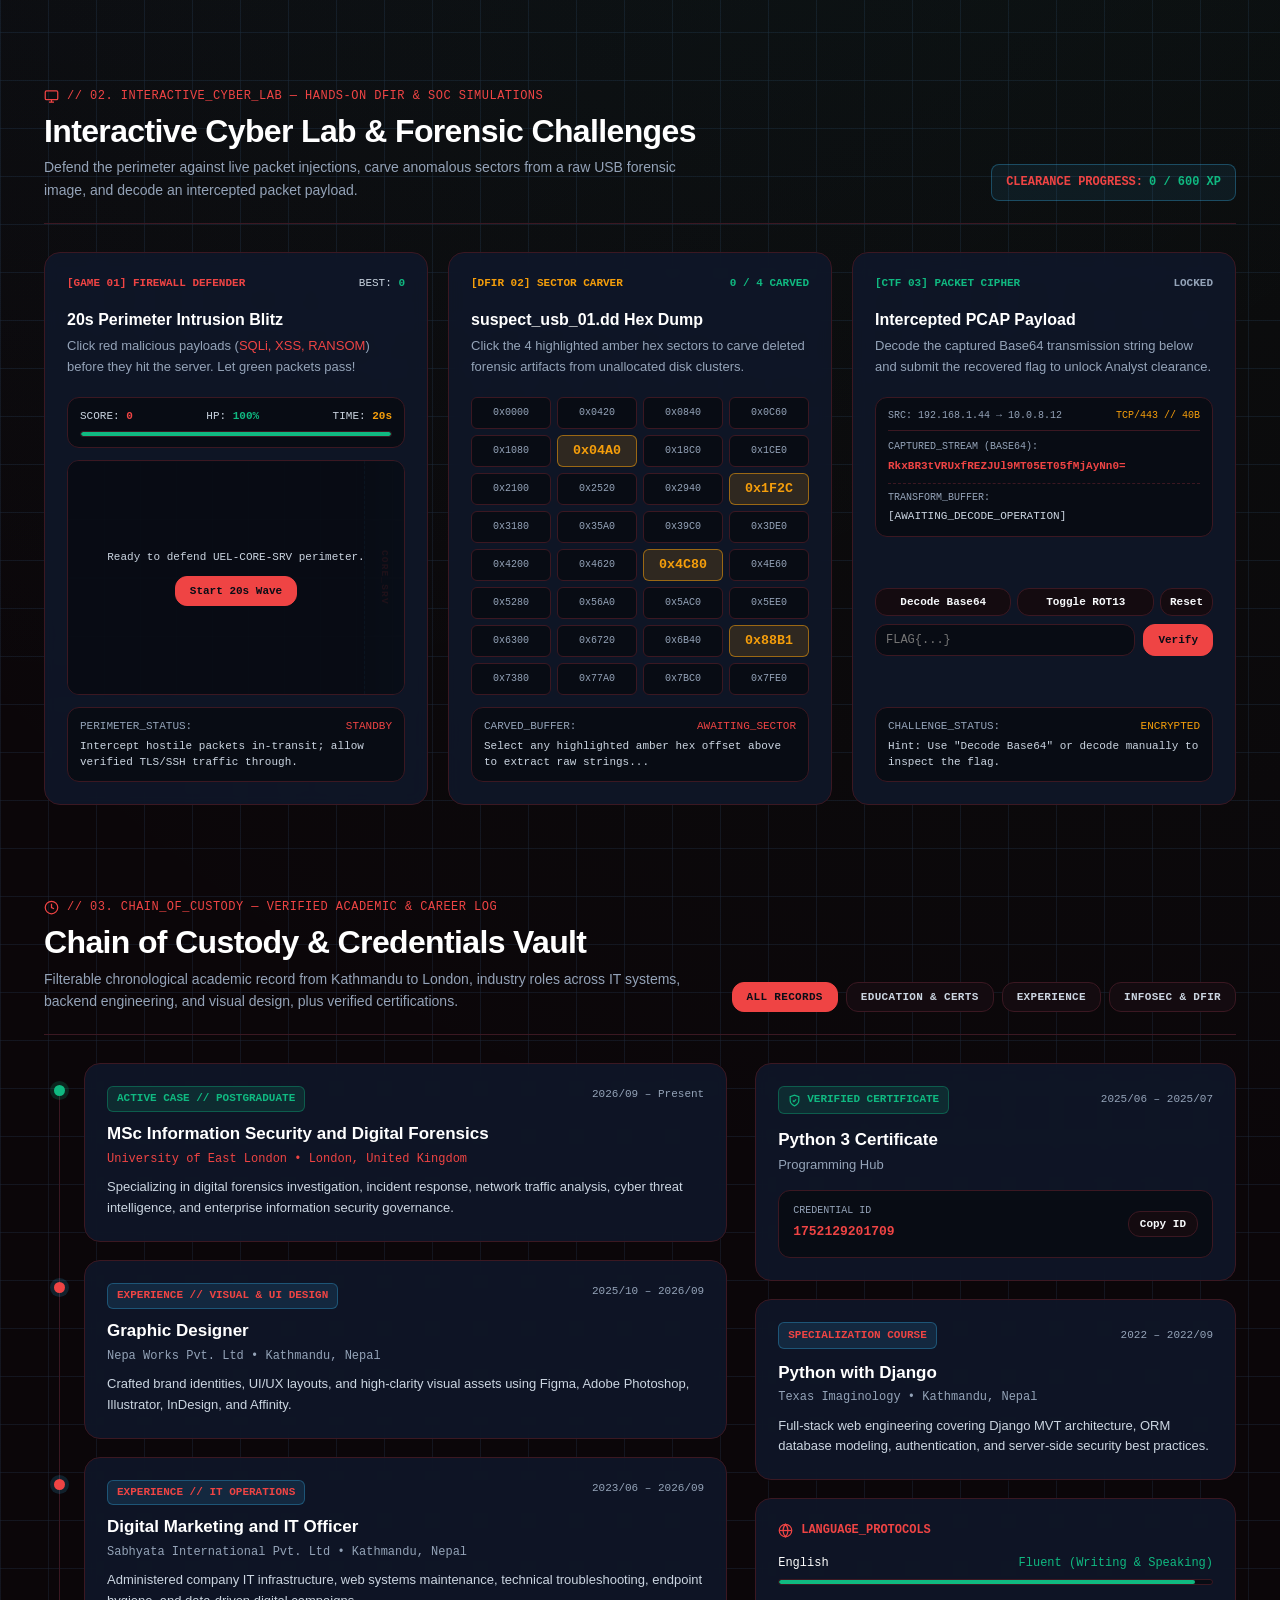
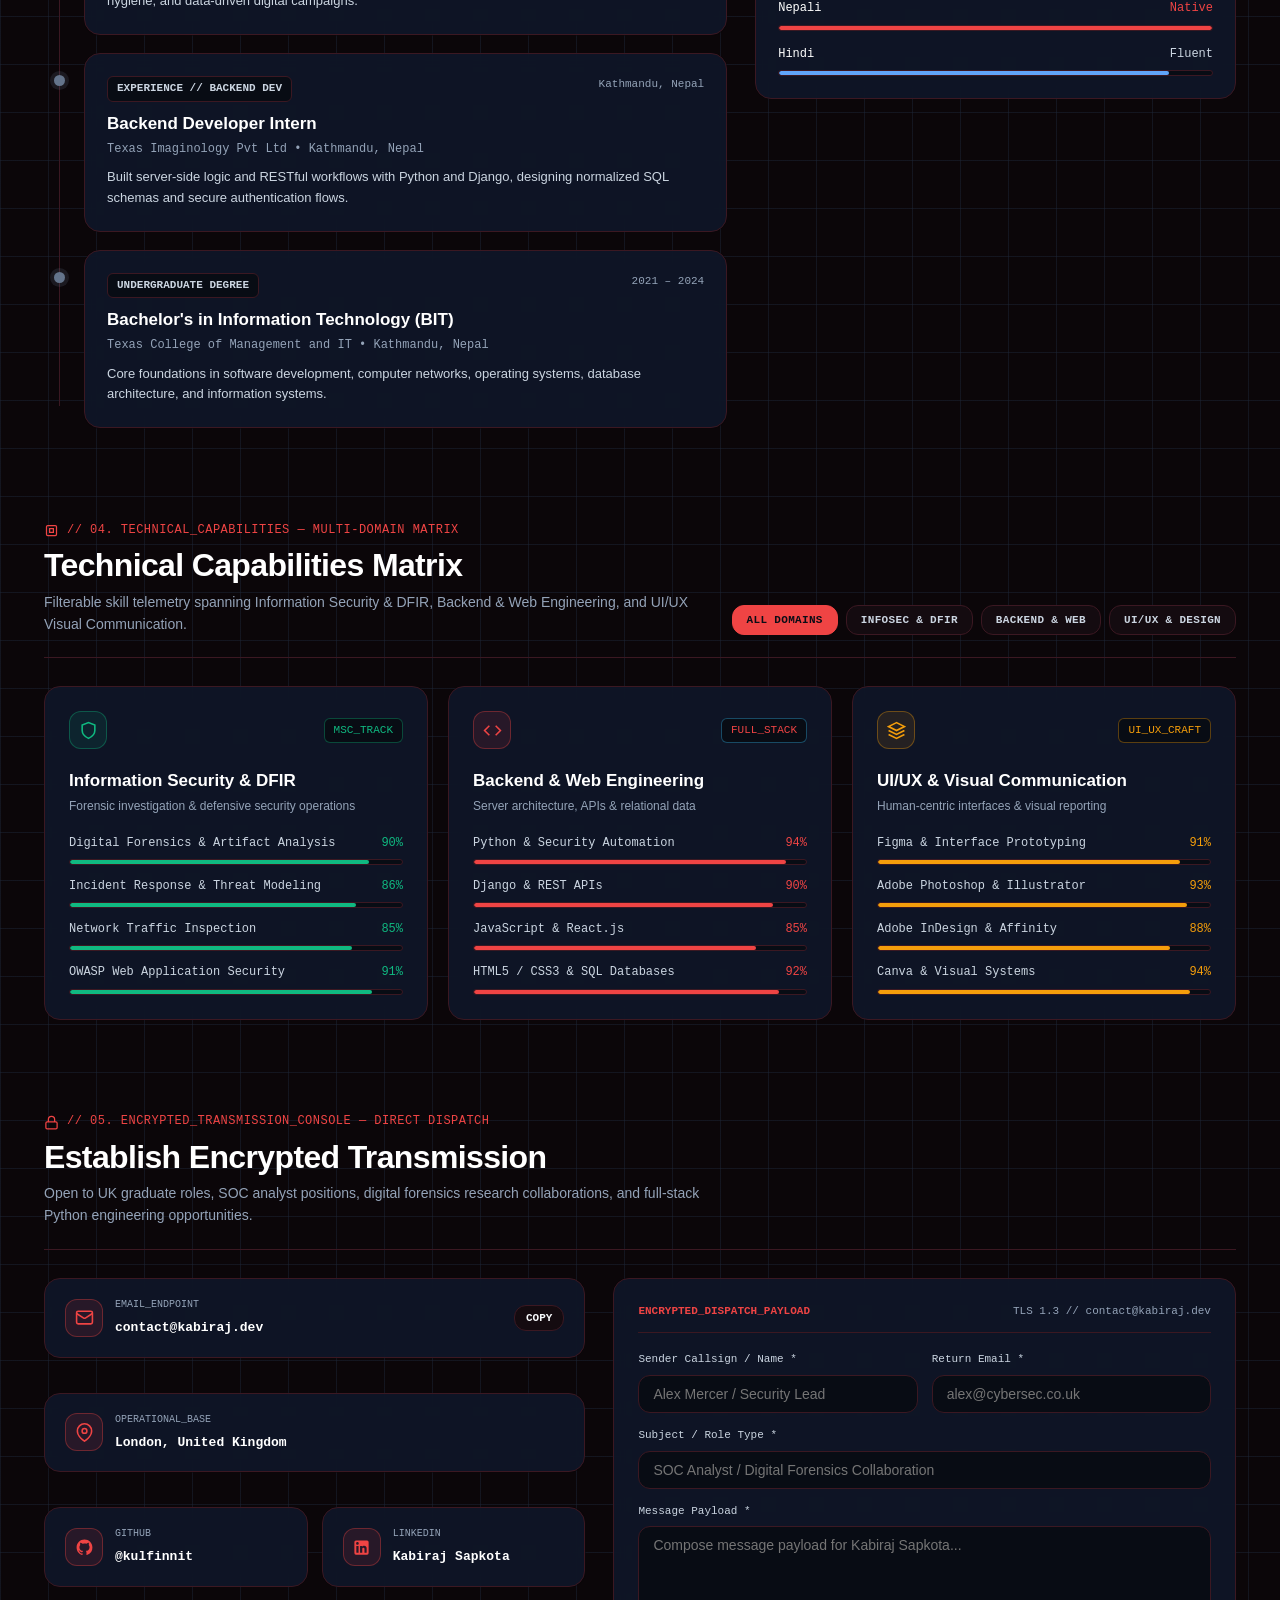
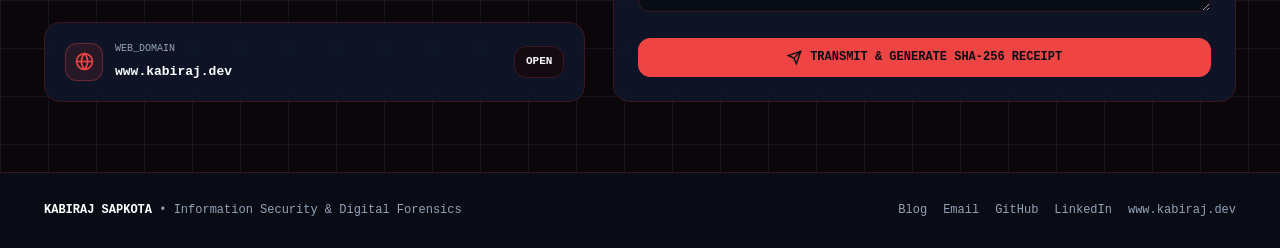
==== commit a625a65f: "email link in footer" ====
--- a/index.html
+++ b/index.html
@@ -938,7 +938,7 @@
       </div>
       <div style="display:flex;align-items:center;gap:16px;">
         <a href="blog/">Blog</a>
-        <a href="mailto:contact@kabiraj.dev">contact@kabiraj.dev</a>
+        <a href="mailto:contact@kabiraj.dev">Email</a>
         <a href="https://github.com/kulfinnit" target="_blank" rel="noopener noreferrer">GitHub</a>
         <a href="https://www.linkedin.com/in/kabiraj-sapkota-3958b1285/" target="_blank" rel="noopener noreferrer">LinkedIn</a>
         <a href="https://www.kabiraj.dev" target="_blank" rel="noopener noreferrer">www.kabiraj.dev</a>
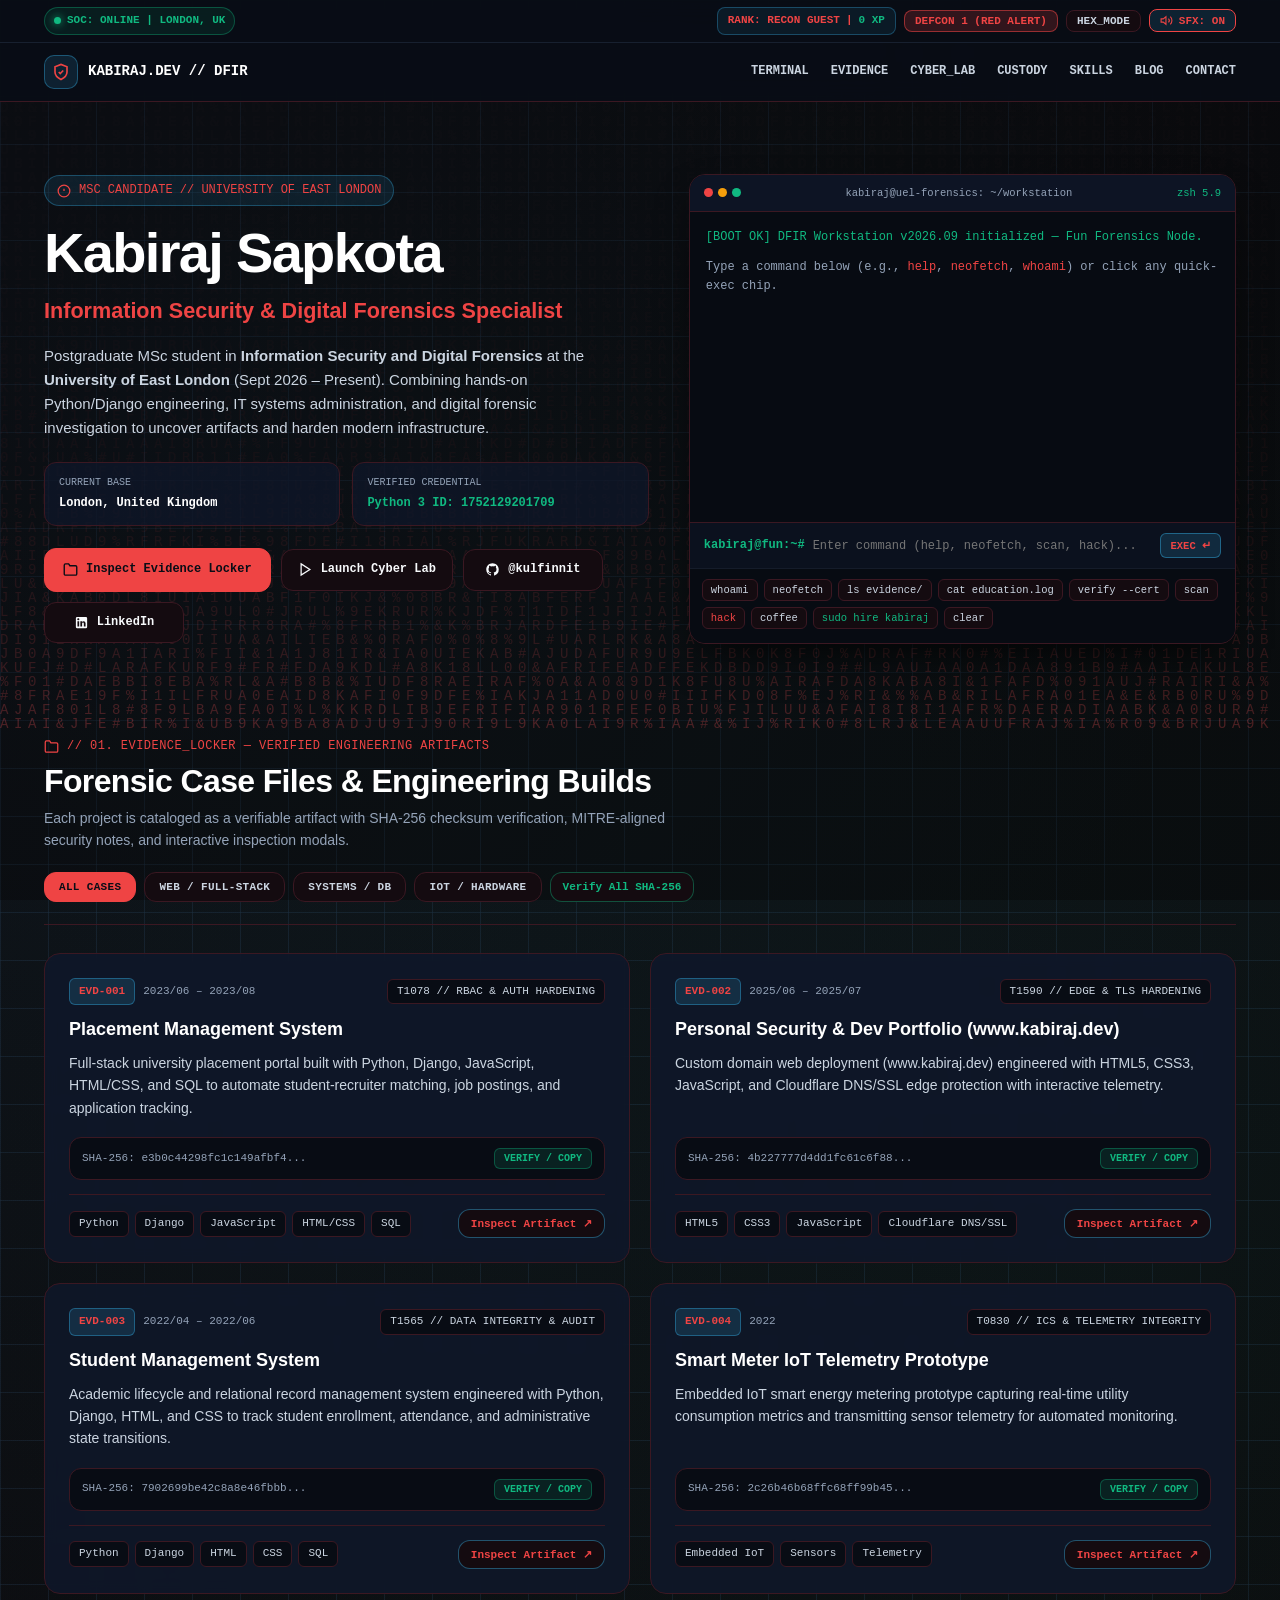
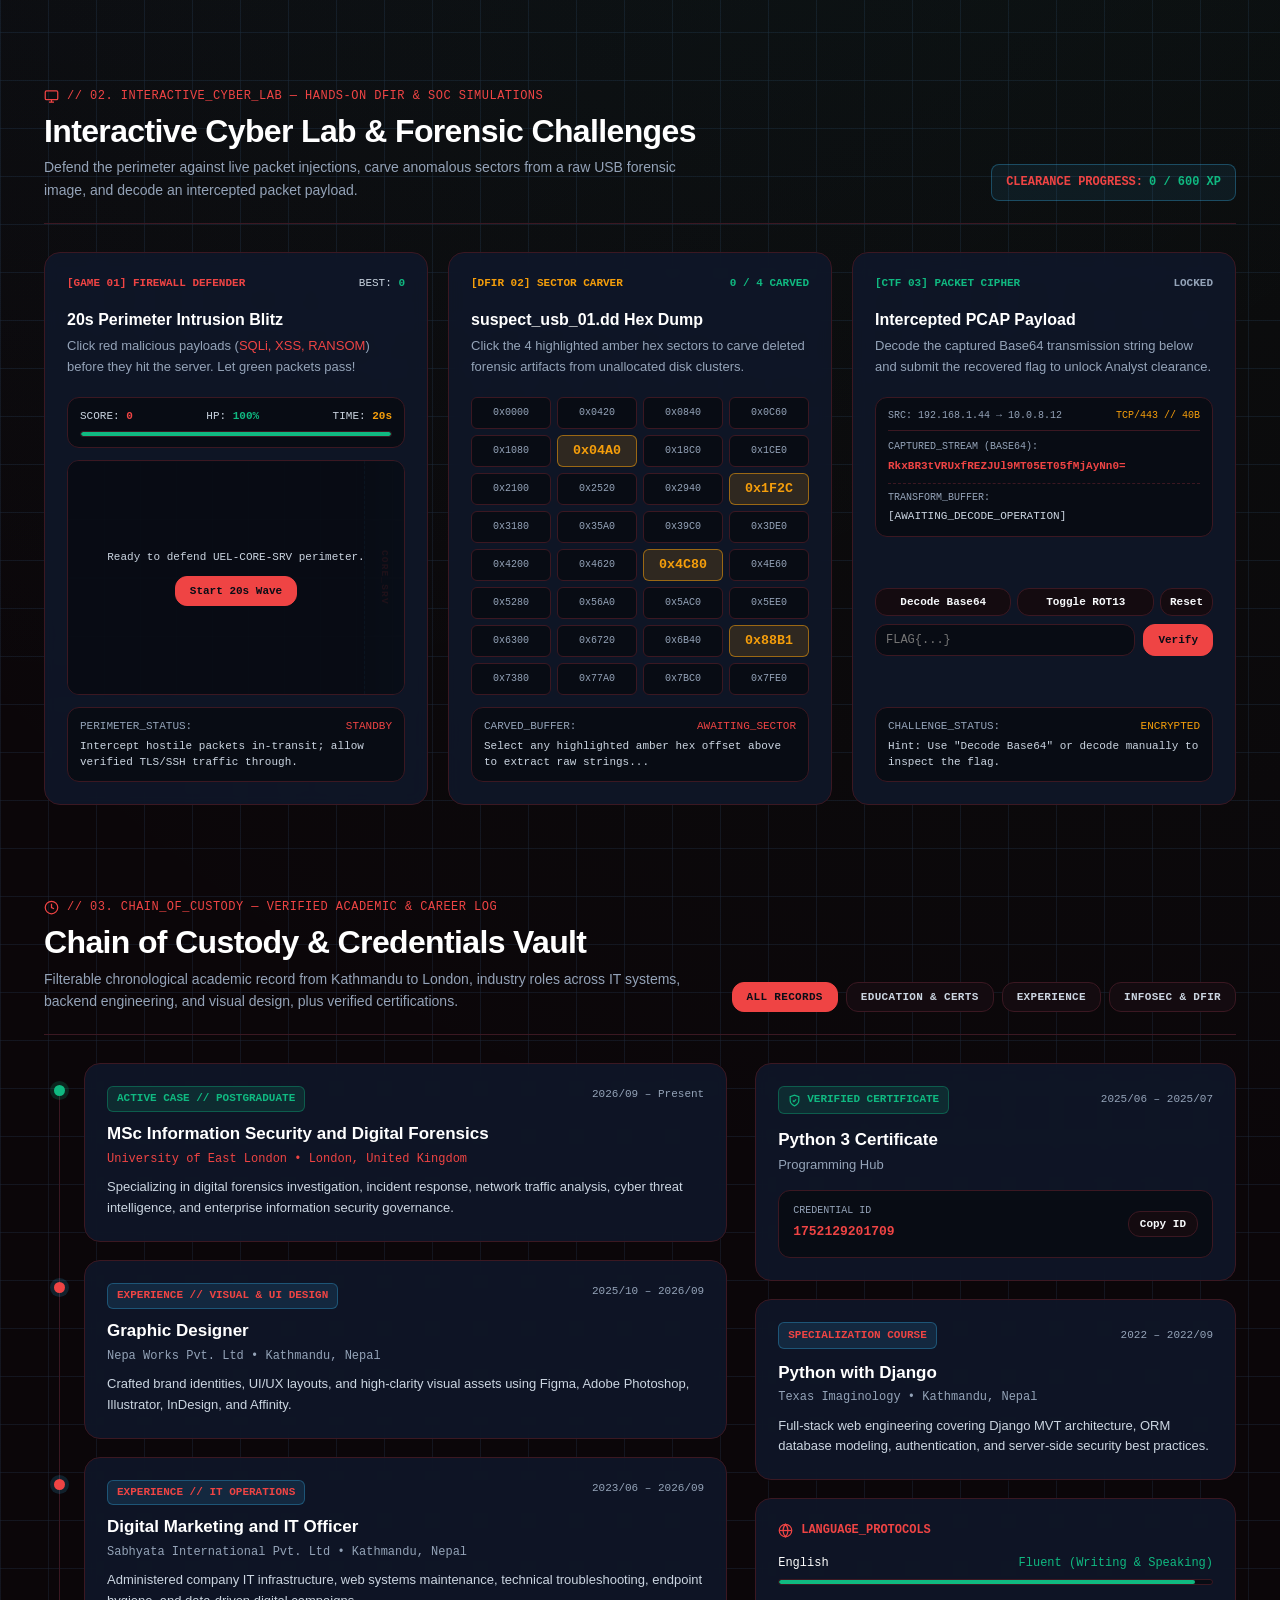
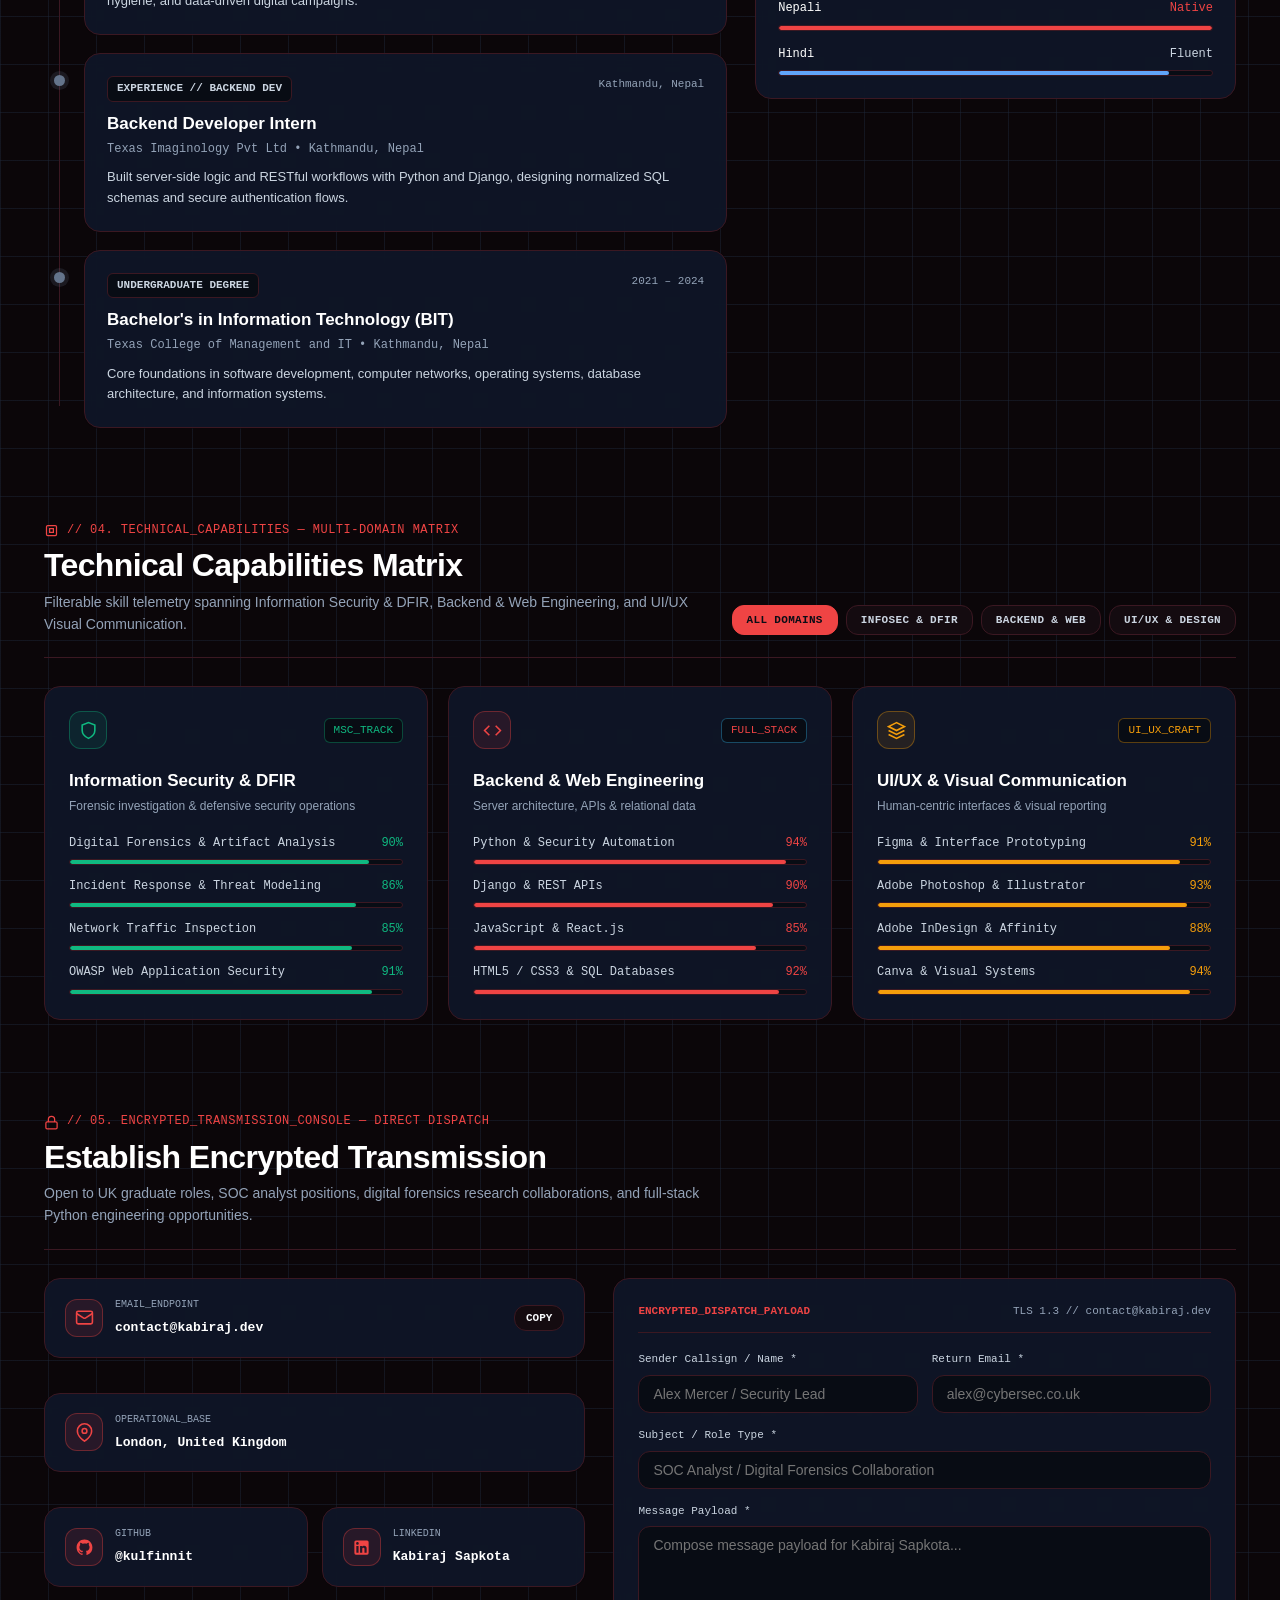
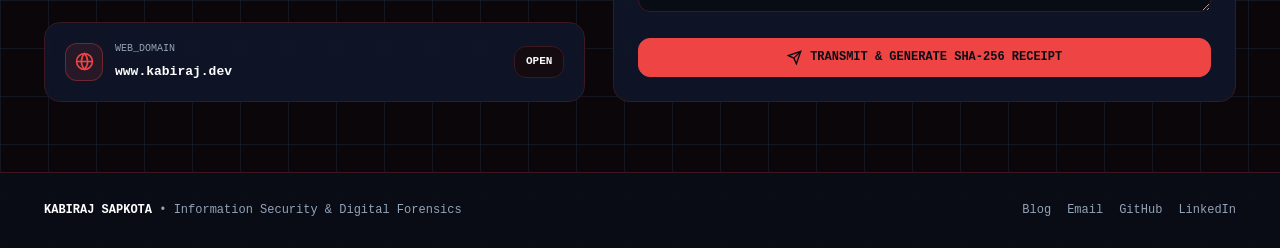
==== commit dd51ccae: "removed unnecessary footer item" ====
--- a/index.html
+++ b/index.html
@@ -941,7 +941,6 @@
         <a href="mailto:contact@kabiraj.dev">Email</a>
         <a href="https://github.com/kulfinnit" target="_blank" rel="noopener noreferrer">GitHub</a>
         <a href="https://www.linkedin.com/in/kabiraj-sapkota-3958b1285/" target="_blank" rel="noopener noreferrer">LinkedIn</a>
-        <a href="https://www.kabiraj.dev" target="_blank" rel="noopener noreferrer">www.kabiraj.dev</a>
       </div>
     </div>
   </footer>
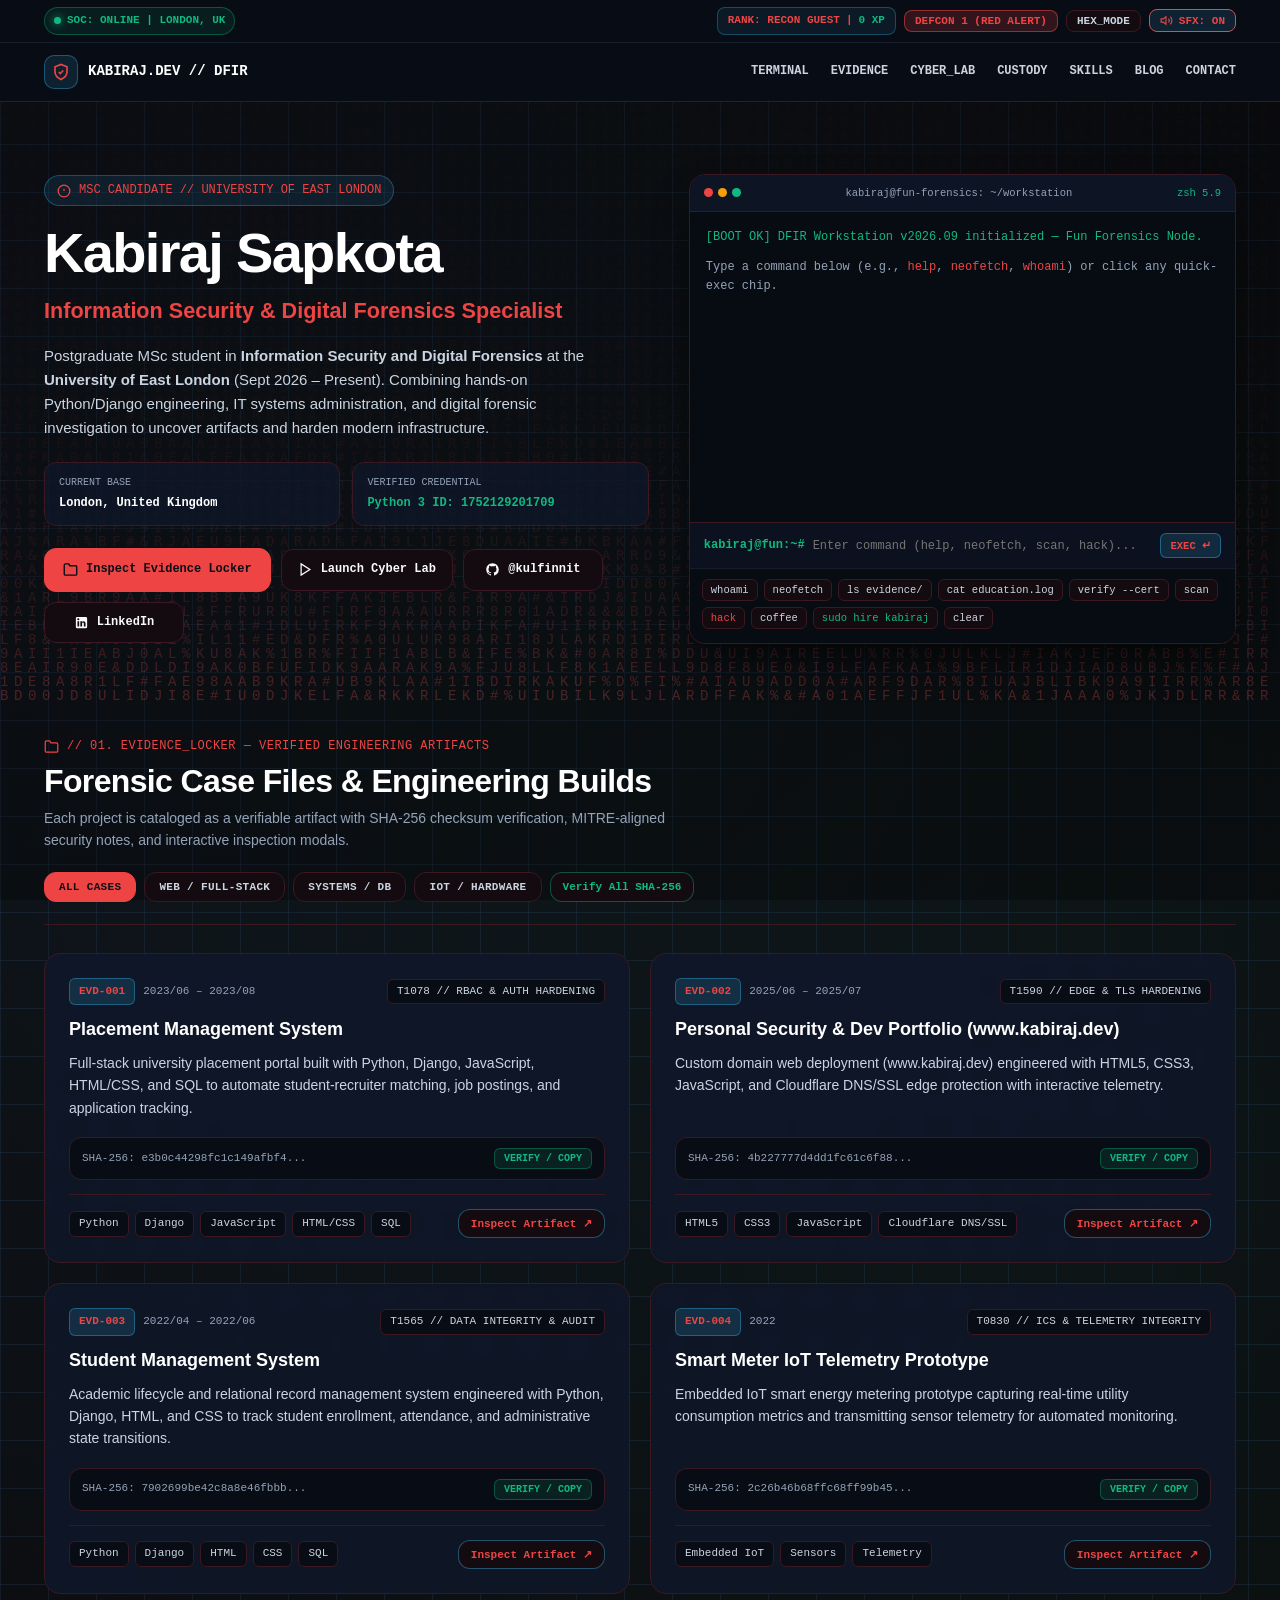
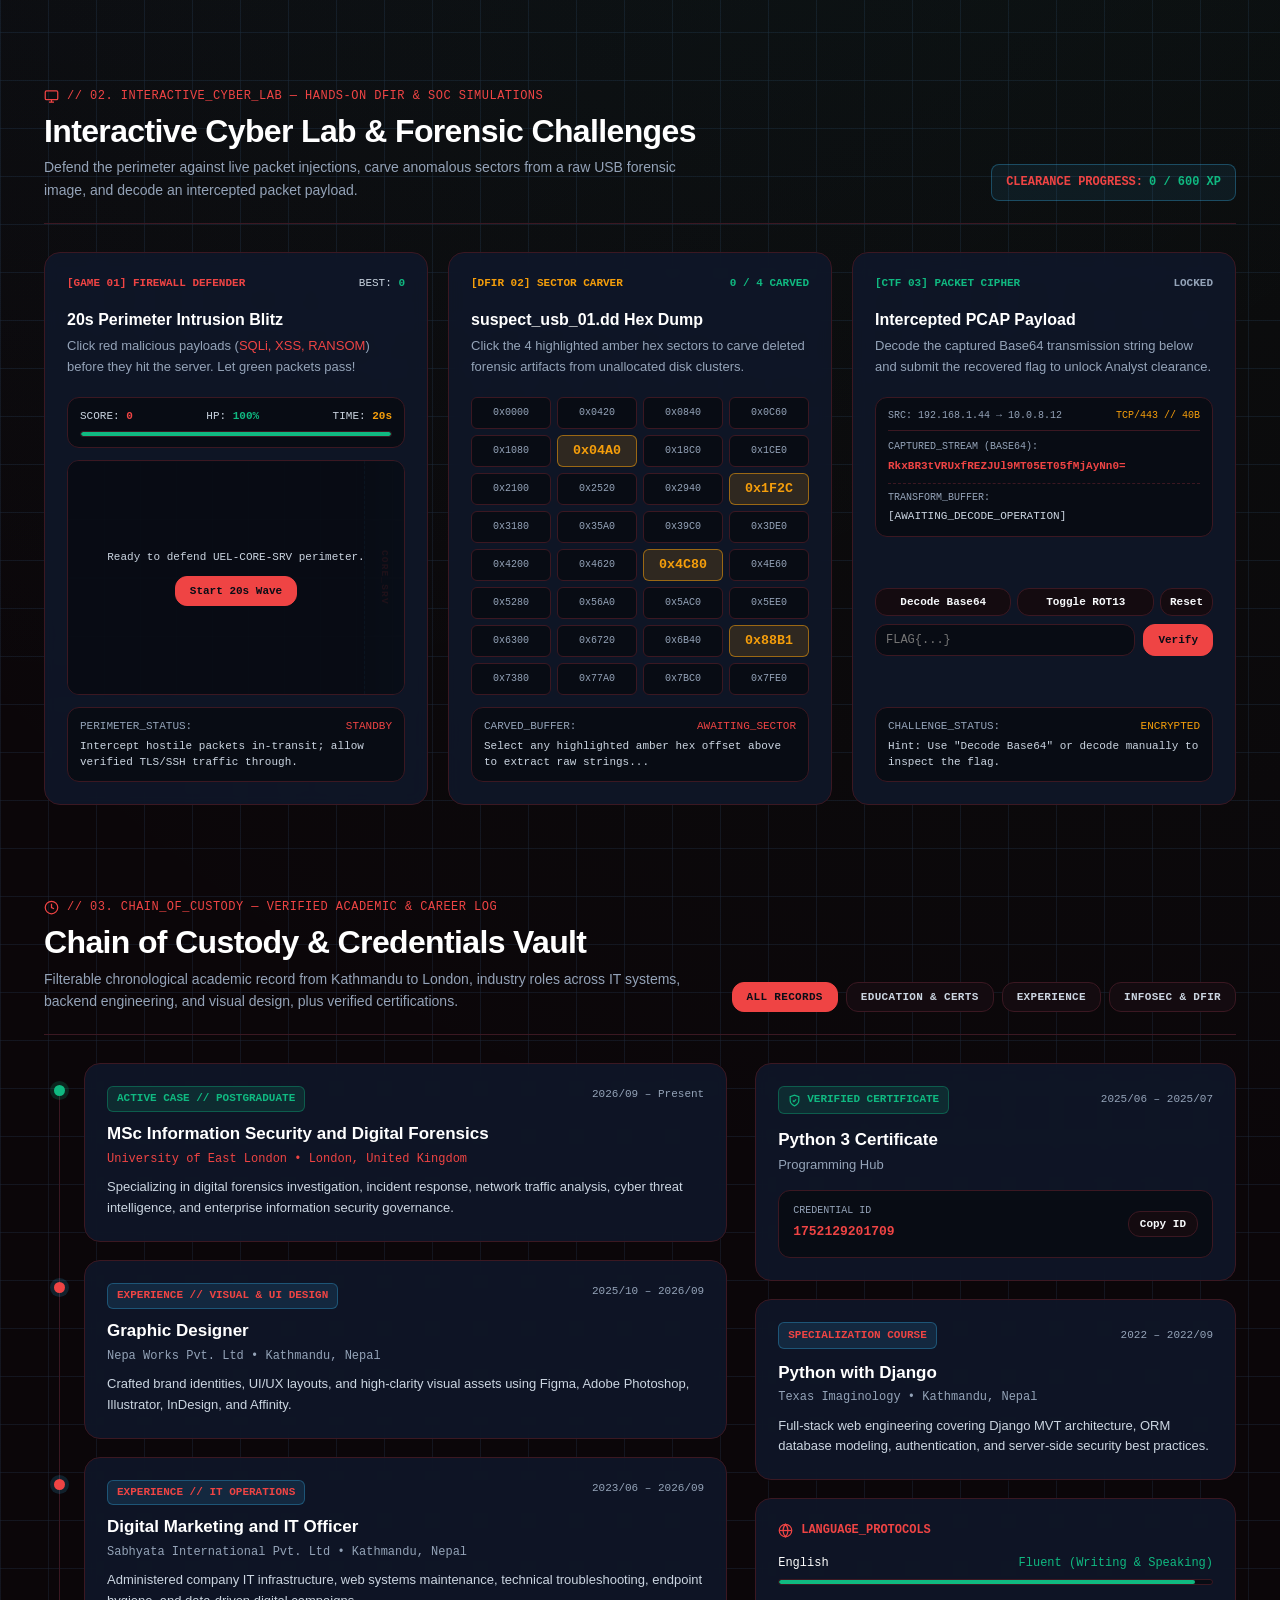
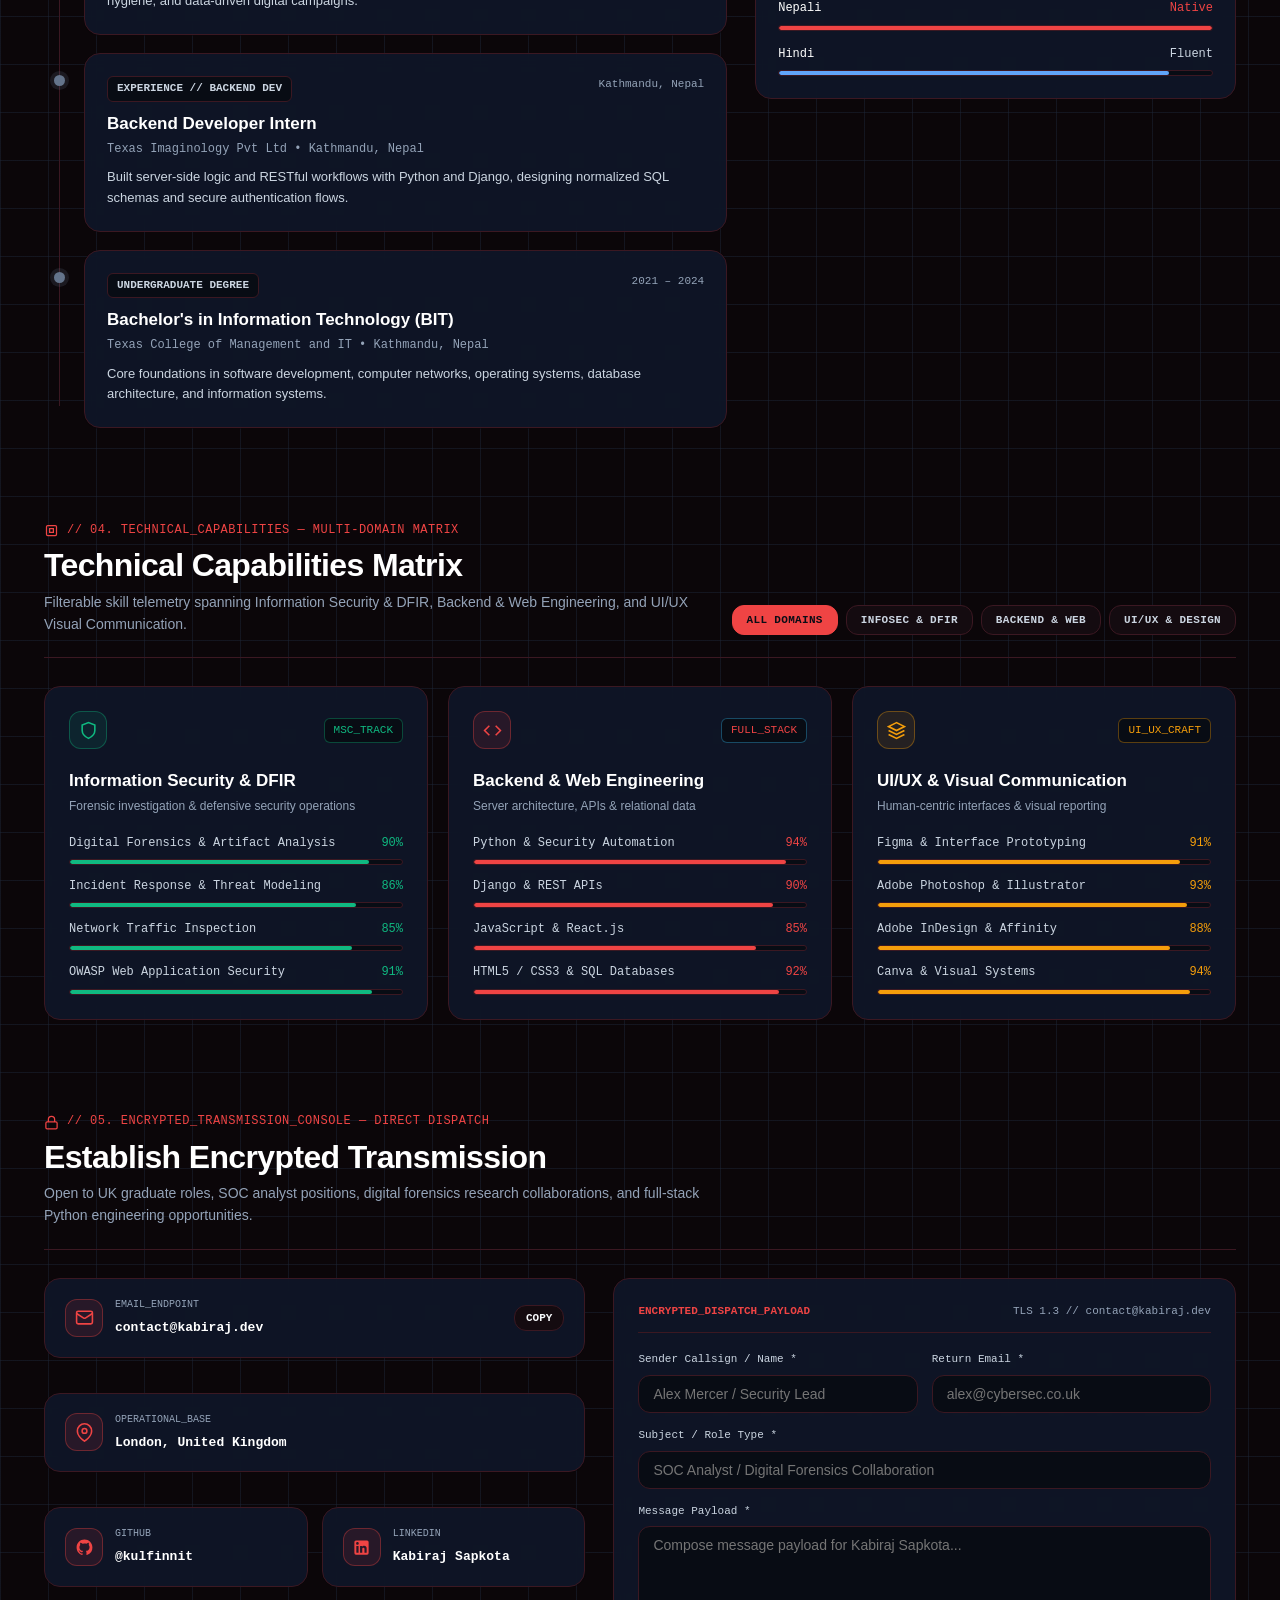
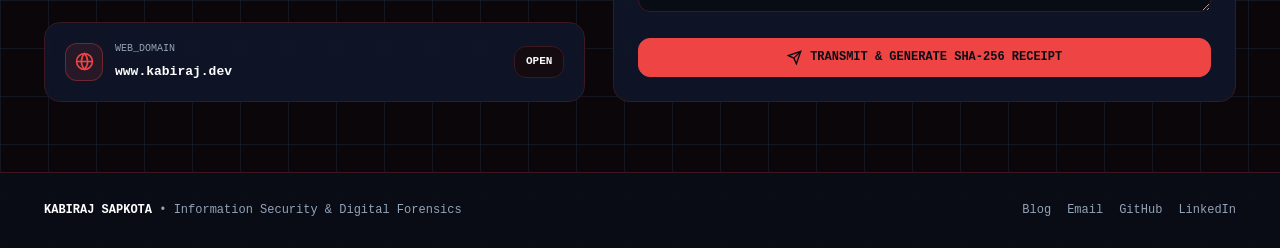
==== commit 1fcce651: "fun" ====
--- a/index.html
+++ b/index.html
@@ -184,7 +184,7 @@
             <span class="win-dot" style="background:#F59E0B;"></span>
             <span class="win-dot" style="background:#10B981;"></span>
           </div>
-          <span>kabiraj@uel-forensics: ~/workstation</span>
+          <span>kabiraj@fun-forensics: ~/workstation</span>
           <span style="color:var(--accent-emerald);">zsh 5.9</span>
         </div>
 
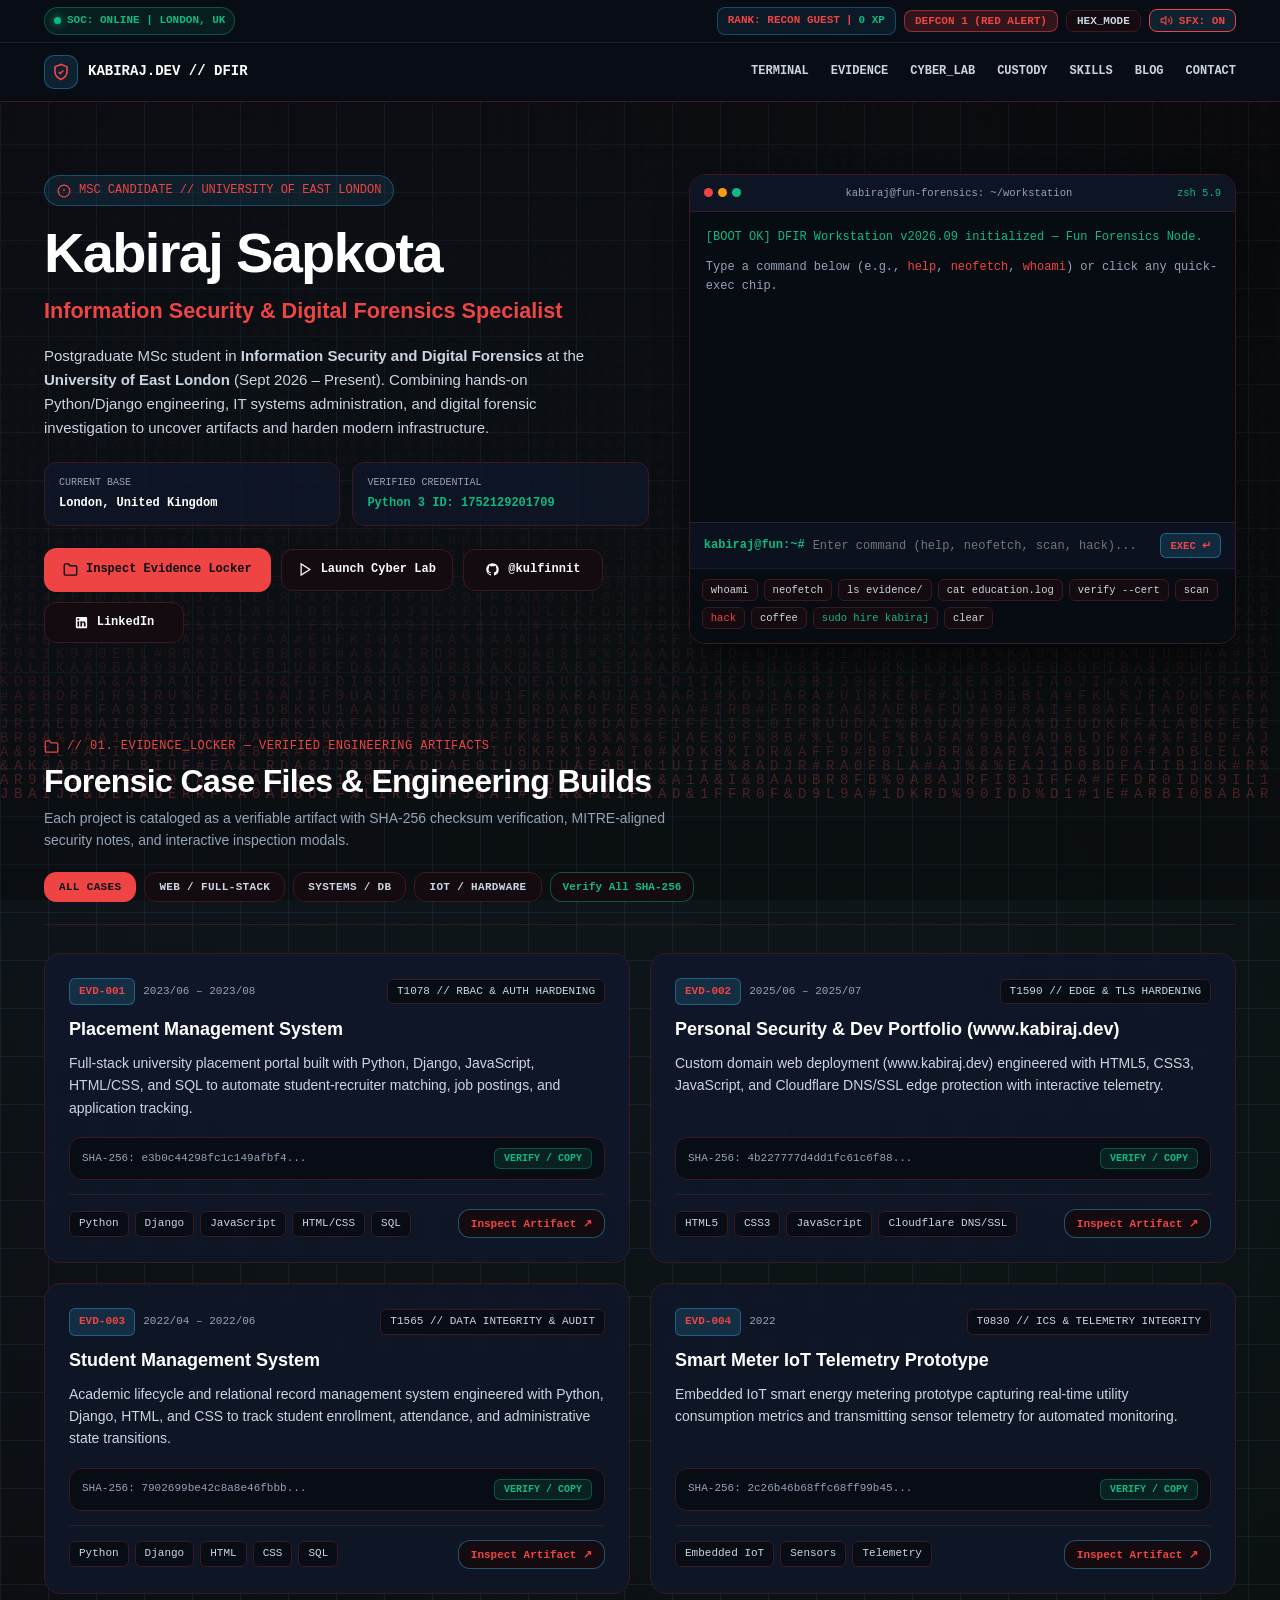
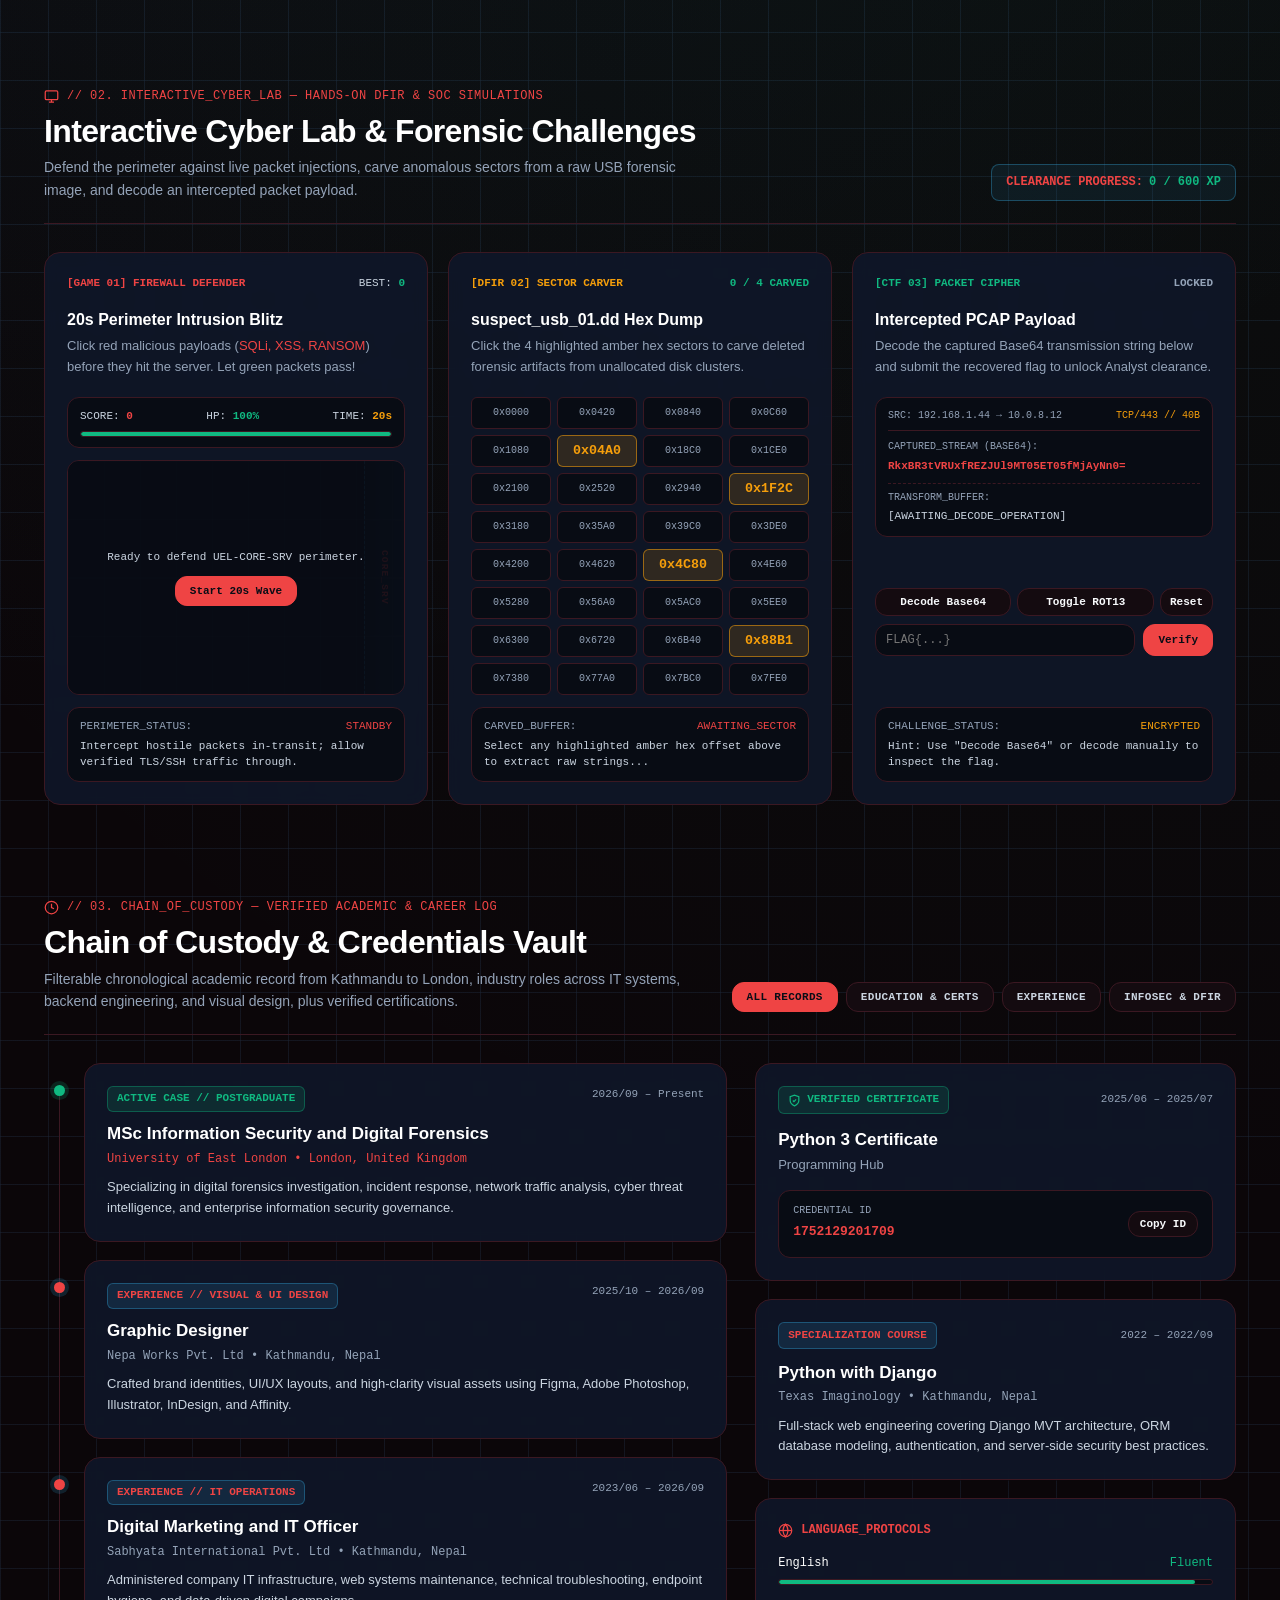
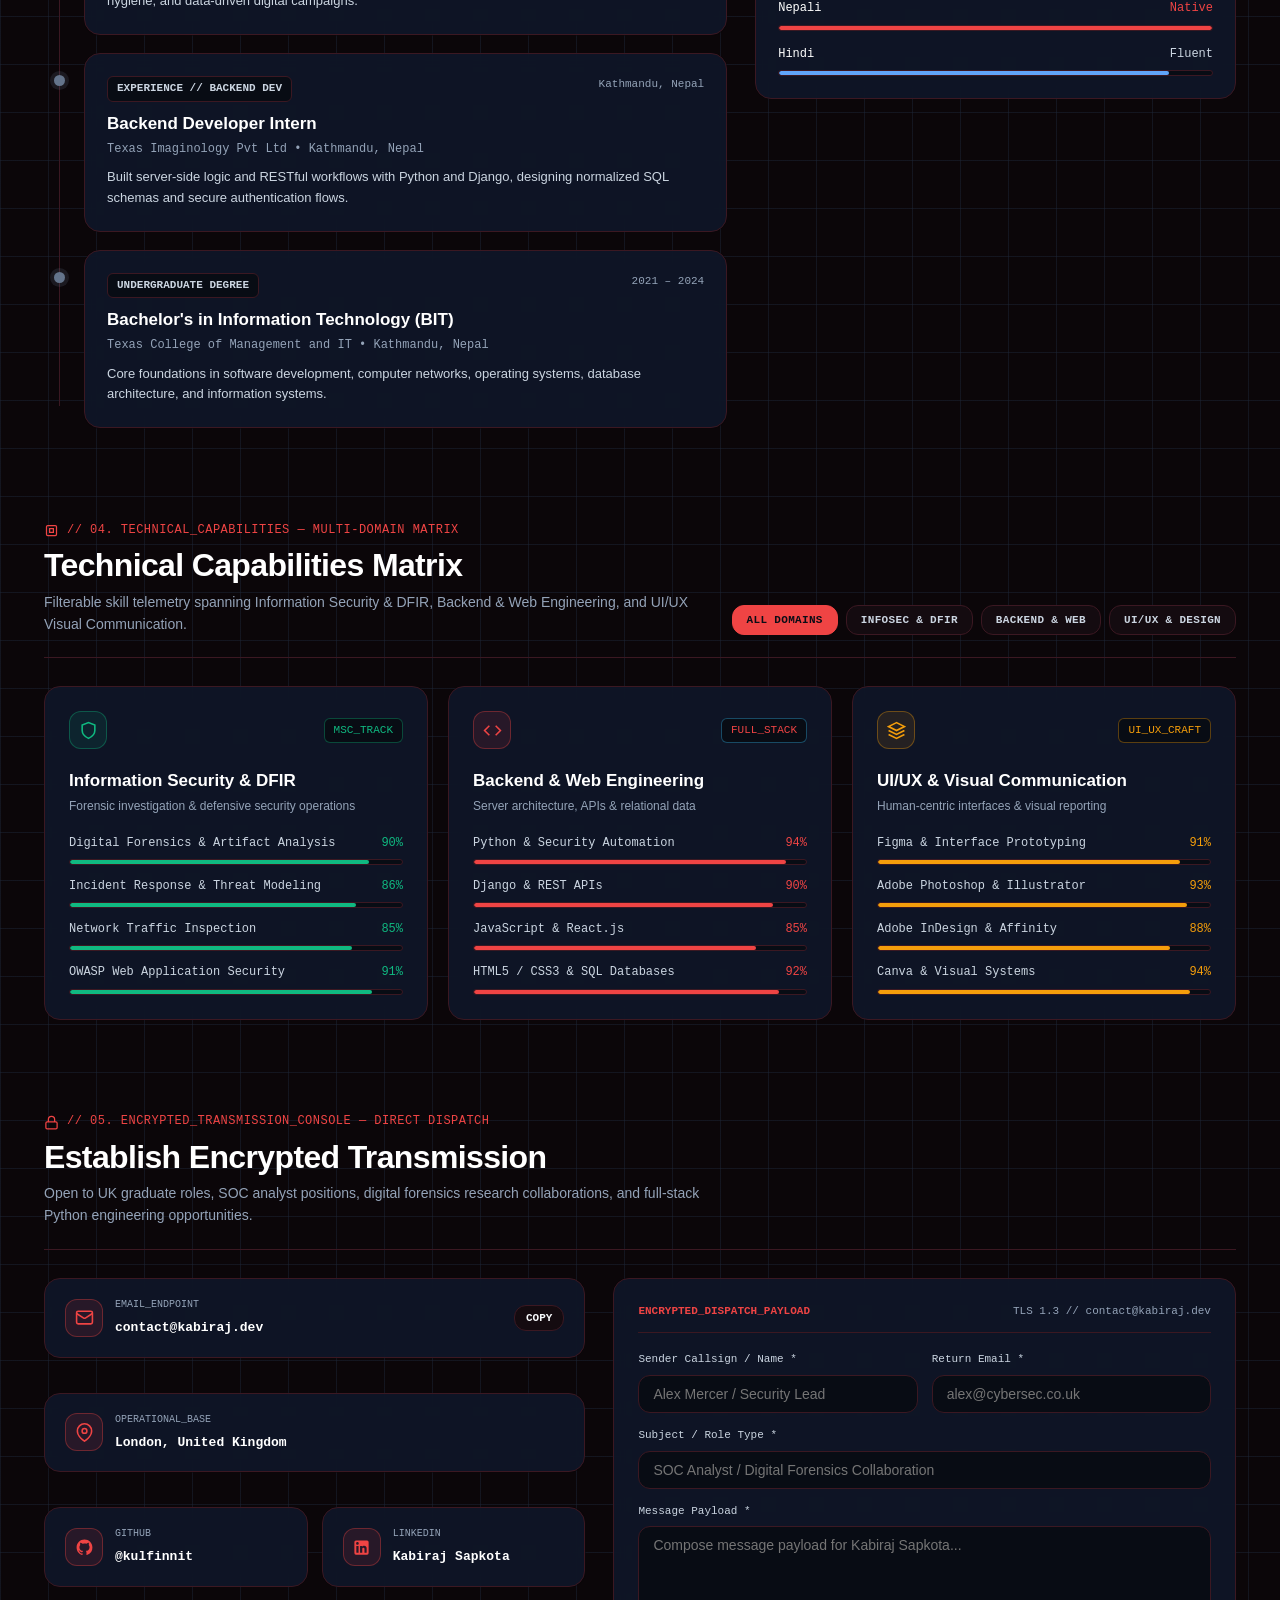
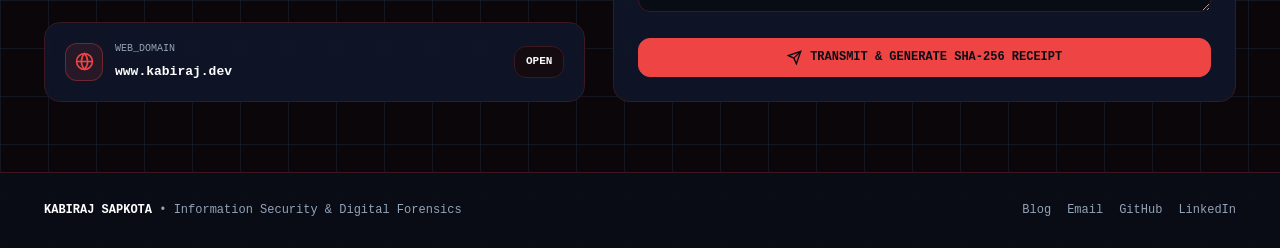
==== commit 9b15bb1f: "tired atp its 3 am" ====
--- a/index.html
+++ b/index.html
@@ -606,7 +606,7 @@
               <div>
                 <div style="display:flex;justify-content:space-between;">
                   <span style="color:#FFF;">English</span>
-                  <span style="color:var(--accent-emerald);">Fluent (Writing &amp; Speaking)</span>
+                  <span style="color:var(--accent-emerald);">Fluent</span>
                 </div>
                 <div class="progress-track"><div class="progress-fill" style="width:96%;background:var(--accent-emerald);"></div></div>
               </div>
